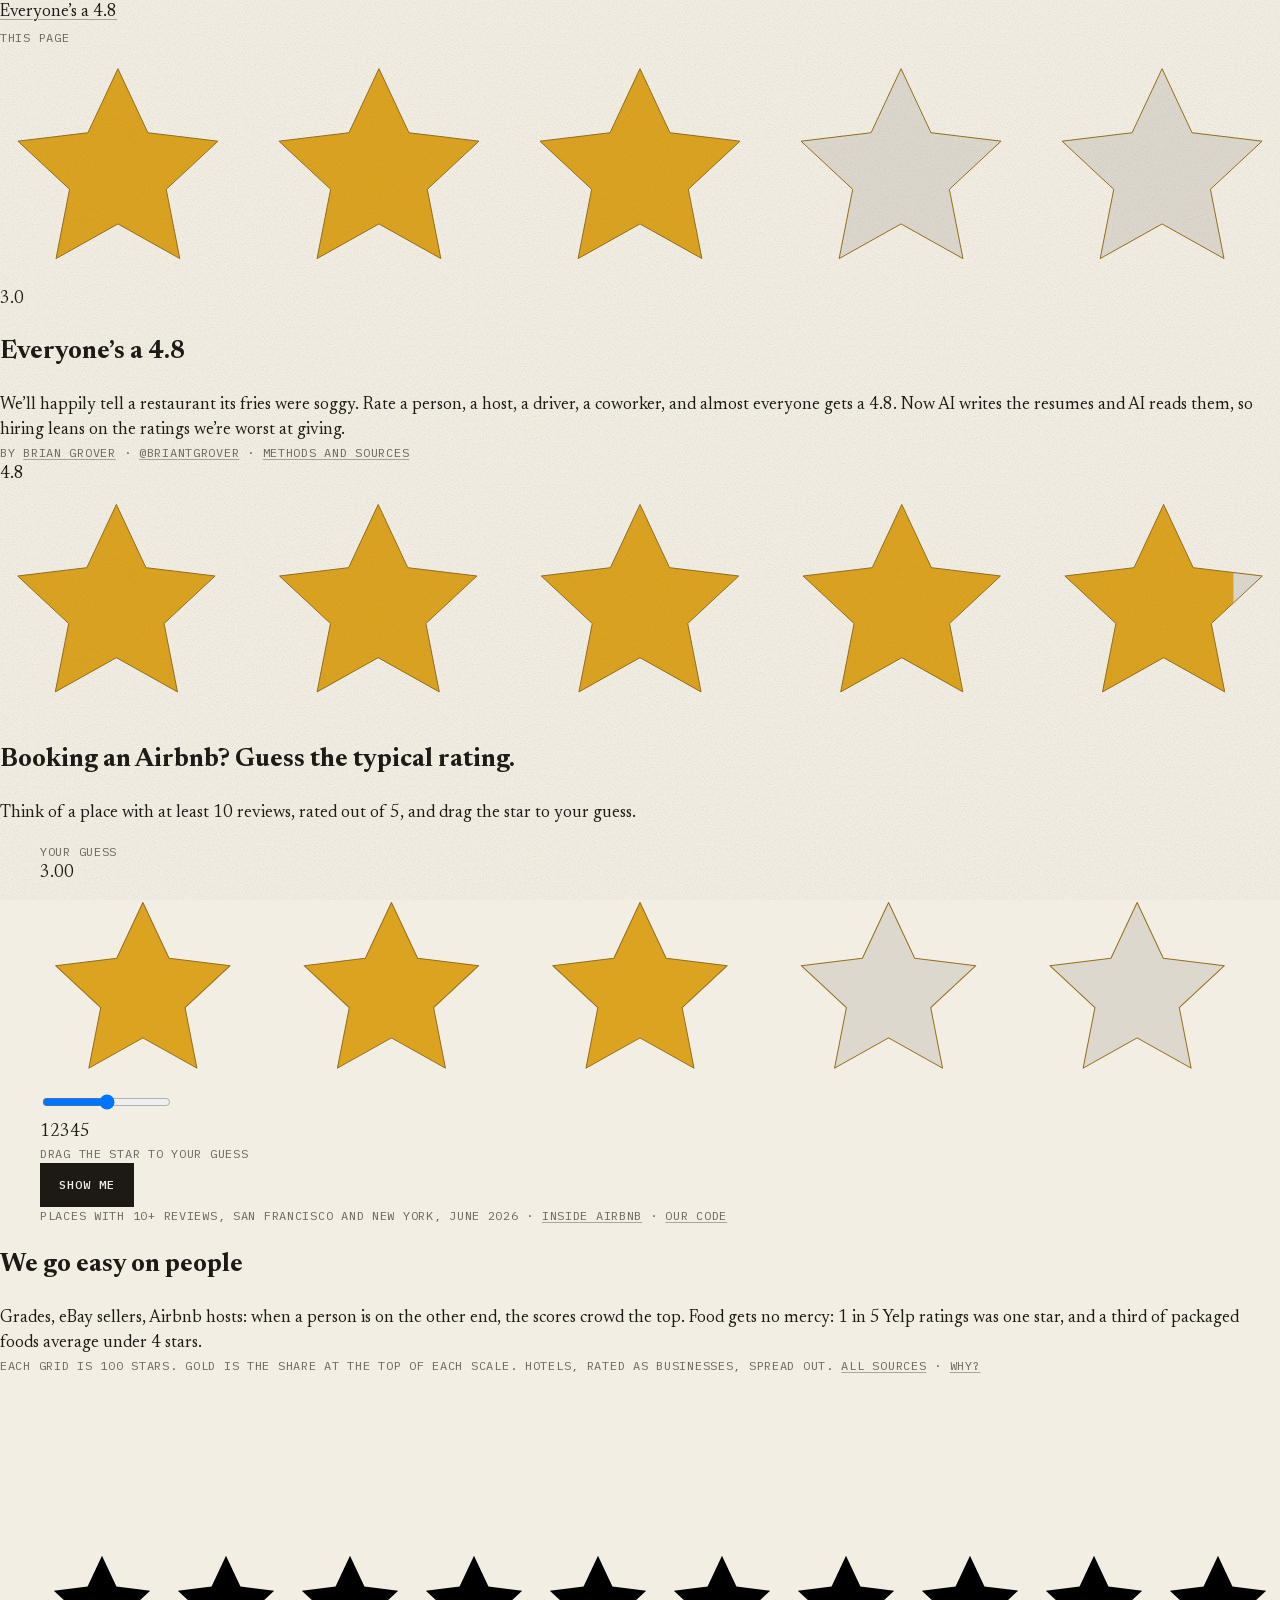
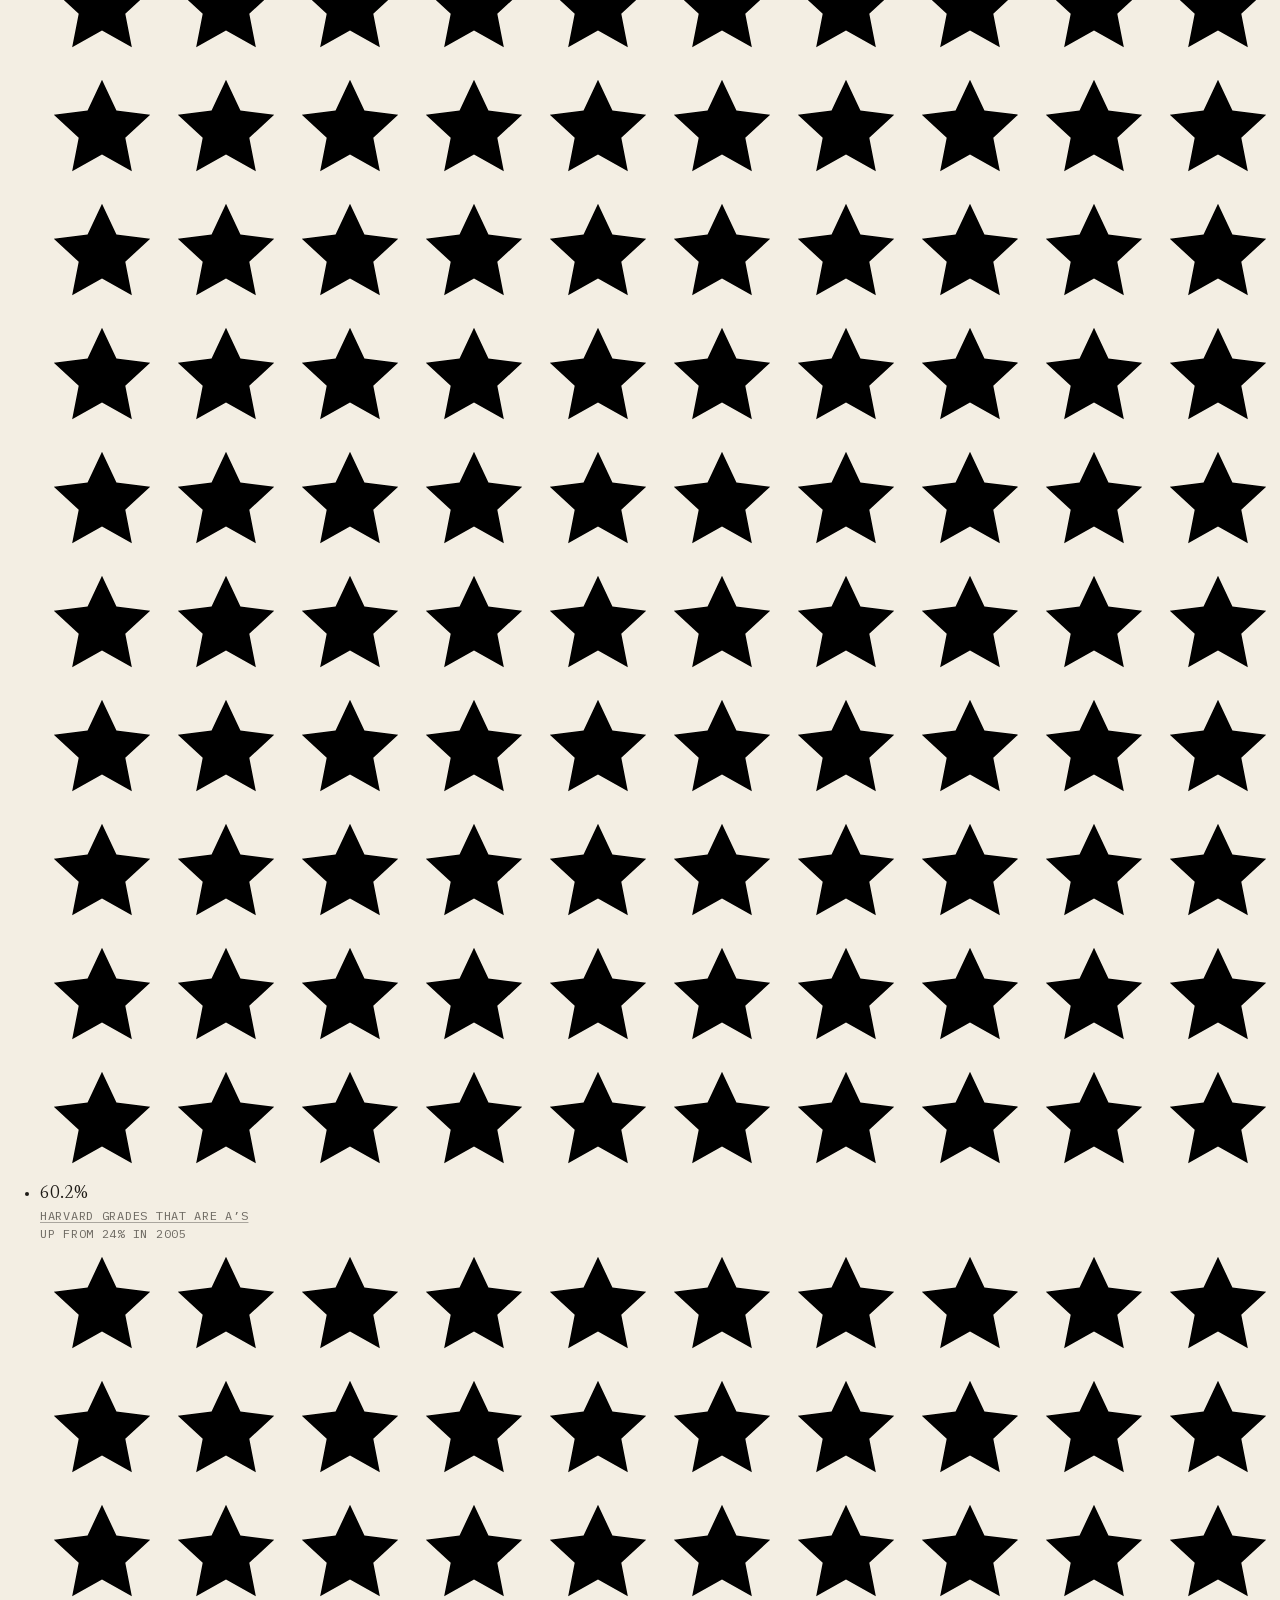
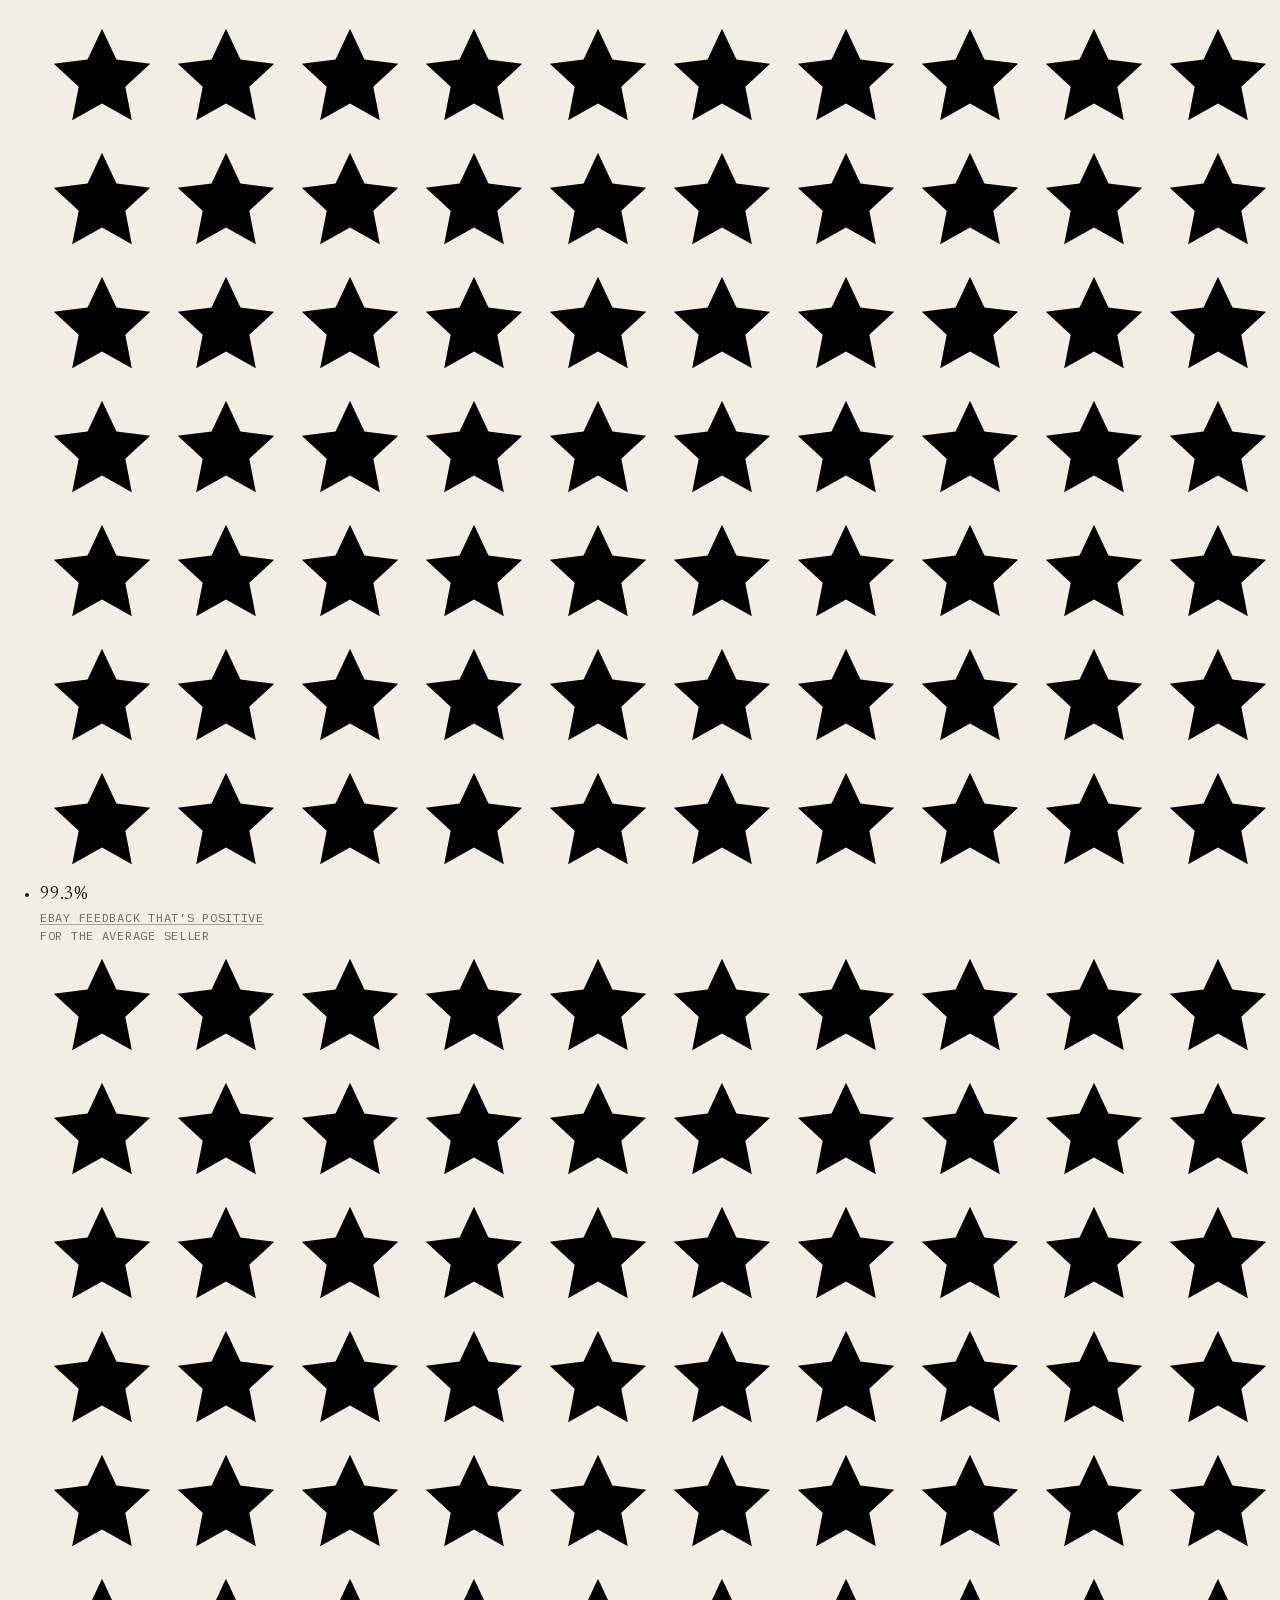
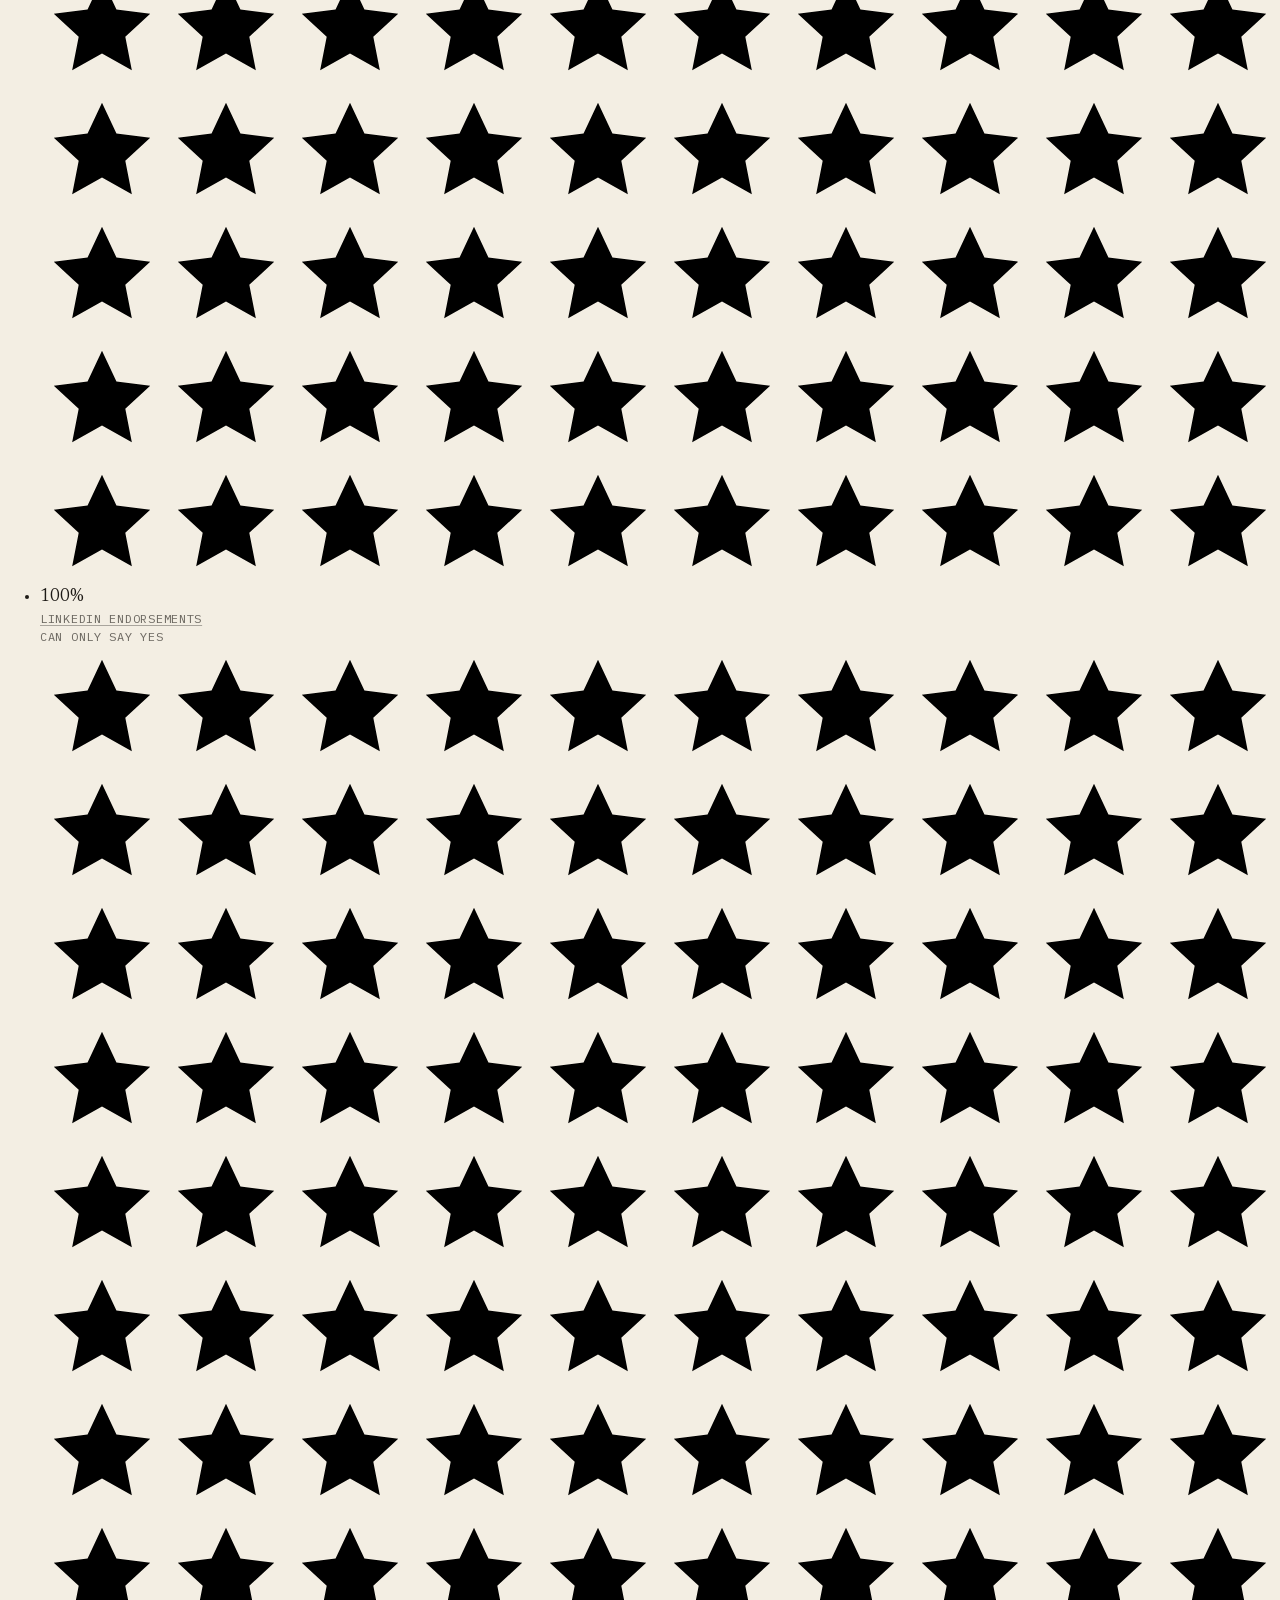
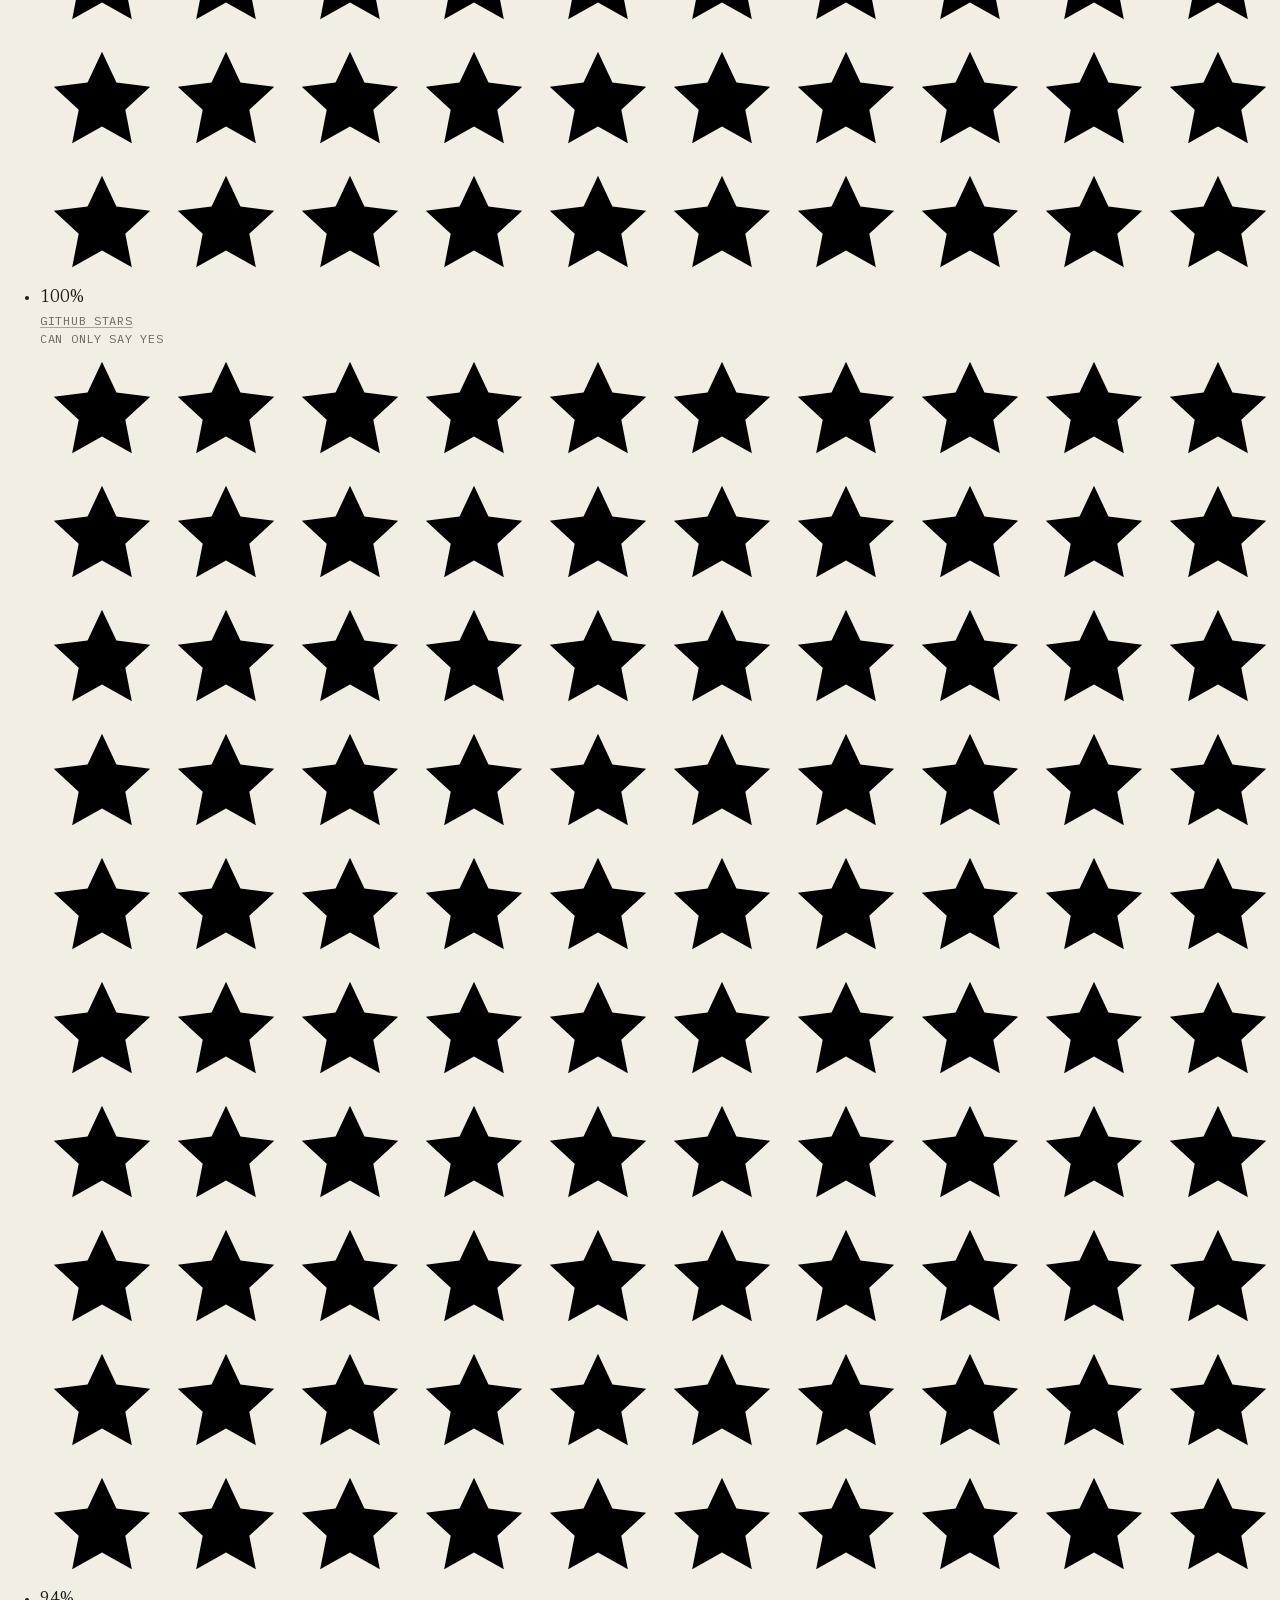
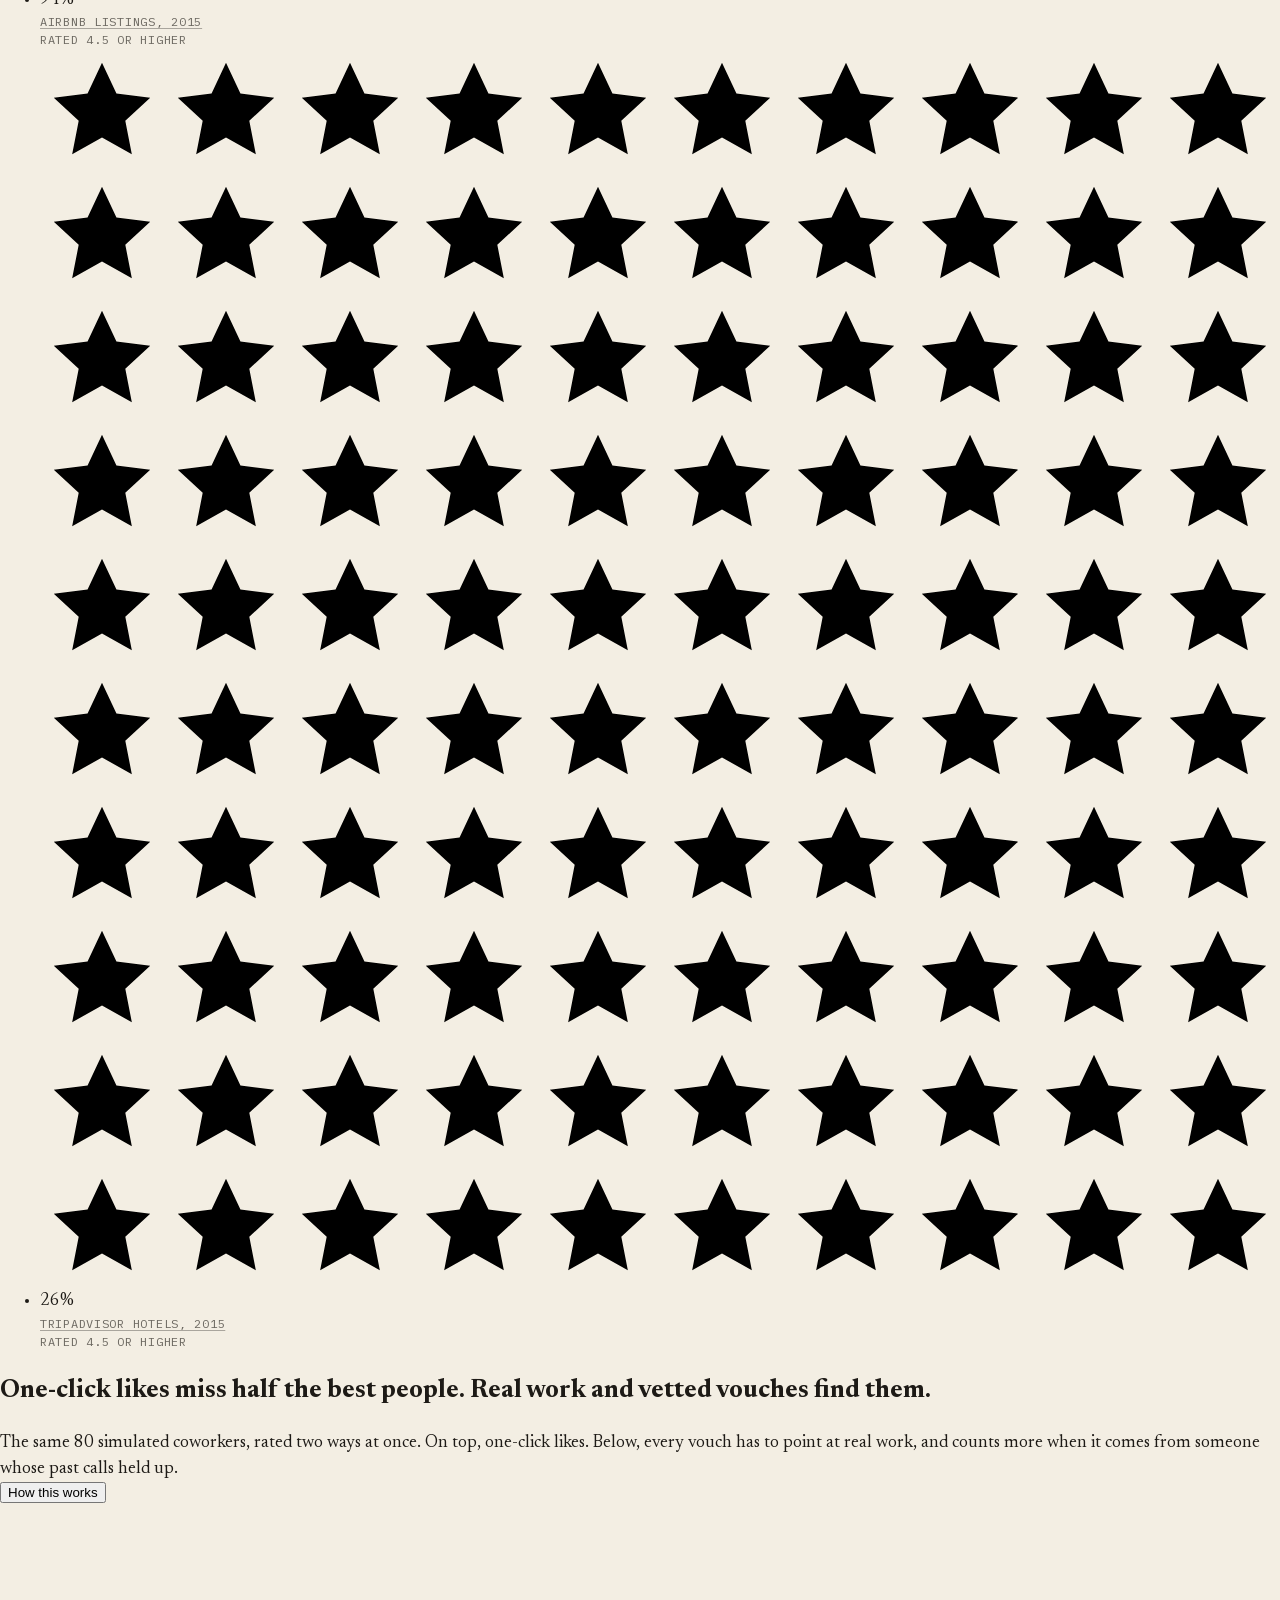
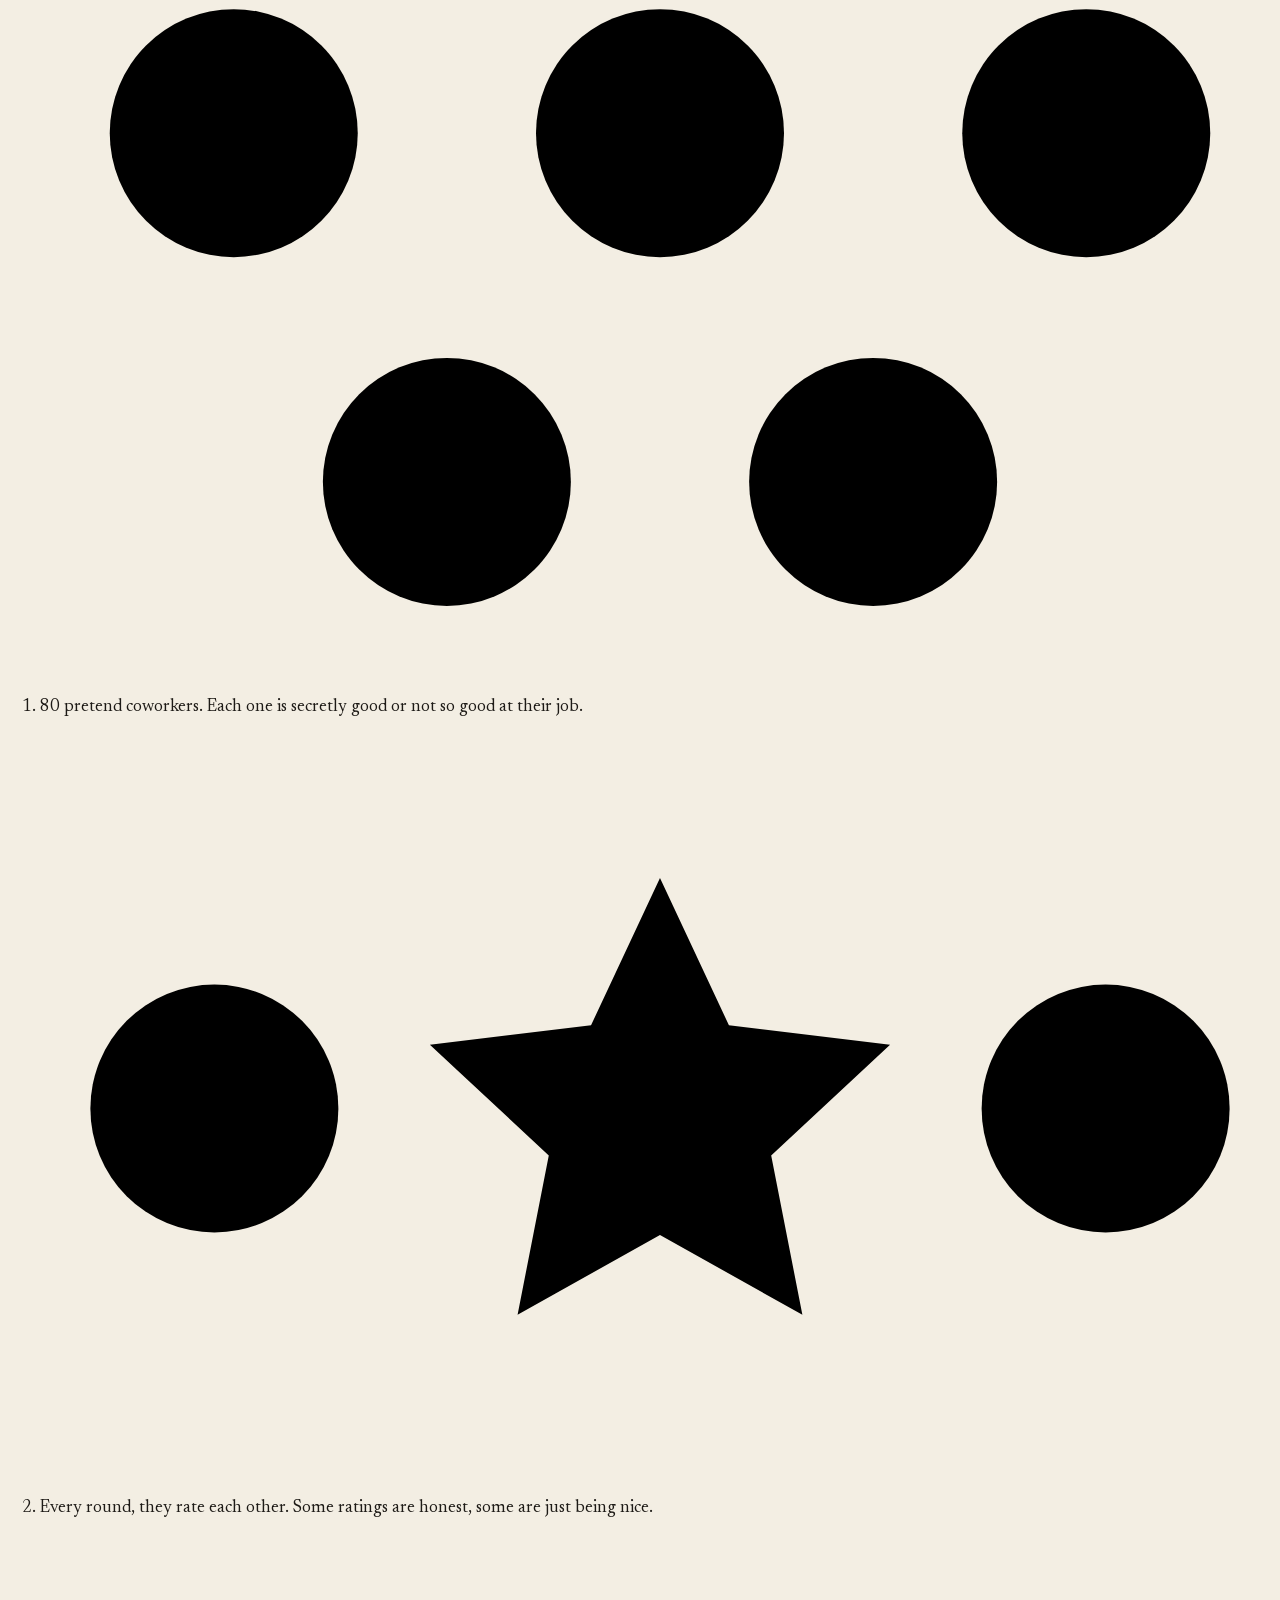
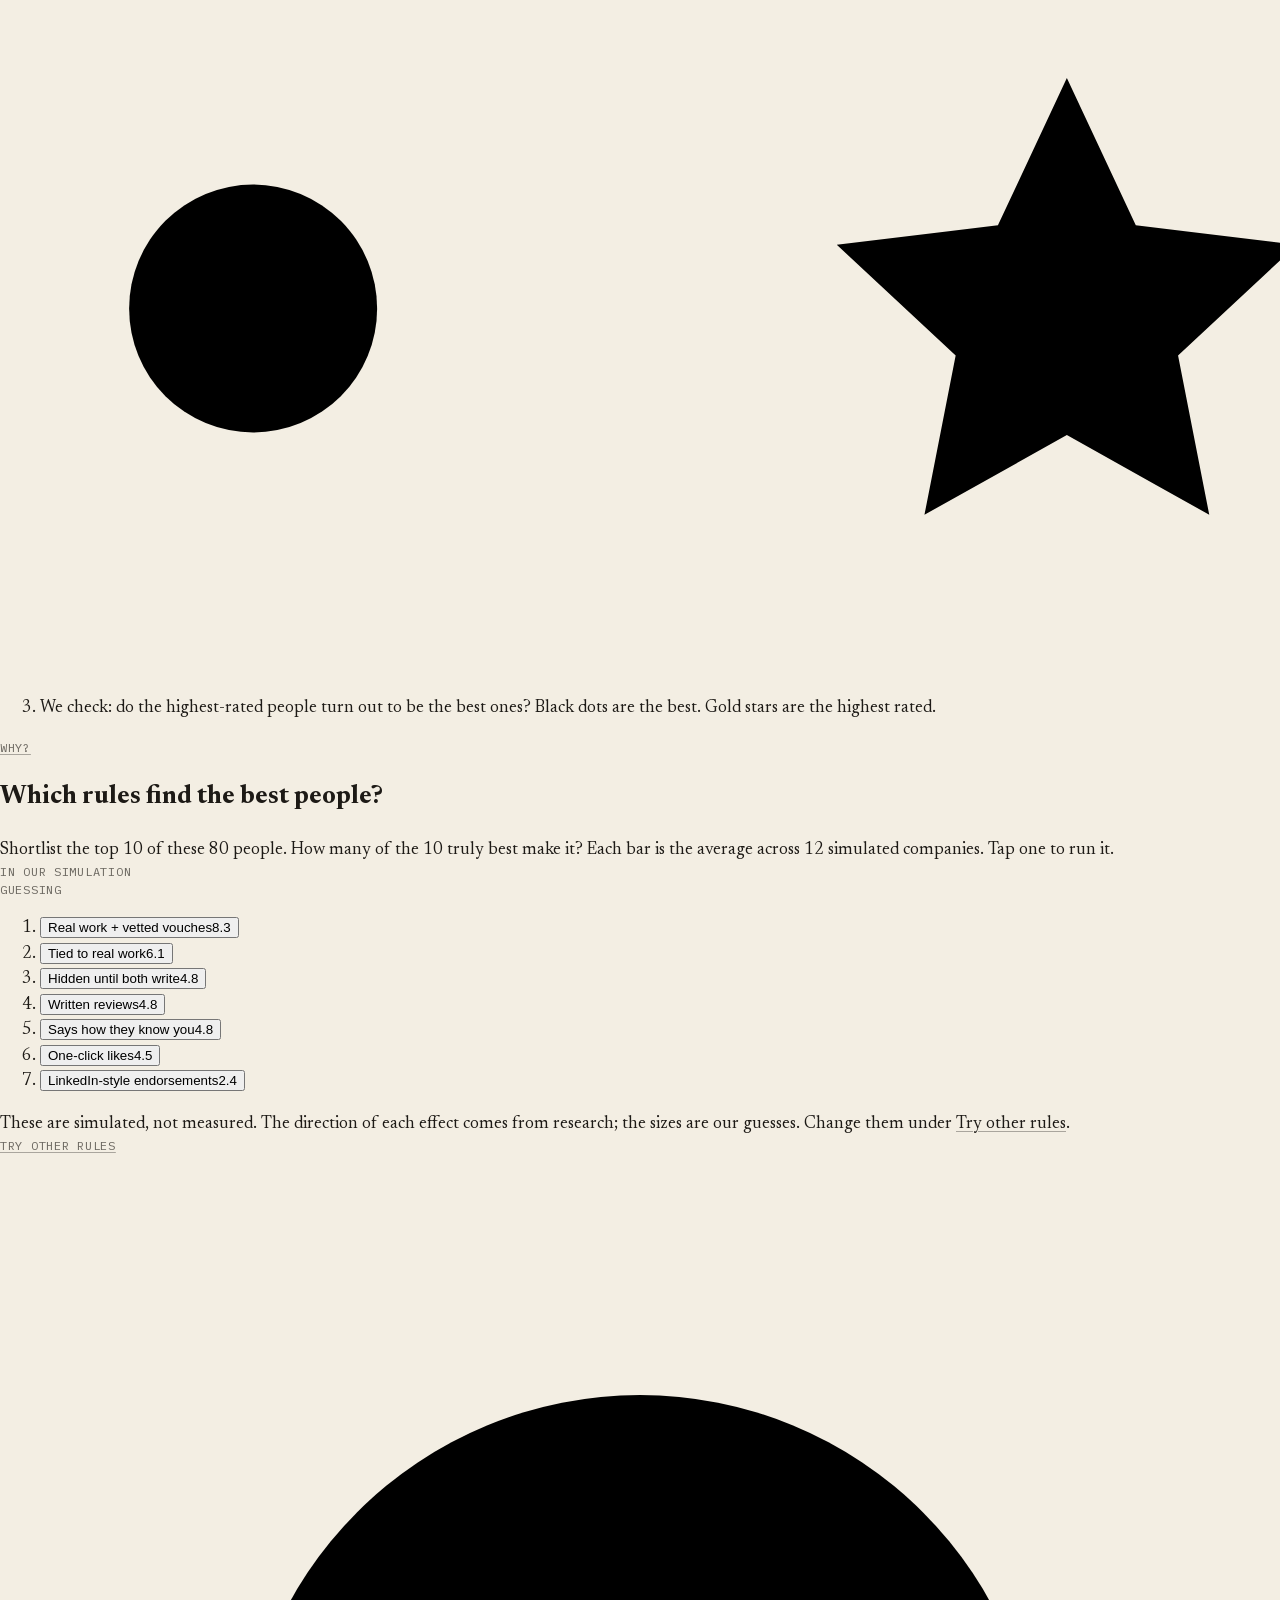
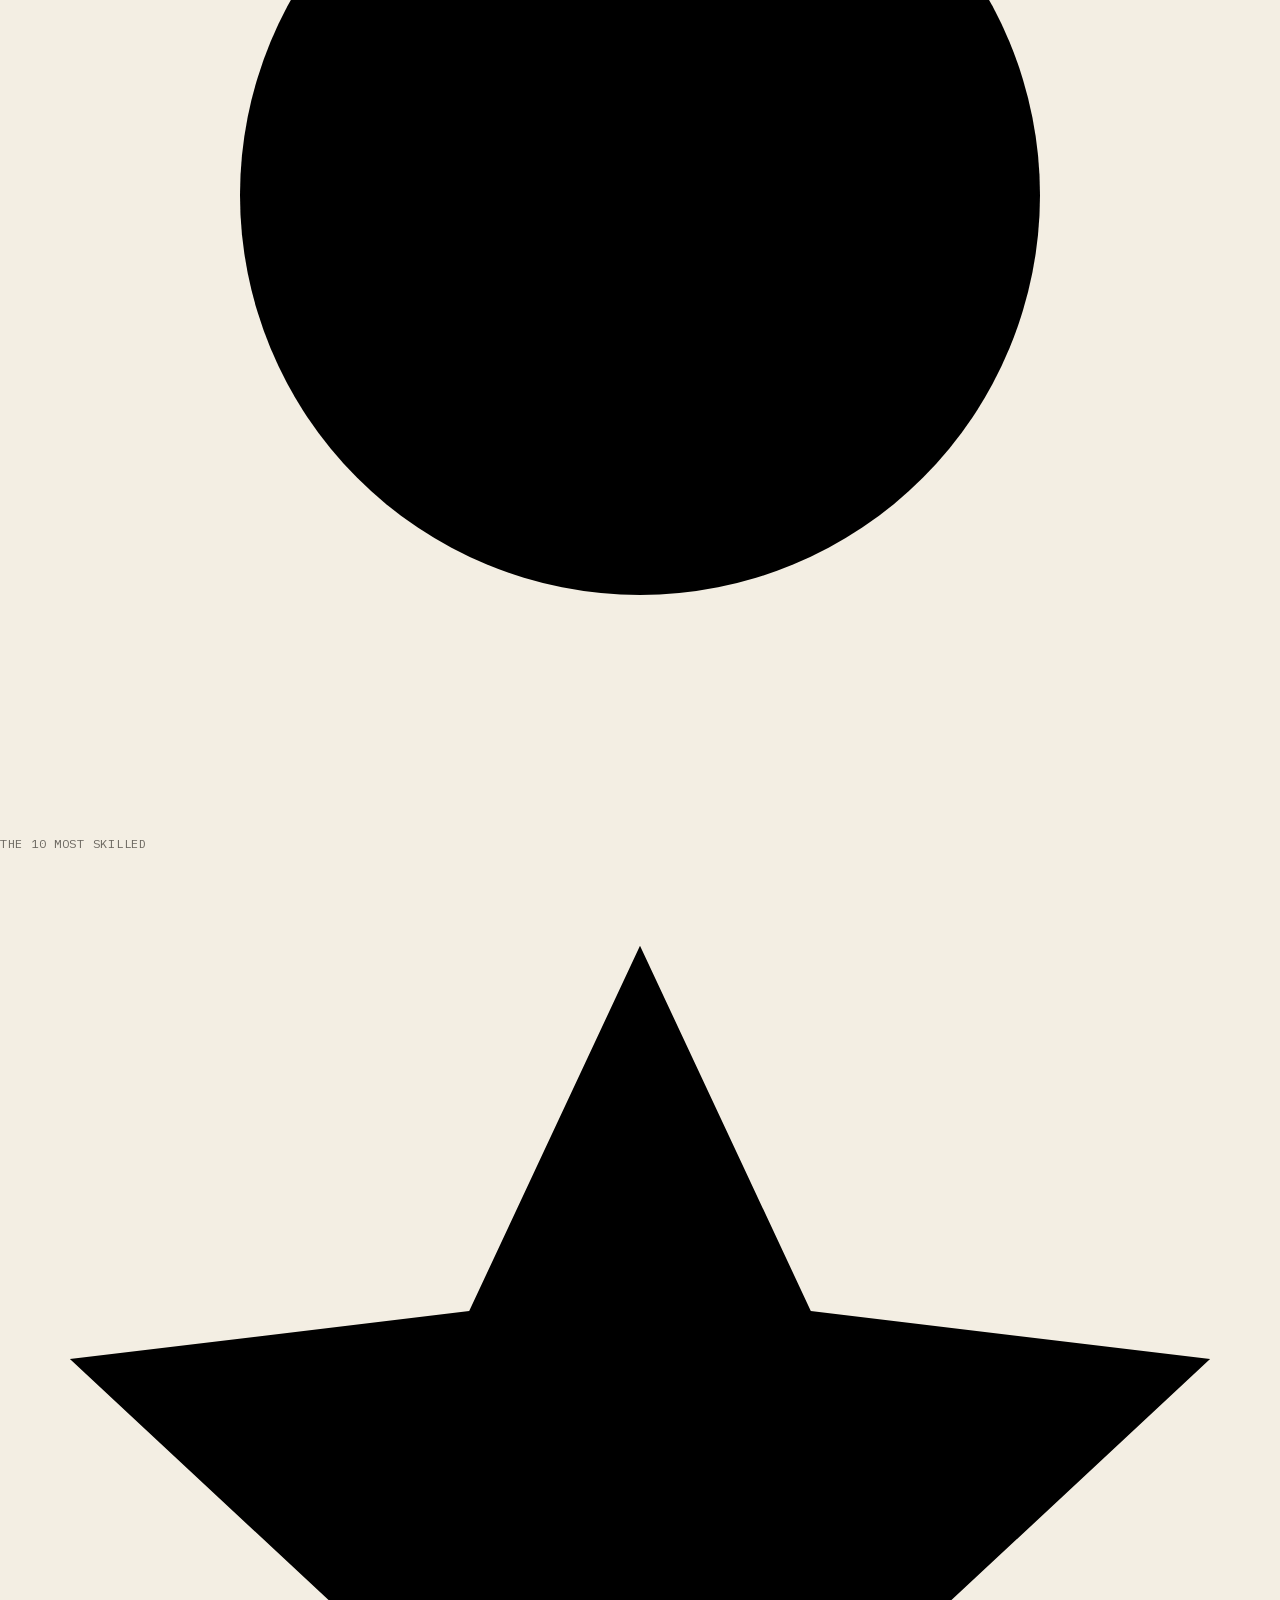
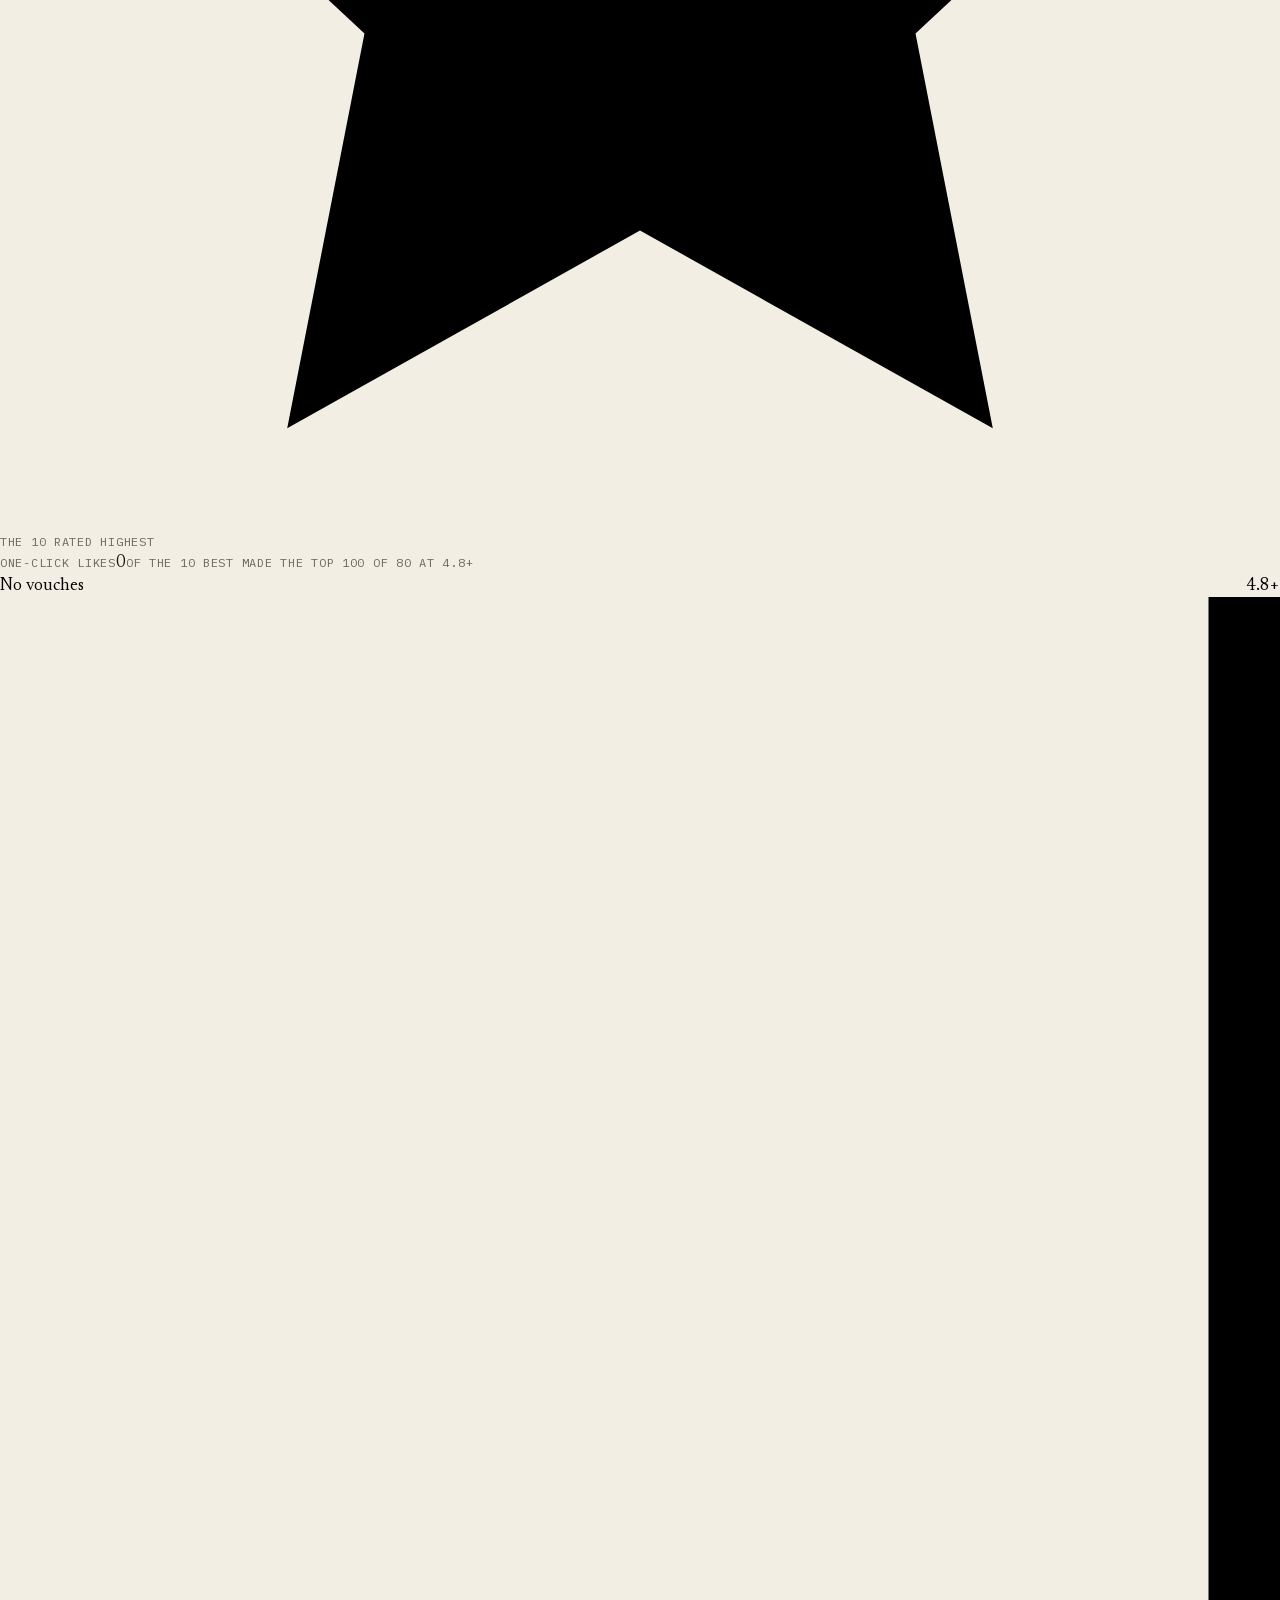
==== index.html @ 657fed8a "Everyone's a 4.8: why rating people is hard Six scenes on why we rate things harshly and people gene" ====
<!doctype html>
<html lang="en">
<head>
  <meta charset="utf-8">
  <meta name="viewport" content="width=device-width, initial-scale=1">
  <title>Everyone’s a 4.8</title>
  <meta name="description" content="AI writes the resumes and AI reads them, so hiring runs on who vouches for you. Why trust signals drift to the top, and what keeps a vouch worth something.">
  <link rel="canonical" href="https://briangrover9-hue.github.io/everyones-a-4-8/">
  <meta name="author" content="Brian Grover">
  <meta name="robots" content="noindex">
  <meta property="og:type" content="article">
  <meta property="og:title" content="Everyone’s a 4.8">
  <meta property="og:description" content="AI writes the resumes and AI reads them, so hiring runs on who vouches for you. Why trust signals drift to the top, and what keeps a vouch worth something.">
  <meta property="og:url" content="https://briangrover9-hue.github.io/everyones-a-4-8/">
  <meta property="og:image" content="https://briangrover9-hue.github.io/everyones-a-4-8/assets/og.png">
  <meta property="og:image:width" content="1200">
  <meta property="og:image:height" content="630">
  <meta property="og:image:alt" content="A large 4.8 with five gold stars, the last one mostly filled, and the title Everyone’s a 4.8.">
  <meta name="twitter:card" content="summary_large_image">
  <meta name="twitter:creator" content="@briantgrover">
  <meta name="twitter:title" content="Everyone’s a 4.8">
  <meta name="twitter:description" content="AI writes the resumes and AI reads them, so hiring runs on who vouches for you. Why trust signals drift to the top, and what keeps a vouch worth something.">
  <meta name="twitter:image" content="https://briangrover9-hue.github.io/everyones-a-4-8/assets/og.png">
  <meta name="theme-color" content="#f3eee3">
  <link rel="icon" href="assets/star.svg" type="image/svg+xml">
  <link rel="apple-touch-icon" href="assets/apple-touch-icon.png">
  <script>
    // Full-screen scenes need a screen at least 500px tall. The class goes on before the first
    // paint, so the stage never flashes as a long page; js/stage.js keeps it in step after that.
    document.documentElement.classList.add('js');
    if (window.matchMedia('(min-height: 500px)').matches) document.documentElement.classList.add('stage-on');
  </script>
  <script nomodule>document.documentElement.classList.remove('js', 'stage-on');</script>
  <link rel="preload" href="fonts/Newsreader-normal-300-700.woff2" as="font" type="font/woff2" crossorigin>
  <link rel="preload" href="fonts/IBMPlexMono-normal-500.woff2" as="font" type="font/woff2" crossorigin>
  <link rel="stylesheet" href="css/style.css?v=9">
  <link rel="stylesheet" href="css/stage.css?v=9">
  <link rel="stylesheet" href="css/charts.css?v=9">
  <link rel="stylesheet" href="css/lab.css?v=9">
  <script type="module" src="js/stage.js?v=9"></script>
  <script type="module" src="js/charts.js?v=9"></script>
  <script type="module" src="js/lab.js?v=9"></script>
  <link rel="modulepreload" href="js/motion.js">
  <link rel="modulepreload" href="js/stars.js">
  <link rel="modulepreload" href="js/lab-model.js">
  <script>
    // Start the chart data while the page parses; js/charts.js picks these up. A preload
    // would do the same in Chromium and Firefox, but WebKit never matches a fetch preload
    // and downloads the file twice.
    // Each file is read once here and shared, parsed, with the charts and the lab.
    const get = (path) => fetch(path).then((res) => {
      if (!res.ok) throw new Error(`${path} returned HTTP ${res.status}`);
      return res.json();
    });
    window.chartData = { figures: get('data/figures.json'), airbnb: get('data/airbnb.json') };
    Object.values(window.chartData).forEach((request) => request.catch(() => {})); // each chart reports its own failure
  </script>
</head>
<body class="page-stage">
  <div class="grain" aria-hidden="true"></div>

  <header class="frame-top">
    <p class="frame-title"><a href="#start" data-go="0">Everyone’s a&nbsp;4.8</a></p>
    <p class="page-rating" id="page-rating">
      <span class="visually-hidden" id="rating-said">This page’s own rating starts at 3.0 and climbs with each scene.</span>
      <span class="page-rating-label label" aria-hidden="true">This page</span>
      <svg class="stars" viewBox="0 0 76 14" aria-hidden="true" focusable="false"><g transform="translate(0 0) scale(0.5833333333333334)"><path class="star-empty" d="M12 1.8l3.05 6.52 7.13.86-5.26 4.9 1.38 7.05L12 17.6l-6.3 3.53 1.38-7.05L1.82 9.18l7.13-.86z"/><clipPath id="hdr-clip-1"><rect data-star="0" width="24.00" height="24"/></clipPath><path class="star-fill" d="M12 1.8l3.05 6.52 7.13.86-5.26 4.9 1.38 7.05L12 17.6l-6.3 3.53 1.38-7.05L1.82 9.18l7.13-.86z" clip-path="url(#hdr-clip-1)"/><path class="star-edge" d="M12 1.8l3.05 6.52 7.13.86-5.26 4.9 1.38 7.05L12 17.6l-6.3 3.53 1.38-7.05L1.82 9.18l7.13-.86z" vector-effect="non-scaling-stroke"/></g><g transform="translate(15.5 0) scale(0.5833333333333334)"><path class="star-empty" d="M12 1.8l3.05 6.52 7.13.86-5.26 4.9 1.38 7.05L12 17.6l-6.3 3.53 1.38-7.05L1.82 9.18l7.13-.86z"/><clipPath id="hdr-clip-2"><rect data-star="1" width="24.00" height="24"/></clipPath><path class="star-fill" d="M12 1.8l3.05 6.52 7.13.86-5.26 4.9 1.38 7.05L12 17.6l-6.3 3.53 1.38-7.05L1.82 9.18l7.13-.86z" clip-path="url(#hdr-clip-2)"/><path class="star-edge" d="M12 1.8l3.05 6.52 7.13.86-5.26 4.9 1.38 7.05L12 17.6l-6.3 3.53 1.38-7.05L1.82 9.18l7.13-.86z" vector-effect="non-scaling-stroke"/></g><g transform="translate(31 0) scale(0.5833333333333334)"><path class="star-empty" d="M12 1.8l3.05 6.52 7.13.86-5.26 4.9 1.38 7.05L12 17.6l-6.3 3.53 1.38-7.05L1.82 9.18l7.13-.86z"/><clipPath id="hdr-clip-3"><rect data-star="2" width="24.00" height="24"/></clipPath><path class="star-fill" d="M12 1.8l3.05 6.52 7.13.86-5.26 4.9 1.38 7.05L12 17.6l-6.3 3.53 1.38-7.05L1.82 9.18l7.13-.86z" clip-path="url(#hdr-clip-3)"/><path class="star-edge" d="M12 1.8l3.05 6.52 7.13.86-5.26 4.9 1.38 7.05L12 17.6l-6.3 3.53 1.38-7.05L1.82 9.18l7.13-.86z" vector-effect="non-scaling-stroke"/></g><g transform="translate(46.5 0) scale(0.5833333333333334)"><path class="star-empty" d="M12 1.8l3.05 6.52 7.13.86-5.26 4.9 1.38 7.05L12 17.6l-6.3 3.53 1.38-7.05L1.82 9.18l7.13-.86z"/><clipPath id="hdr-clip-4"><rect data-star="3" width="0.00" height="24"/></clipPath><path class="star-fill" d="M12 1.8l3.05 6.52 7.13.86-5.26 4.9 1.38 7.05L12 17.6l-6.3 3.53 1.38-7.05L1.82 9.18l7.13-.86z" clip-path="url(#hdr-clip-4)"/><path class="star-edge" d="M12 1.8l3.05 6.52 7.13.86-5.26 4.9 1.38 7.05L12 17.6l-6.3 3.53 1.38-7.05L1.82 9.18l7.13-.86z" vector-effect="non-scaling-stroke"/></g><g transform="translate(62 0) scale(0.5833333333333334)"><path class="star-empty" d="M12 1.8l3.05 6.52 7.13.86-5.26 4.9 1.38 7.05L12 17.6l-6.3 3.53 1.38-7.05L1.82 9.18l7.13-.86z"/><clipPath id="hdr-clip-5"><rect data-star="4" width="0.00" height="24"/></clipPath><path class="star-fill" d="M12 1.8l3.05 6.52 7.13.86-5.26 4.9 1.38 7.05L12 17.6l-6.3 3.53 1.38-7.05L1.82 9.18l7.13-.86z" clip-path="url(#hdr-clip-5)"/><path class="star-edge" d="M12 1.8l3.05 6.52 7.13.86-5.26 4.9 1.38 7.05L12 17.6l-6.3 3.53 1.38-7.05L1.82 9.18l7.13-.86z" vector-effect="non-scaling-stroke"/></g></svg>
      <span class="page-rating-num" aria-hidden="true">3.0</span>
    </p>
  </header>

  <main id="main" class="stage">
    <!-- Scene 1: the opening -->
    <section class="scene scene-open is-current" id="start" data-section="0" aria-labelledby="title">
      <div class="scene-text">
        <h1 class="scene-title scene-title-big" id="title" tabindex="-1" data-words>Everyone’s a 4.8</h1>
        <p class="scene-body" data-rise>We’ll happily tell a restaurant its fries were soggy. Rate a person, a host, a driver, a coworker, and almost everyone gets a 4.8. Now AI writes the resumes and AI reads them, so hiring leans on the ratings we’re worst at&nbsp;giving.</p>
        <p class="byline label" data-rise>By <a href="https://www.linkedin.com/in/briantgrover">Brian Grover</a> <span aria-hidden="true">·</span> <a href="https://x.com/briantgrover">@briantgrover</a> <span aria-hidden="true">·</span> <a href="methods.html#methods">Methods and sources</a></p>
      </div>
      <div class="scene-visual" data-rise>
        <div class="big-rating" aria-hidden="true">
          <p class="big-rating-num">4.8</p>
          <svg class="big-rating-stars" viewBox="0 0 264 48" role="img" aria-label="4.8 out of 5 stars"><g transform="translate(0 0) scale(2)"><path class="star-empty" d="M12 1.8l3.05 6.52 7.13.86-5.26 4.9 1.38 7.05L12 17.6l-6.3 3.53 1.38-7.05L1.82 9.18l7.13-.86z"/><clipPath id="open-clip-1"><rect data-star="0" width="24.00" height="24"/></clipPath><path class="star-fill" d="M12 1.8l3.05 6.52 7.13.86-5.26 4.9 1.38 7.05L12 17.6l-6.3 3.53 1.38-7.05L1.82 9.18l7.13-.86z" clip-path="url(#open-clip-1)"/><path class="star-edge" d="M12 1.8l3.05 6.52 7.13.86-5.26 4.9 1.38 7.05L12 17.6l-6.3 3.53 1.38-7.05L1.82 9.18l7.13-.86z" vector-effect="non-scaling-stroke"/></g><g transform="translate(54 0) scale(2)"><path class="star-empty" d="M12 1.8l3.05 6.52 7.13.86-5.26 4.9 1.38 7.05L12 17.6l-6.3 3.53 1.38-7.05L1.82 9.18l7.13-.86z"/><clipPath id="open-clip-2"><rect data-star="1" width="24.00" height="24"/></clipPath><path class="star-fill" d="M12 1.8l3.05 6.52 7.13.86-5.26 4.9 1.38 7.05L12 17.6l-6.3 3.53 1.38-7.05L1.82 9.18l7.13-.86z" clip-path="url(#open-clip-2)"/><path class="star-edge" d="M12 1.8l3.05 6.52 7.13.86-5.26 4.9 1.38 7.05L12 17.6l-6.3 3.53 1.38-7.05L1.82 9.18l7.13-.86z" vector-effect="non-scaling-stroke"/></g><g transform="translate(108 0) scale(2)"><path class="star-empty" d="M12 1.8l3.05 6.52 7.13.86-5.26 4.9 1.38 7.05L12 17.6l-6.3 3.53 1.38-7.05L1.82 9.18l7.13-.86z"/><clipPath id="open-clip-3"><rect data-star="2" width="24.00" height="24"/></clipPath><path class="star-fill" d="M12 1.8l3.05 6.52 7.13.86-5.26 4.9 1.38 7.05L12 17.6l-6.3 3.53 1.38-7.05L1.82 9.18l7.13-.86z" clip-path="url(#open-clip-3)"/><path class="star-edge" d="M12 1.8l3.05 6.52 7.13.86-5.26 4.9 1.38 7.05L12 17.6l-6.3 3.53 1.38-7.05L1.82 9.18l7.13-.86z" vector-effect="non-scaling-stroke"/></g><g transform="translate(162 0) scale(2)"><path class="star-empty" d="M12 1.8l3.05 6.52 7.13.86-5.26 4.9 1.38 7.05L12 17.6l-6.3 3.53 1.38-7.05L1.82 9.18l7.13-.86z"/><clipPath id="open-clip-4"><rect data-star="3" width="24.00" height="24"/></clipPath><path class="star-fill" d="M12 1.8l3.05 6.52 7.13.86-5.26 4.9 1.38 7.05L12 17.6l-6.3 3.53 1.38-7.05L1.82 9.18l7.13-.86z" clip-path="url(#open-clip-4)"/><path class="star-edge" d="M12 1.8l3.05 6.52 7.13.86-5.26 4.9 1.38 7.05L12 17.6l-6.3 3.53 1.38-7.05L1.82 9.18l7.13-.86z" vector-effect="non-scaling-stroke"/></g><g transform="translate(216 0) scale(2)"><path class="star-empty" d="M12 1.8l3.05 6.52 7.13.86-5.26 4.9 1.38 7.05L12 17.6l-6.3 3.53 1.38-7.05L1.82 9.18l7.13-.86z"/><clipPath id="open-clip-5"><rect data-star="4" width="19.20" height="24"/></clipPath><path class="star-fill" d="M12 1.8l3.05 6.52 7.13.86-5.26 4.9 1.38 7.05L12 17.6l-6.3 3.53 1.38-7.05L1.82 9.18l7.13-.86z" clip-path="url(#open-clip-5)"/><path class="star-edge" d="M12 1.8l3.05 6.52 7.13.86-5.26 4.9 1.38 7.05L12 17.6l-6.3 3.53 1.38-7.05L1.82 9.18l7.13-.86z" vector-effect="non-scaling-stroke"/></g></svg>
        </div>
      </div>
    </section>

    <!-- Scene 2: the guess -->
    <section class="scene" id="guess" data-section="1" aria-labelledby="h-guess">
      <div class="scene-text">
        <h2 class="scene-title" id="h-guess" tabindex="-1" data-words>Booking an Airbnb? Guess the typical rating.</h2>
        <p class="scene-body line" id="guess-body" data-rise>Think of a place with at least 10 reviews, rated out of 5, and drag the star to your&nbsp;guess.</p>
      </div>
      <div class="scene-visual" data-rise>
        <figure class="guess" id="fig-guess" aria-labelledby="h-guess" aria-describedby="guess-cap">
          <div id="guess-root" class="guess-root">
            <p class="fallback">The typical Airbnb listing in San Francisco and New York with at least 10 reviews is rated 4.84 out of 5. Half of these places are rated 4.84 or higher, and fewer than 1 in 100 falls below 4.</p>
          </div>
          <figcaption class="label guess-cap" id="guess-cap">Places with 10+ reviews, San Francisco and New York, June&nbsp;2026 <span aria-hidden="true">·</span> <a href="https://insideairbnb.com/get-the-data/">Inside&nbsp;Airbnb</a> <span aria-hidden="true">·</span> <a href="https://github.com/briangrover9-hue/everyones-a-4-8/blob/main/research/airbnb_measure.py">Our&nbsp;code</a></figcaption>
        </figure>
      </div>
    </section>

    <!-- Scene 3: we go easy on people -->
    <section class="scene" id="everywhere" data-section="2" aria-labelledby="h-drift">
      <div class="scene-text">
        <h2 class="scene-title" id="h-drift" tabindex="-1" data-words>We go easy on people</h2>
        <p class="scene-body" data-rise>Grades, eBay sellers, Airbnb hosts: when a person is on the other end, the scores crowd the top. Food gets no mercy: 1 in 5 Yelp ratings was one star, and a third of packaged foods average under 4&nbsp;stars.</p>
        <p class="label drift-key scene-links" data-rise>Each grid is 100 stars. Gold is the share at the top of each scale. Hotels, rated as businesses, spread out. <a href="methods.html#m-drift">All sources</a> <span aria-hidden="true">·</span> <button type="button" class="text-button why-button" aria-controls="why-drift" aria-expanded="false">Why?</button></p>
      </div>
      <aside class="why-card" id="why-drift" aria-labelledby="why-drift-title" tabindex="-1">
        <div class="why-card-head"><p class="label why-card-title" id="why-drift-title">Why ratings drift</p><button type="button" class="text-button label" data-why-close>Close</button></div>
        <p>Praise is free: an endorsement takes <a href="https://web.archive.org/web/20120926031752/http://blog.linkedin.com:80/2012/09/24/introducing-endorsements-give-kudos-with-just-one-click/">one click</a>. People see what you said, so a low score invites one back; when Airbnb hid reviews until both sides had written one, the link between guest and host ratings <a href="https://andreyfradkin.com/assets/reviews_paper.pdf">fell by about half</a>. Unhappy people stay quiet: on eBay, fewer than 1 in 100 comments was negative, though one estimate puts unhappy buyers at <a href="https://www.cs.princeton.edu/courses/archive/spr08/cos444/papers/dellarocas_wood06.pdf">about 1 in&nbsp;5</a>. And people go easier on people: hotels, which can’t rate guests back, drift far less, and the <a href="https://internet.psych.wisc.edu/wp-content/uploads/532-Master/532-UnitPages/Unit-10/Zervas_2015.pdf">researchers suggest</a> people rate “other individuals differently or more tactfully, than they rate&nbsp;firms.”</p>
      </aside>
      <div class="scene-visual" data-rise>
        <div id="drift-root" class="drift" aria-label="How much of each scale sits at the top">
          <ul class="fallback">
            <li>Harvard grades that are A’s: 24 percent in 2005, 60.2 percent in 2025.</li>
            <li>eBay feedback that is positive, for the average seller: 99.3 percent.</li>
            <li>LinkedIn endorsements and GitHub stars can only say yes: 100 percent.</li>
            <li>Airbnb listings rated 4.5 or higher in 2015: 94 percent. TripAdvisor hotels: 26 percent.</li>
          </ul>
        </div>
      </div>
    </section>

    <!-- Scenes 4 and 5 share the lab: 4 plays the worst rules, 5 flips one switch. -->
    <section class="scene scene-lab" id="lab" data-section="3" data-beat="lab" aria-label="The lab">
      <div class="scene-text">
        <div class="beat" data-beat="lab">
          <h2 class="scene-title" id="h-lab" tabindex="-1" data-words>One-click likes miss half the best people. Real work and vetted vouches find&nbsp;them.</h2>
          <p class="scene-body" id="lab-body" data-rise>The same 80 simulated coworkers, rated two ways at once. On top, one-click likes. Below, every vouch has to point at real work, and counts more when it comes from someone whose past calls held&nbsp;up.</p>
          <p class="lab-verdict line" id="lab-verdict" aria-hidden="true"></p>
          <p class="label scene-links" data-rise><button type="button" class="text-button why-button" aria-controls="why-lab" aria-expanded="false">Why?</button></p>
        </div>
        <div class="beat" data-beat="compare" id="compare">
          <h2 class="scene-title" id="h-compare" tabindex="-1" data-words>Which rules find the best people?</h2>
          <p class="scene-body" id="compare-note" data-rise>Shortlist the top 10 of these 80 people. How many of the 10 truly best make it? Each bar is the average across 12 simulated companies. Tap one to run&nbsp;it.</p>
          <div class="rules" id="rules" data-rise aria-labelledby="rules-title">
            <p class="fallback">This chart needs JavaScript. In our simulation, of the 10 most skilled people, the top 10 by score finds about 8 with real work and vetted vouches, about 6 when praise is tied to real work, about 5 with written reviews, hidden reviews or saying how you know someone, about 5 with one-click likes, and about 2 with LinkedIn-style endorsements. Guessing finds about 1. These are simulated, not measured.</p>
          </div>
          <p class="beat-links label scene-links" data-rise>
            <button type="button" class="text-button" id="rules-open" aria-controls="lab-panel" aria-expanded="false">Try other rules</button>
          </p>
        </div>
      </div>
      <aside class="why-card" id="why-lab" aria-labelledby="why-lab-title" tabindex="-1">
        <div class="why-card-head"><p class="label why-card-title" id="why-lab-title">How the lab works</p><button type="button" class="text-button label" data-why-close>Close</button></div>
        <p>It’s a simulation written for this page: 80 coworkers, each with a hidden skill level, rate each other for 30 rounds. Half the ratings go to people they worked with and half to whoever a feed shows, and the feed favors whoever has the most. Each one-tap rating is judged against the current average, plus a little, so with nothing fixed to judge against, the scores climb.</p>
        <p>A vouch that points at real work can be checked against the work, so it says more about skill than about who is well known. Hiring research finds the same thing: a work sample, where a candidate does a piece of the real job, predicts job performance better than years of experience do (<a href="https://doi.org/10.1037/apl0000994">Sackett and colleagues, 2022</a>). In the lab, how firmly real work anchors a rating is our assumption, and “Try other rules” lets you change&nbsp;it.</p>
        <p class="label why-card-src">Every rule and number: <a href="methods.html#m-lab">methods</a> <span aria-hidden="true">·</span> <a href="https://github.com/briangrover9-hue/everyones-a-4-8/blob/main/js/lab-model.js">the&nbsp;code</a></p>
      </aside>
      <div class="scene-visual" data-rise>
        <div id="lab-root" class="lab" data-seed="374">
          <div class="lab-how" id="lab-how">
            <p class="label lab-how-title">How this works</p>
            <div class="lab-how-body" id="lab-how-body">
              <ol class="lab-how-steps">
                <li><svg class="lab-how-icon" viewBox="0 0 32 20" aria-hidden="true" focusable="false"><circle class="is-hollow" cx="5" cy="5.5" r="3.2"/><circle class="is-filled" cx="16" cy="5.5" r="3.2"/><circle class="is-hollow" cx="27" cy="5.5" r="3.2"/><circle class="is-hollow" cx="10.5" cy="14.5" r="3.2"/><circle class="is-filled" cx="21.5" cy="14.5" r="3.2"/></svg><span>80 pretend coworkers. Each one is secretly good or not so good at their job.</span></li>
                <li><svg class="lab-how-icon" viewBox="0 0 32 20" aria-hidden="true" focusable="false"><circle class="is-hollow" cx="4.5" cy="10" r="3.2"/><circle class="is-hollow" cx="27.5" cy="10" r="3.2"/><path class="is-star" d="M12 1.8l3.05 6.52 7.13.86-5.26 4.9 1.38 7.05L12 17.6l-6.3 3.53 1.38-7.05L1.82 9.18l7.13-.86z" transform="translate(9 3) scale(.5833)"/></svg><span>Every round, they rate each other. Some ratings are honest, some are just being nice.</span></li>
                <li><svg class="lab-how-icon" viewBox="0 0 32 20" aria-hidden="true" focusable="false"><circle class="is-filled" cx="5.5" cy="10" r="3.2"/><path class="is-line" d="M11 8.4h5.5M11 11.6h5.5"/><path class="is-star is-hit" d="M12 1.8l3.05 6.52 7.13.86-5.26 4.9 1.38 7.05L12 17.6l-6.3 3.53 1.38-7.05L1.82 9.18l7.13-.86z" transform="translate(19.5 3) scale(.5833)"/></svg><span>We check: do the highest-rated people turn out to be the best ones? Black dots are the best. Gold stars are the highest rated.</span></li>
              </ol>
            </div>
          </div>
          <p class="fallback">This lab needs JavaScript. In the simulation, with one-click ratings that everyone can see, the scores drift up toward 5, and the top 10 by score holds only about half of the 10 most skilled people. When every rating points at real work, the scores stay spread out, and the top 10 holds most of them.</p>
        </div>
      </div>
    </section>

    <!-- Scene 6: what this means for hiring -->
    <section class="scene scene-close" id="hiring" data-section="4" aria-labelledby="h-hiring">
      <div class="scene-text">
        <h2 class="scene-title" id="h-hiring" tabindex="-1" data-words>What this means for hiring</h2>
        <p class="scene-body" data-rise>We’re good at judging things and bad at judging each other. On one freelance site, 28% of employers who privately said they’d never rehire a worker still gave that worker 4 stars or more in&nbsp;public.</p>
        <p class="scene-body" data-rise>A resume written by AI is the hiring version of a one-click like. So lean on signals that are hard to fake: a piece of real work, references asked about specific work they saw, and more weight on people whose past calls held&nbsp;up.</p>
        <p class="label scene-links" data-rise><button type="button" class="text-button why-button" aria-controls="why-hiring" aria-expanded="false">Why?</button></p>
        <p class="byline label" data-rise>By <a href="https://www.linkedin.com/in/briantgrover">Brian Grover</a> <span aria-hidden="true">·</span> <a href="https://x.com/briantgrover">@briantgrover</a> <span aria-hidden="true">·</span> <a href="methods.html#methods">Methods and sources</a></p>
      </div>
      <aside class="why-card" id="why-hiring" aria-labelledby="why-hiring-title" tabindex="-1">
        <div class="why-card-head"><p class="label why-card-title" id="why-hiring-title">What the research says</p><button type="button" class="text-button label" data-why-close>Close</button></div>
        <p>On a large freelance marketplace, 28.4% of employers who privately said they would definitely not hire a worker again gave that worker 4 or more stars in public, and the reverse almost never happened (<a href="https://www.nber.org/papers/w25857">Filippas, Horton and Golden</a>). A work sample, where a candidate does a piece of the real job, predicts job performance better than years of experience do (<a href="https://doi.org/10.1037/apl0000994">Sackett and colleagues, 2022</a>). Reviews written before either side sees the other’s cut the link between the two sides’ ratings <a href="https://andreyfradkin.com/assets/reviews_paper.pdf">by about half</a>. Signals that cost something keep their meaning: when people could send only a few, each one counted for <a href="https://web.stanford.edu/~niederle/Lee.Niederle.Rose.ExpEcon.2015.pdf">more</a>. Every source is in the <a href="methods.html#m-why">notes</a>.</p>
      </aside>
      <div class="scene-visual" data-rise>
        <div class="big-rating">
          <p class="big-rating-num" aria-hidden="true">5.0</p>
          <svg class="big-rating-stars" viewBox="0 0 264 48" role="img" aria-label="5.0 out of 5 stars"><g transform="translate(0 0) scale(2)"><path class="star-empty" d="M12 1.8l3.05 6.52 7.13.86-5.26 4.9 1.38 7.05L12 17.6l-6.3 3.53 1.38-7.05L1.82 9.18l7.13-.86z"/><clipPath id="close-clip-1"><rect data-star="0" width="24.00" height="24"/></clipPath><path class="star-fill" d="M12 1.8l3.05 6.52 7.13.86-5.26 4.9 1.38 7.05L12 17.6l-6.3 3.53 1.38-7.05L1.82 9.18l7.13-.86z" clip-path="url(#close-clip-1)"/><path class="star-edge" d="M12 1.8l3.05 6.52 7.13.86-5.26 4.9 1.38 7.05L12 17.6l-6.3 3.53 1.38-7.05L1.82 9.18l7.13-.86z" vector-effect="non-scaling-stroke"/></g><g transform="translate(54 0) scale(2)"><path class="star-empty" d="M12 1.8l3.05 6.52 7.13.86-5.26 4.9 1.38 7.05L12 17.6l-6.3 3.53 1.38-7.05L1.82 9.18l7.13-.86z"/><clipPath id="close-clip-2"><rect data-star="1" width="24.00" height="24"/></clipPath><path class="star-fill" d="M12 1.8l3.05 6.52 7.13.86-5.26 4.9 1.38 7.05L12 17.6l-6.3 3.53 1.38-7.05L1.82 9.18l7.13-.86z" clip-path="url(#close-clip-2)"/><path class="star-edge" d="M12 1.8l3.05 6.52 7.13.86-5.26 4.9 1.38 7.05L12 17.6l-6.3 3.53 1.38-7.05L1.82 9.18l7.13-.86z" vector-effect="non-scaling-stroke"/></g><g transform="translate(108 0) scale(2)"><path class="star-empty" d="M12 1.8l3.05 6.52 7.13.86-5.26 4.9 1.38 7.05L12 17.6l-6.3 3.53 1.38-7.05L1.82 9.18l7.13-.86z"/><clipPath id="close-clip-3"><rect data-star="2" width="24.00" height="24"/></clipPath><path class="star-fill" d="M12 1.8l3.05 6.52 7.13.86-5.26 4.9 1.38 7.05L12 17.6l-6.3 3.53 1.38-7.05L1.82 9.18l7.13-.86z" clip-path="url(#close-clip-3)"/><path class="star-edge" d="M12 1.8l3.05 6.52 7.13.86-5.26 4.9 1.38 7.05L12 17.6l-6.3 3.53 1.38-7.05L1.82 9.18l7.13-.86z" vector-effect="non-scaling-stroke"/></g><g transform="translate(162 0) scale(2)"><path class="star-empty" d="M12 1.8l3.05 6.52 7.13.86-5.26 4.9 1.38 7.05L12 17.6l-6.3 3.53 1.38-7.05L1.82 9.18l7.13-.86z"/><clipPath id="close-clip-4"><rect data-star="3" width="24.00" height="24"/></clipPath><path class="star-fill" d="M12 1.8l3.05 6.52 7.13.86-5.26 4.9 1.38 7.05L12 17.6l-6.3 3.53 1.38-7.05L1.82 9.18l7.13-.86z" clip-path="url(#close-clip-4)"/><path class="star-edge" d="M12 1.8l3.05 6.52 7.13.86-5.26 4.9 1.38 7.05L12 17.6l-6.3 3.53 1.38-7.05L1.82 9.18l7.13-.86z" vector-effect="non-scaling-stroke"/></g><g transform="translate(216 0) scale(2)"><path class="star-empty" d="M12 1.8l3.05 6.52 7.13.86-5.26 4.9 1.38 7.05L12 17.6l-6.3 3.53 1.38-7.05L1.82 9.18l7.13-.86z"/><clipPath id="close-clip-5"><rect data-star="4" width="24.00" height="24"/></clipPath><path class="star-fill" d="M12 1.8l3.05 6.52 7.13.86-5.26 4.9 1.38 7.05L12 17.6l-6.3 3.53 1.38-7.05L1.82 9.18l7.13-.86z" clip-path="url(#close-clip-5)"/><path class="star-edge" d="M12 1.8l3.05 6.52 7.13.86-5.26 4.9 1.38 7.05L12 17.6l-6.3 3.53 1.38-7.05L1.82 9.18l7.13-.86z" vector-effect="non-scaling-stroke"/></g></svg>
          <p class="big-rating-cap label">You read to the end. This page is now a 5.0, like everything else.</p>
        </div>
      </div>
    </section>
  </main>

  <aside class="lab-panel" id="lab-panel" aria-labelledby="lab-panel-title" hidden></aside>

  <nav class="frame-bottom" aria-label="Scenes">
    <p class="frame-count label" aria-hidden="true"><span class="frame-now">01</span> / 06</p>
    <ol class="frame-dots" role="list">
      <li><button type="button" data-go="0" aria-label="Scene 1 of 6: Everyone’s a 4.8" aria-current="step"></button></li>
      <li><button type="button" data-go="1" aria-label="Scene 2 of 6: the Airbnb guess"></button></li>
      <li><button type="button" data-go="2" aria-label="Scene 3 of 6: we go easy on people"></button></li>
      <li><button type="button" data-go="3" aria-label="Scene 4 of 6: one-click likes against real work and vetted vouches"></button></li>
      <li><button type="button" data-go="4" aria-label="Scene 5 of 6: which rules find the best people"></button></li>
      <li><button type="button" data-go="5" aria-label="Scene 6 of 6: what this means for hiring"></button></li>
    </ol>
    <button type="button" class="frame-cue label" data-go="1" aria-label="Next scene"><span class="cue-word">Scroll</span><svg viewBox="0 0 12 8" aria-hidden="true" focusable="false"><path d="M1 1.5l5 5 5-5"/></svg></button>
  </nav>
</body>
</html>
---- css/style.css ----
/* Everyone's a 4.8: the shared base for both pages.

   Color: paper, ink and gold, and nothing else. Ink shows hierarchy by its strength: full for
   headlines and big numbers, 74% for body text and 64% for labels. Labels would read lighter at
   45%, but that is 2.8:1 on the paper, under the 4.5:1 small text needs; 64% holds 4.7:1 even
   on the grain's darkest speck. Gold is only ever a star.
   Type: the serif, large, for headlines and big numbers only; the mono, small and uppercase,
   for labels and counters; body text in the serif at reading size, short.
   Motion: one easing for everything. Anything that moves takes 500ms, hover and press changes
   200ms, text fades 600ms. js/motion.js gives scripts the same curve. */

@font-face {
  font-family: "Newsreader";
  src: url("../fonts/Newsreader-normal-300-700.woff2") format("woff2");
  font-style: normal;
  font-weight: 300 700;
  font-display: swap;
}
@font-face {
  font-family: "Newsreader";
  src: url("../fonts/Newsreader-italic-300-700.woff2") format("woff2");
  font-style: italic;
  font-weight: 300 700;
  font-display: swap;
}
@font-face {
  font-family: "IBM Plex Mono";
  src: url("../fonts/IBMPlexMono-normal-400.woff2") format("woff2");
  font-weight: 400;
  font-display: swap;
}
@font-face {
  font-family: "IBM Plex Mono";
  src: url("../fonts/IBMPlexMono-normal-500.woff2") format("woff2");
  font-weight: 500;
  font-display: swap;
}
/* Until Newsreader loads, the page uses Georgia resized to Newsreader's widths and given
   Newsreader's ascent (0.735) and descent (0.265), so lines break in nearly the same
   places when the font swaps in. Newsreader is narrower than Georgia at text sizes and
   wider at display sizes, so each weight range gets its own size. */
@font-face {
  font-family: "Newsreader Fallback";
  src: local("Georgia");
  font-weight: 300 450;
  size-adjust: 91.8%;
  ascent-override: 80.1%;
  descent-override: 28.9%;
  line-gap-override: 0%;
}
@font-face {
  font-family: "Newsreader Fallback";
  src: local("Georgia");
  font-weight: 451 550;
  size-adjust: 101%;
  ascent-override: 72.8%;
  descent-override: 26.2%;
  line-gap-override: 0%;
}
@font-face {
  font-family: "Newsreader Fallback";
  src: local("Georgia Bold"), local("Georgia-Bold");
  font-weight: 551 700;
  size-adjust: 83%;
  ascent-override: 88.6%;
  descent-override: 31.9%;
  line-gap-override: 0%;
}

:root {
  --paper: #f3eee3;
  --ink-rgb: 29 26 22;
  --ink: rgb(var(--ink-rgb));
  --ink-body: rgb(var(--ink-rgb) / 0.74);
  --ink-label: rgb(var(--ink-rgb) / 0.64);
  /* Lines and fills, all ink: hairlines, stronger rules and a faint wash for bands. */
  --ink-rule: rgb(var(--ink-rgb) / 0.16);
  --ink-rule-strong: rgb(var(--ink-rgb) / 0.34);
  --ink-wash: rgb(var(--ink-rgb) / 0.06);
  --ink-star: rgb(var(--ink-rgb) / 0.1); /* an empty star */
  --gold: #dca320;
  --gold-edge: #936f1c; /* gold darkened with ink (62 to 38), the star's outline */
  --gold-light: rgb(220 163 32 / 0.42); /* gold at 42% on the paper */
  --serif: "Newsreader", "Newsreader Fallback", "Iowan Old Style", "Palatino Linotype", Georgia, serif;
  --mono: "IBM Plex Mono", ui-monospace, "SF Mono", Menlo, Consolas, monospace;
  --ease: cubic-bezier(0.16, 1, 0.3, 1);
  --move: 500ms;
  --press: 200ms;
  --fade: 600ms;
  --gutter: 20px;
  color-scheme: light;
}
@media (min-width: 720px) {
  :root {
    --gutter: 32px;
  }
}
@media (min-width: 1200px) {
  :root {
    --gutter: clamp(40px, 4vw, 64px);
  }
}

*,
*::before,
*::after {
  box-sizing: border-box;
}

html {
  -webkit-text-size-adjust: 100%;
  text-size-adjust: 100%;
}

body {
  margin: 0;
  background: var(--paper);
  color: var(--ink);
  font-family: var(--serif);
  font-size: 1.0625rem;
  line-height: 1.5;
  font-optical-sizing: auto;
  font-kerning: normal;
  text-rendering: optimizeLegibility;
}

img,
svg {
  display: block;
  max-width: 100%;
}

p {
  margin: 0;
}
p,
li,
figcaption {
  text-wrap: pretty;
}
strong {
  font-weight: 600;
}

a {
  color: inherit;
  text-decoration-line: underline;
  text-decoration-thickness: 1px;
  text-underline-offset: 0.18em;
  text-decoration-color: var(--ink-rule-strong);
  transition: text-decoration-color var(--press) var(--ease);
}
/* Hover only where a pointer can hover; on touch screens a tap would leave it stuck on. */
@media (hover: hover) and (pointer: fine) {
  a:hover {
    text-decoration-color: currentColor;
  }
}

:focus-visible {
  outline: 2px solid var(--ink);
  outline-offset: 3px;
}

.visually-hidden {
  position: absolute !important;
  width: 1px;
  height: 1px;
  margin: -1px;
  padding: 0;
  overflow: hidden;
  clip: rect(0 0 0 0);
  white-space: nowrap;
  border: 0;
}

/* The mono role: labels and counters, small and uppercase, at label strength. */
.label {
  font-family: var(--mono);
  font-size: 0.75rem;
  font-weight: 400;
  line-height: 1.5;
  letter-spacing: 0.06em;
  text-transform: uppercase;
  color: var(--ink-label);
}
.label a {
  color: inherit;
}

/* Stars, used everywhere. */
.star-fill {
  fill: var(--gold);
}
.star-empty {
  fill: var(--ink-star);
}
.star-edge {
  fill: none;
  stroke: var(--gold-edge);
  stroke-width: 1;
  stroke-linejoin: round;
}

/* Buttons: labels you can press, in the mono role. */
.btn {
  appearance: none;
  display: inline-flex;
  align-items: center;
  justify-content: center;
  gap: 8px;
  min-height: 44px;
  padding: 10px 18px;
  font-family: var(--mono);
  font-size: 0.75rem;
  font-weight: 500;
  line-height: 1.2;
  letter-spacing: 0.08em;
  text-transform: uppercase;
  color: var(--paper);
  background: var(--ink);
  border: 1px solid var(--ink);
  border-radius: 0;
  cursor: pointer;
  touch-action: manipulation;
  transition:
    transform var(--press) var(--ease),
    background-color var(--press) var(--ease),
    border-color var(--press) var(--ease);
}
.btn:not([disabled]):active {
  transform: scale(0.97);
}
@media (hover: hover) and (pointer: fine) {
  .btn:hover {
    background: rgb(var(--ink-rgb) / 0.84);
  }
}
.btn[disabled] {
  opacity: 0.45;
  cursor: default;
}
.btn-quiet {
  color: var(--ink);
  background: transparent;
  border-color: var(--ink-rule-strong);
}
@media (hover: hover) and (pointer: fine) {
  .btn-quiet:hover {
    background: var(--ink-wash);
    border-color: var(--ink);
  }
}
/* A button that reads like a link inside a label line. */
.text-button {
  appearance: none;
  margin: 0;
  padding: 0;
  border: 0;
  background: none;
  font: inherit;
  letter-spacing: inherit;
  text-transform: inherit;
  color: inherit;
  text-decoration-line: underline;
  text-decoration-thickness: 1px;
  text-underline-offset: 0.18em;
  text-decoration-color: var(--ink-rule-strong);
  cursor: pointer;
  touch-action: manipulation;
  transition: text-decoration-color var(--press) var(--ease);
}
@media (hover: hover) and (pointer: fine) {
  .text-button:hover {
    text-decoration-color: currentColor;
  }
}
/* A text button that is also a label keeps the label's mono voice. */
.text-button.label {
  font-family: var(--mono);
  font-size: 0.75rem;
  letter-spacing: 0.06em;
  text-transform: uppercase;
}

/* A line whose words change by crossfading in place (js/motion.js setLine). */
.line {
  display: grid;
}
.line > .line-copy {
  grid-area: 1 / 1;
  opacity: 0;
  transition: opacity var(--press) var(--ease);
}
/* The old words leave first, then the new ones fade in, so two lines never show at once. */
.line > .line-copy.is-shown {
  opacity: 1;
  transition: opacity var(--fade) var(--ease) 180ms;
}

/* The paper's grain: a speckle of ink over everything, its darkest specks at about 5%, that
   shifts a few times a second. It is one small tile, redrawn in place, so it costs no large
   layer. */
.grain {
  position: fixed;
  inset: 0;
  z-index: 100;
  pointer-events: none;
  background-image: url("data:image/svg+xml,%3Csvg xmlns='http://www.w3.org/2000/svg' width='220' height='220'%3E%3Cfilter id='g'%3E%3CfeTurbulence type='fractalNoise' baseFrequency='.9' numOctaves='2' seed='7' stitchTiles='stitch'/%3E%3CfeColorMatrix values='0 0 0 0 .114 0 0 0 0 .102 0 0 0 0 .086 1 0 0 0 0'/%3E%3CfeComponentTransfer%3E%3CfeFuncA type='table' tableValues='0 0 0 .02 .06 .1 .14'/%3E%3C/feComponentTransfer%3E%3C/filter%3E%3Crect width='220' height='220' filter='url(%23g)'/%3E%3C/svg%3E");
  background-size: 220px 220px;
  animation: grain 1.1s steps(1, end) infinite;
}
html.is-tuning .grain {
  animation-play-state: paused;
}
@keyframes grain {
  0%,
  100% {
    background-position: 0 0;
  }
  20% {
    background-position: -63px 41px;
  }
  40% {
    background-position: 37px -89px;
  }
  60% {
    background-position: -91px -23px;
  }
  80% {
    background-position: 71px 83px;
  }
}

/* Readers who ask for more contrast get firmer lines and labels. */
@media (prefers-contrast: more) {
  :root {
    --ink-rule: rgb(var(--ink-rgb) / 0.5);
    --ink-rule-strong: rgb(var(--ink-rgb) / 0.7);
    --ink-label: rgb(var(--ink-rgb) / 0.8);
    --ink-body: rgb(var(--ink-rgb) / 0.86);
  }
  .grain {
    display: none;
  }
}
@media (forced-colors: active) {
  .grain {
    display: none;
  }
}

/* Reduced motion: nothing moves. Fades stay, because they still show that something changed,
   and the grain holds still. */
@media (prefers-reduced-motion: reduce) {
  .grain {
    animation: none;
  }
  .btn,
  .btn:not([disabled]):active {
    transform: none;
  }
}
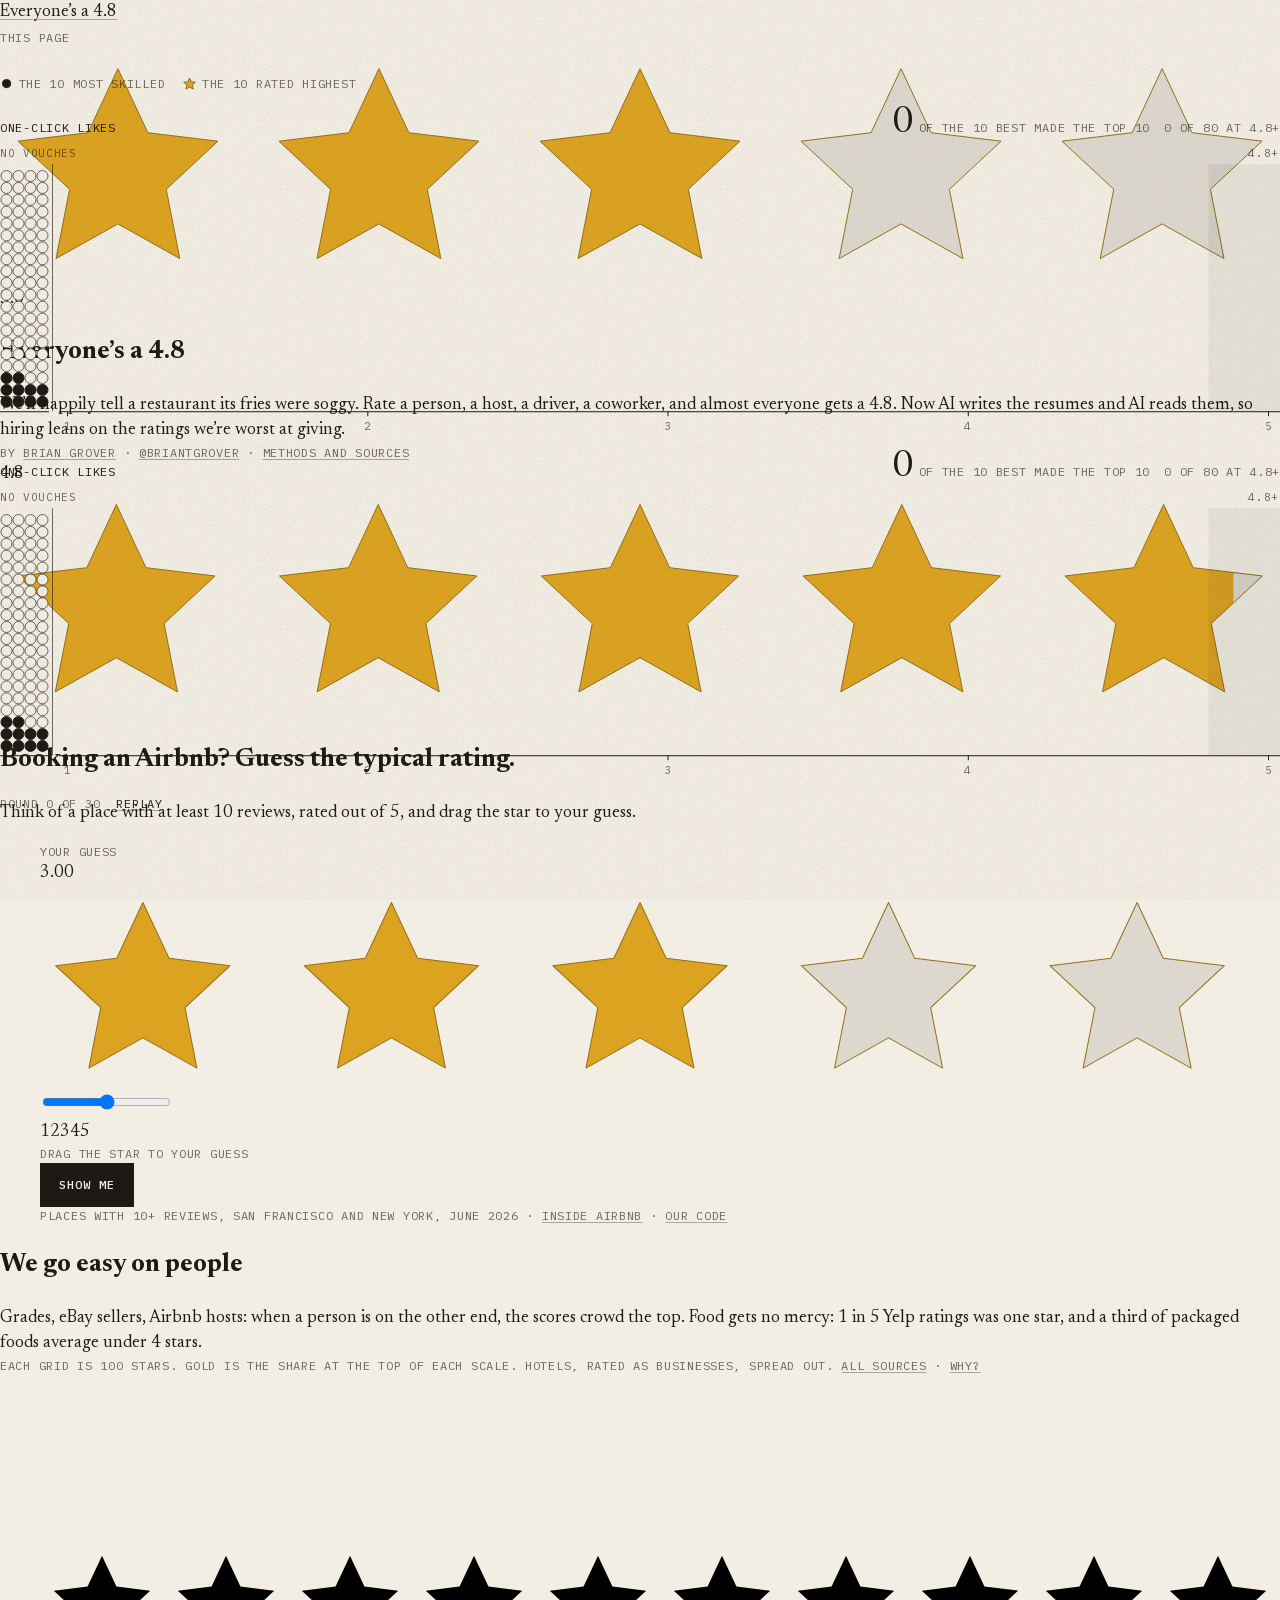
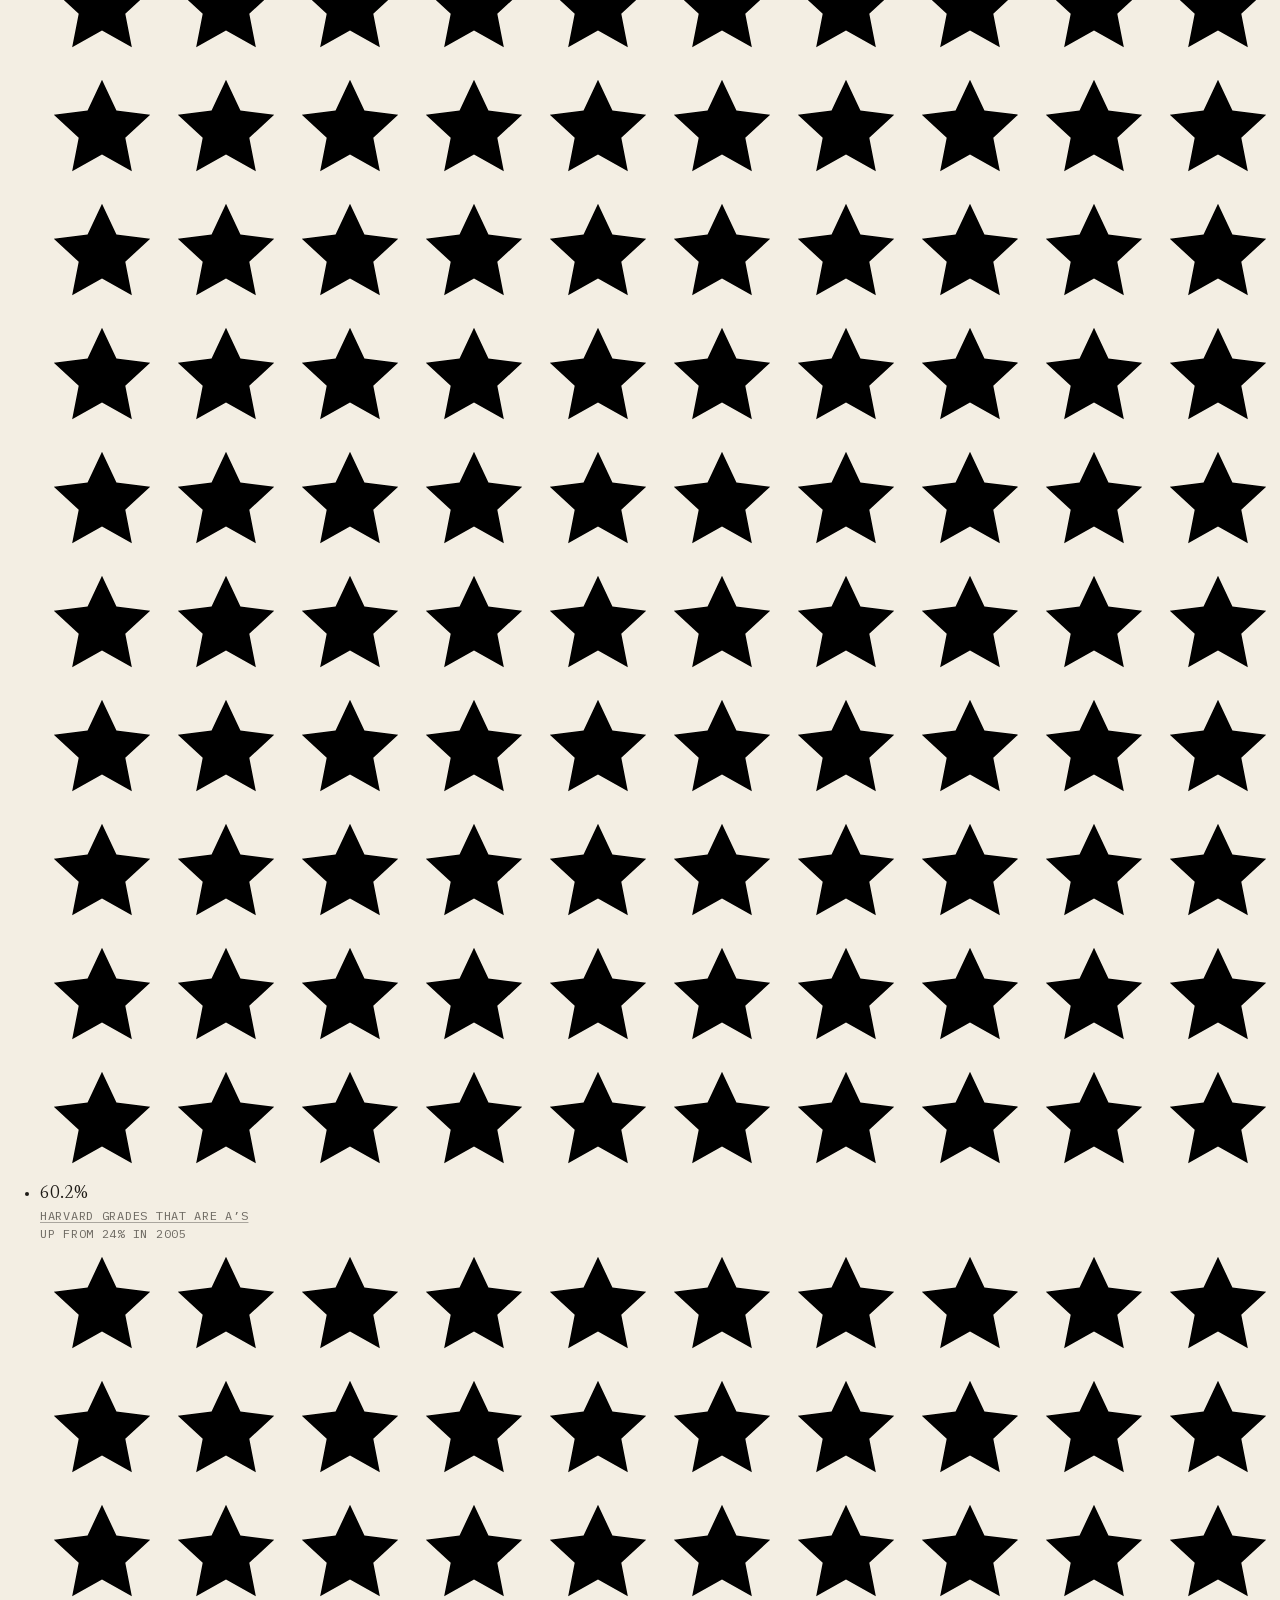
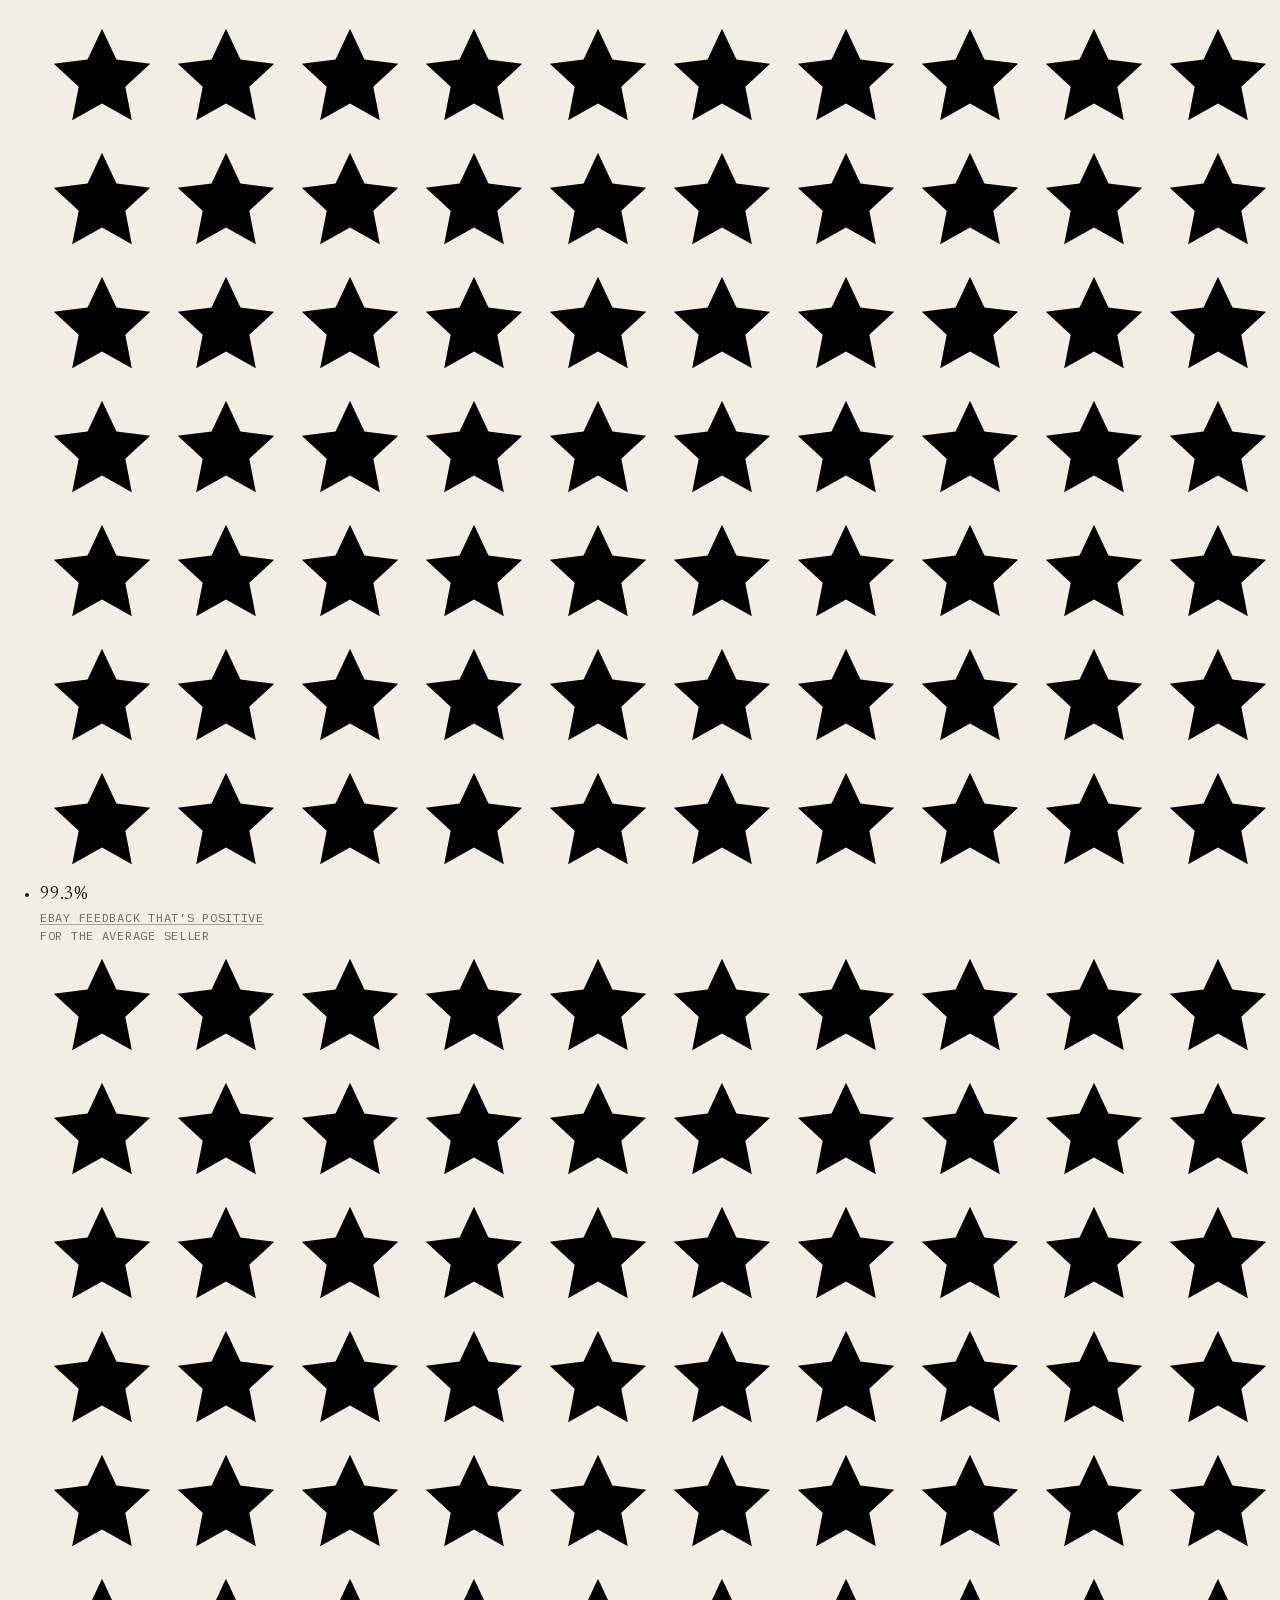
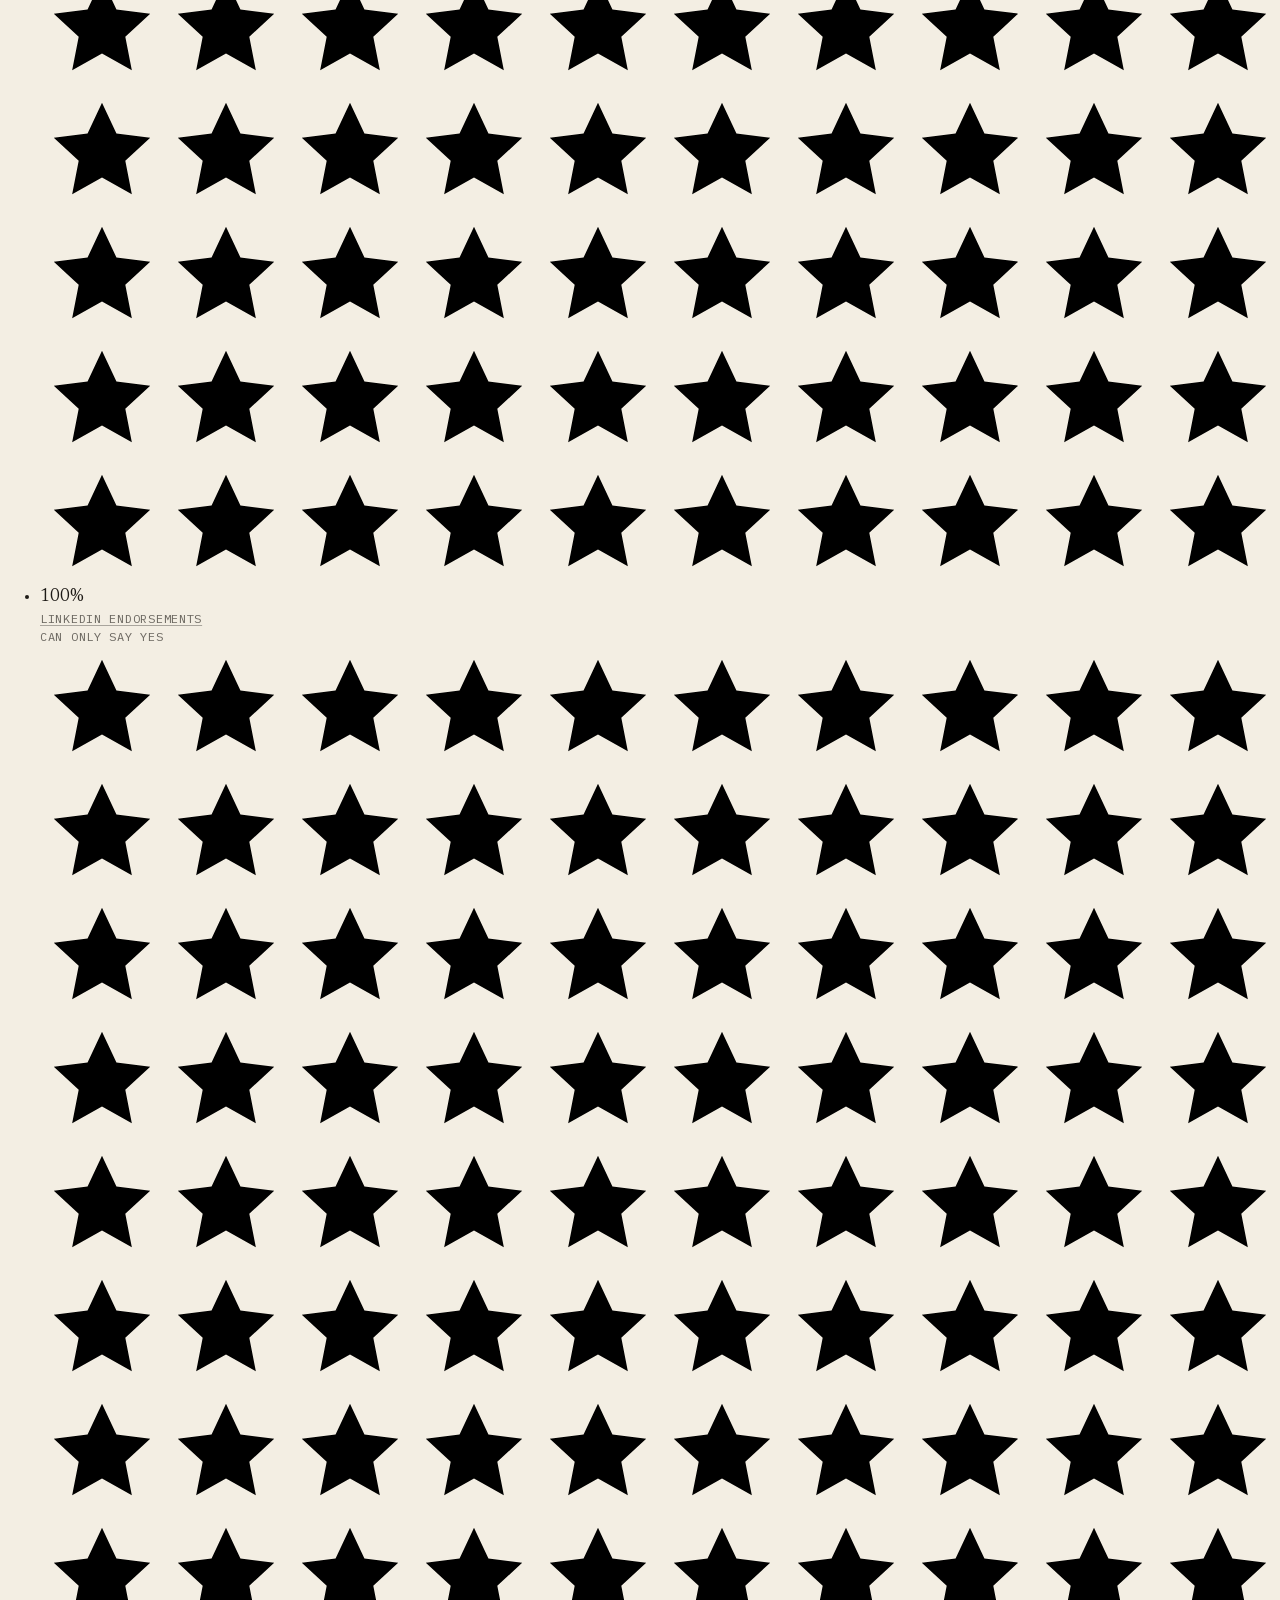
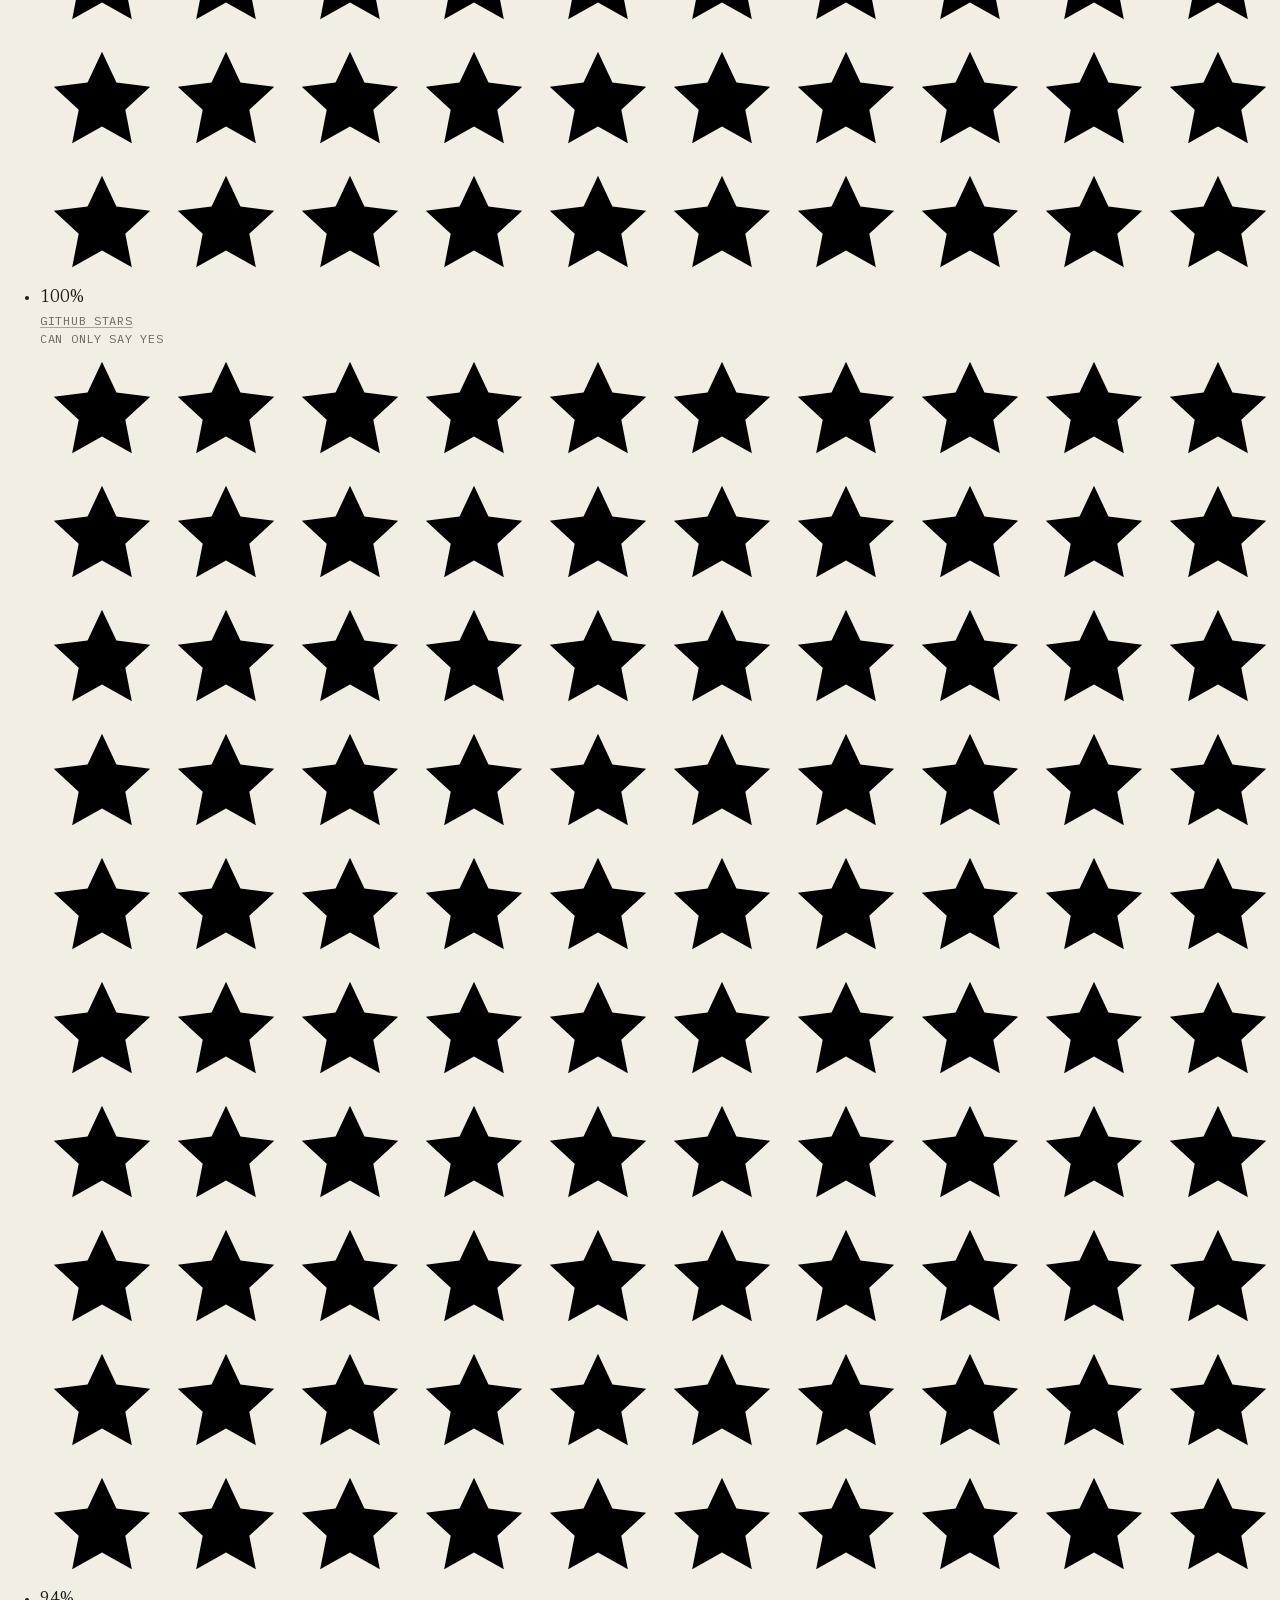
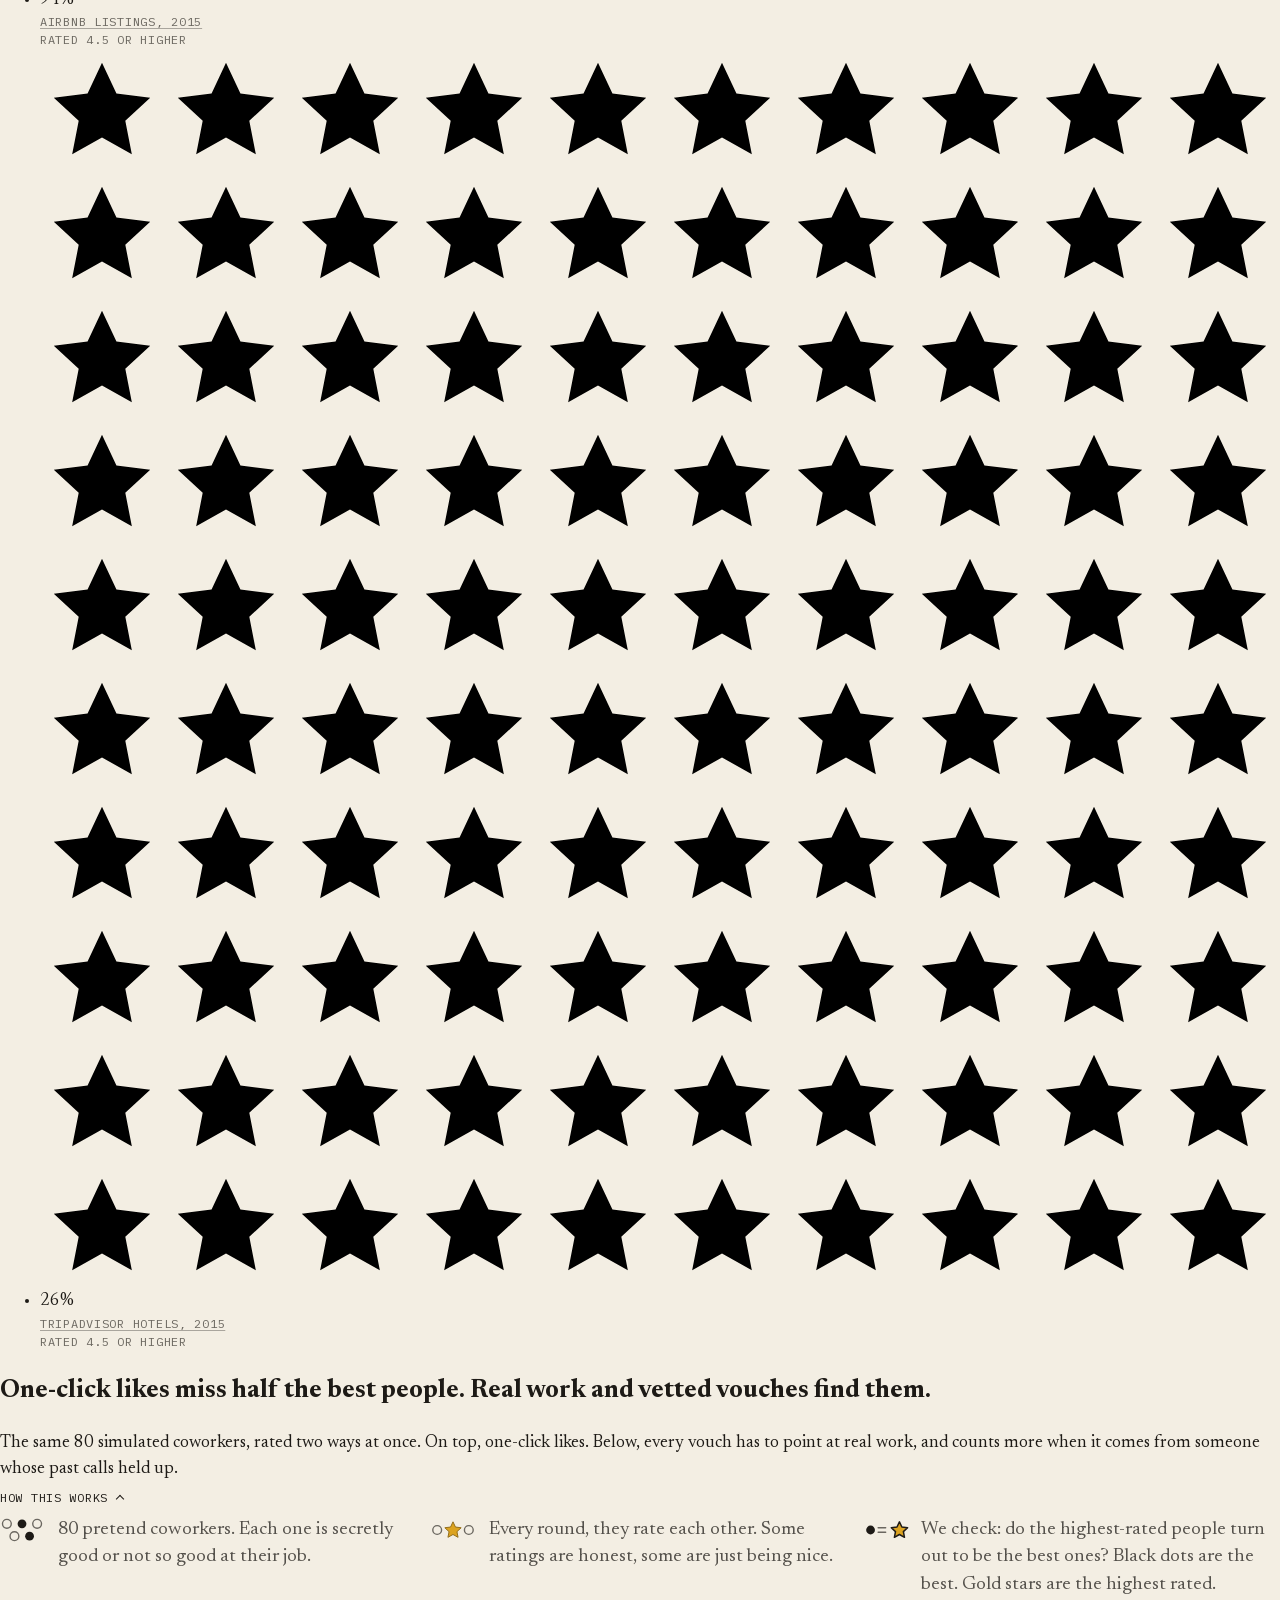
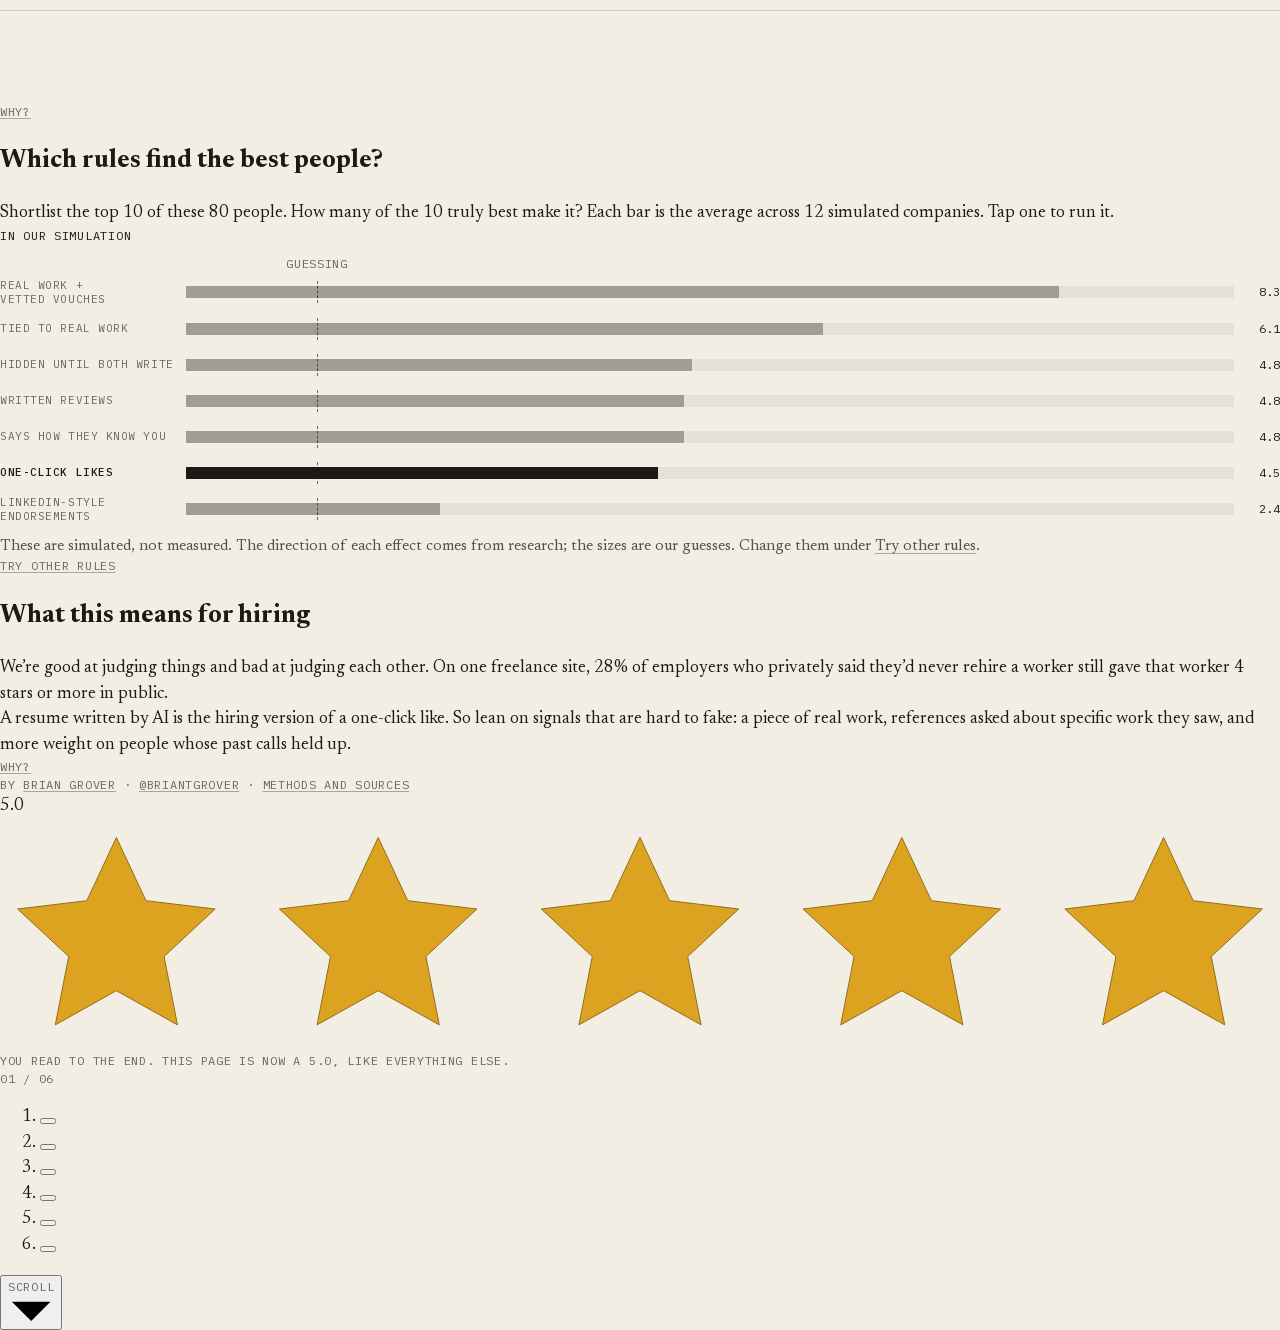
==== commit b4d2a386: "Keep screen 5 inside the frame on iPhone Safari Safari sets the mono labels a little wider, so the r" ====
--- a/index.html
+++ b/index.html
@@ -36,7 +36,7 @@
   <link rel="stylesheet" href="css/style.css?v=9">
   <link rel="stylesheet" href="css/stage.css?v=9">
   <link rel="stylesheet" href="css/charts.css?v=9">
-  <link rel="stylesheet" href="css/lab.css?v=9">
+  <link rel="stylesheet" href="css/lab.css?v=10">
   <script type="module" src="js/stage.js?v=9"></script>
   <script type="module" src="js/charts.js?v=9"></script>
   <script type="module" src="js/lab.js?v=9"></script>
--- a/css/lab.css
+++ b/css/lab.css
@@ -0,0 +1,1153 @@
+/* The trust lab, shared by scenes 4 and 5: two big numbers, a one-line key, the field with its
+   round under it and, while "Try other rules" is open, a line on the last rule changed. The lab
+   fills its scene's visual area; the field takes whatever height is left.
+
+   "Try other rules" is a frosted panel over the scene's text: beside the chart from 960px, and
+   across the top on phones, where the chart moves down under it. Either way the chart stays in
+   full view while its switches change. */
+
+.lab {
+  display: flex;
+  flex-direction: column;
+  gap: 10px;
+  height: 100%;
+  min-height: 0;
+}
+@media (min-width: 960px) {
+  /* Beside the text, the lab sits in the middle of its space, the field's spare room split
+     above and below it. */
+  .lab {
+    position: absolute;
+    inset: 0;
+    justify-content: center;
+    height: min(100%, 750px);
+    margin: auto 0;
+    gap: 14px;
+  }
+}
+
+/* How this works: three plain steps above the lab, so the reader knows what the dots and stars
+   are before reading any result. Beside the text they sit in a row and stay open. On a phone
+   they stack, and fold to one line once the first run of scene 4 has played (js/lab.js); the
+   title then opens them again. */
+.lab-how {
+  flex: none;
+  container-type: inline-size;
+  padding-bottom: 12px;
+  border-bottom: 1px solid var(--ink-rule);
+}
+.lab-how-title {
+  margin: 0 0 8px;
+  color: var(--ink);
+}
+.lab-how-toggle {
+  appearance: none;
+  display: inline-flex;
+  align-items: center;
+  gap: 9px;
+  min-height: 32px;
+  margin: 0 0 -6px;
+  padding: 0;
+  border: 0;
+  background: none;
+  font: inherit;
+  letter-spacing: inherit;
+  text-transform: inherit;
+  color: inherit;
+  cursor: pointer;
+  touch-action: manipulation;
+}
+.lab-how-toggle::after {
+  content: "";
+  width: 6px;
+  height: 6px;
+  border-right: 1.25px solid currentColor;
+  border-bottom: 1.25px solid currentColor;
+  transform: translateY(1px) rotate(-135deg);
+  transition: transform var(--press) var(--ease);
+}
+.lab-how.is-closed .lab-how-toggle::after {
+  transform: translateY(-2px) rotate(45deg);
+}
+.lab-how-body {
+  display: grid;
+  grid-template-rows: 1fr;
+  transition:
+    grid-template-rows var(--move) var(--ease),
+    opacity var(--fade) var(--ease),
+    visibility 0s linear 0s;
+}
+.lab-how.is-closed {
+  padding-bottom: 6px;
+}
+.lab-how.is-closed .lab-how-title {
+  margin-bottom: 0;
+}
+.lab-how.is-closed .lab-how-body {
+  grid-template-rows: 0fr;
+  opacity: 0;
+  visibility: hidden;
+  transition:
+    grid-template-rows var(--move) var(--ease),
+    opacity var(--press) var(--ease),
+    visibility 0s linear var(--move);
+}
+.lab-how-steps {
+  display: grid;
+  gap: 6px;
+  min-height: 0;
+  margin: 0;
+  padding: 0;
+  overflow: hidden;
+  list-style: none;
+}
+@container (min-width: 620px) {
+  .lab-how-steps {
+    grid-template-columns: repeat(3, minmax(0, 1fr));
+    gap: 20px;
+  }
+}
+.lab-how-steps li {
+  display: grid;
+  grid-template-columns: 32px minmax(0, 1fr);
+  column-gap: 10px;
+  align-items: start;
+  font-size: 0.875rem;
+  line-height: 1.38;
+  color: var(--ink-body);
+}
+.lab-how-icon {
+  width: 32px;
+  height: 20px;
+  overflow: visible;
+}
+.lab-how-icon .is-hollow {
+  fill: var(--paper);
+  stroke: var(--ink-label);
+  stroke-width: 1;
+}
+.lab-how-icon .is-filled {
+  fill: var(--ink);
+}
+.lab-how-icon .is-line {
+  fill: none;
+  stroke: var(--ink-label);
+  stroke-width: 1;
+  stroke-linecap: round;
+}
+.lab-how-icon .is-star {
+  fill: var(--gold);
+  stroke: var(--gold-edge);
+  stroke-width: 1;
+  stroke-linejoin: round;
+  vector-effect: non-scaling-stroke;
+}
+/* Beside the charts the steps sit in the text column, where they read at body size, smaller on
+   a short screen so the column still fits. */
+@media (min-width: 960px) {
+  .beat .lab-how-steps {
+    gap: 14px;
+  }
+  .beat .lab-how-steps li {
+    grid-template-columns: 44px minmax(0, 1fr);
+    column-gap: 14px;
+    font-size: clamp(0.9375rem, 2.1vh, 1.1875rem);
+    line-height: 1.45;
+  }
+  .beat .lab-how-icon {
+    width: 44px;
+    height: 28px;
+  }
+}
+/* Scene 4's verdict: once both charts have run, what they found, in the text column beside
+   them. Its room is held from the start, so nothing moves when it arrives. */
+.lab-verdict {
+  display: none;
+}
+@media (min-width: 960px) {
+  html.stage-on .lab-verdict {
+    display: grid;
+    min-height: calc(1.3em * 3);
+    margin: 0;
+    font-family: var(--serif);
+    font-size: clamp(1.125rem, 2.6vh, 1.5rem);
+    line-height: 1.3;
+    letter-spacing: -0.01em;
+    color: var(--ink);
+  }
+  html.stage-on .scene-lab[data-beat="lab"] .lab-result {
+    display: none;
+  }
+  /* Replay is then the last thing beside the text; its tap area stays clear of the counter. */
+  html.stage-on .scene-lab[data-beat="lab"] .lab-foot {
+    margin-bottom: 12px;
+  }
+}
+/* A gold star on one of the best, drawn as in the field. */
+.lab-how-icon .is-hit {
+  stroke: var(--ink);
+  stroke-width: 1.5;
+}
+
+/* Two charts on one shared axis: one-click likes above, the rules being run below. Each row
+   has its name and its two numbers over its field, so the contrast reads at a glance. */
+.lab-row {
+  display: flex;
+  flex: 1 1 0;
+  flex-direction: column;
+  gap: 2px;
+  min-height: 0;
+}
+.lab-row-head {
+  display: flex;
+  flex: none;
+  flex-wrap: wrap;
+  align-items: baseline;
+  justify-content: space-between;
+  gap: 2px 16px;
+  margin: 0;
+}
+.lab-row-name {
+  color: var(--ink);
+}
+.lab-row-stats {
+  display: inline-flex;
+  align-items: baseline;
+  gap: 6px;
+}
+/* The serif role, large: the count of the best people found. */
+.lab-row-num {
+  min-width: 1ch;
+  font-family: var(--serif);
+  font-size: clamp(1.625rem, 1.2rem + 1.2vw, 2.375rem);
+  font-weight: 400;
+  line-height: 1;
+  letter-spacing: -0.02em;
+  font-variant-numeric: lining-nums tabular-nums;
+  font-variation-settings: "opsz" 60;
+  color: var(--ink);
+}
+.lab-row-second {
+  margin-left: 8px;
+}
+
+/* The key: black dots and gold stars. */
+.lab-legend {
+  display: flex;
+  flex: none;
+  flex-wrap: wrap;
+  gap: 2px 18px;
+  margin: 0;
+}
+.lab-legend-item {
+  display: inline-flex;
+  align-items: center;
+  white-space: nowrap;
+}
+.lab-key {
+  display: inline-block;
+  flex: none;
+  width: 1.1em;
+  height: 1.1em;
+  margin-right: 0.45em;
+  overflow: visible;
+}
+.lab-key circle {
+  fill: var(--paper);
+  stroke: var(--ink-label);
+  stroke-width: 1;
+}
+.lab-key.is-filled circle {
+  fill: var(--ink);
+  stroke: var(--ink);
+}
+.lab-key path {
+  fill: var(--gold);
+  stroke: var(--gold-edge);
+  stroke-width: 1;
+  stroke-linejoin: round;
+  vector-effect: non-scaling-stroke;
+}
+
+/* The field paints on its own layer, so a browser redrawing the frosted panel beside it never
+   drops the dots. */
+.lab-field-wrap {
+  transform: translateZ(0);
+}
+
+/* The field takes what is left. */
+/* A field much taller than its tallest stack would leave the dots at the bottom of an empty
+   box, so it stops growing at 380px; a phone's lab then sits under its text with the spare
+   room below. */
+.lab-field-wrap {
+  position: relative;
+  flex: 1 1 auto;
+  min-height: 72px;
+  max-height: 300px;
+}
+.lab-field {
+  position: absolute;
+  inset: 0;
+  width: 100%;
+  height: 100%;
+  overflow: visible;
+  -webkit-user-select: none;
+  user-select: none;
+}
+.lab-band {
+  fill: var(--ink-wash);
+}
+.lab-axis,
+.lab-tick {
+  stroke: var(--ink);
+  stroke-width: 1;
+}
+/* The rule separates people with no score from people scored 1, so it needs 3:1. */
+.lab-lane-rule {
+  stroke: var(--ink-label);
+  stroke-width: 1;
+}
+.lab-label,
+.lab-tick-label {
+  font-family: var(--mono);
+  font-size: 11px;
+  letter-spacing: 0.06em;
+  text-transform: uppercase;
+  fill: var(--ink-label);
+}
+
+/* People: hollow dots, filled for the 10 most skilled, gold stars for the top 10 by score */
+.lab-p circle {
+  fill: var(--paper);
+  stroke: var(--ink-label);
+  stroke-width: 1;
+}
+.lab-p.is-skilled circle {
+  fill: var(--ink);
+  stroke: var(--ink);
+}
+.lab-star {
+  display: none;
+  fill: var(--gold);
+  stroke: var(--gold-edge);
+  stroke-width: 1;
+  stroke-linejoin: round;
+  vector-effect: non-scaling-stroke;
+}
+.lab-p.is-skilled .lab-star {
+  stroke: var(--ink);
+  stroke-width: 1.75;
+}
+.lab-p.is-top circle {
+  display: none;
+}
+.lab-p.is-top .lab-star {
+  display: inline;
+}
+
+.lab-foot {
+  display: flex;
+  flex: none;
+  align-items: center;
+  gap: 16px;
+}
+.lab-round {
+  margin: 0;
+  font-variant-numeric: tabular-nums;
+}
+.lab-replay {
+  padding-block: 12px;
+  margin-block: -12px;
+}
+
+/* Under the charts: in scene 4 what the two runs found, in scene 5 what the tapped rules find
+   and what they cost. */
+.lab-result {
+  flex: none;
+  min-height: calc(1.42em * 2);
+  max-width: 36rem;
+  margin: 0;
+  font-size: 1rem;
+  line-height: 1.42;
+  color: var(--ink-body);
+}
+.is-tuning .lab-result {
+  display: none;
+}
+
+/* The line on the last rule changed, under the field while "Try other rules" is open. */
+.lab-explain {
+  display: none;
+  flex: none;
+  min-height: calc(1.42em * 2);
+  max-width: 36rem;
+  font-size: 1rem;
+  line-height: 1.42;
+  color: var(--ink-body);
+}
+.is-tuning .lab-explain {
+  display: grid;
+}
+
+/* ---------- Scene 5: which rules find the best people? ---------- */
+
+/* One bar per set of rules: its name, its average against a 0 to 10 track with a dashed line
+   where guessing lands, and the number. The pressed bar is the one the lab is running. */
+.rules {
+  --name-w: 11rem;
+  --value-w: 2.25rem;
+  display: grid;
+  gap: 10px;
+  min-width: 0;
+}
+.rules-head {
+  display: flex;
+  flex-wrap: wrap;
+  align-items: center;
+  justify-content: space-between;
+  gap: 8px 16px;
+}
+.rules-title {
+  margin: 0;
+  color: var(--ink);
+}
+.rules-pills {
+  display: inline-flex;
+  border: 1px solid var(--ink);
+}
+.rules-pill {
+  appearance: none;
+  min-height: 36px;
+  margin: 0;
+  padding: 0 12px;
+  border: 0;
+  background: none;
+  font-family: var(--mono);
+  font-size: 0.6875rem;
+  font-weight: 500;
+  letter-spacing: 0.05em;
+  text-transform: uppercase;
+  color: var(--ink);
+  cursor: pointer;
+  touch-action: manipulation;
+  transition:
+    background-color var(--press) var(--ease),
+    color var(--press) var(--ease);
+}
+.rules-pill + .rules-pill {
+  border-left: 1px solid var(--ink);
+}
+.rules-pill[aria-pressed="true"] {
+  background: var(--ink);
+  color: var(--paper);
+}
+@media (hover: hover) and (pointer: fine) {
+  .rules-pill[aria-pressed="false"]:hover {
+    background: var(--ink-wash);
+  }
+}
+.rules-pill:focus-visible {
+  position: relative;
+  outline-offset: 2px;
+}
+.rules-chart {
+  min-width: 0;
+}
+.rules-guess {
+  display: grid;
+  grid-template-columns: var(--name-w) minmax(0, 1fr) var(--value-w);
+  column-gap: 10px;
+  margin: 0 0 2px;
+}
+.rules-guess span {
+  grid-column: 2;
+  justify-self: start;
+  margin-left: calc(var(--guess) * 100%);
+  translate: -50% 0;
+}
+.rules-bars {
+  display: grid;
+  gap: 2px;
+  margin: 0;
+  padding: 0;
+  list-style: none;
+}
+.rules-bar {
+  appearance: none;
+  display: grid;
+  grid-template-columns: var(--name-w) minmax(0, 1fr) var(--value-w);
+  column-gap: 10px;
+  align-items: center;
+  width: 100%;
+  min-height: 34px;
+  margin: 0;
+  padding: 3px 0;
+  border: 0;
+  background: none;
+  font: inherit;
+  text-align: left;
+  color: inherit;
+  cursor: pointer;
+  touch-action: manipulation;
+  transition: transform var(--press) var(--ease);
+}
+.rules-bar:active {
+  transform: scale(0.99);
+}
+.rules-name {
+  font-family: var(--mono);
+  font-size: 0.6875rem;
+  line-height: 1.3;
+  letter-spacing: 0.05em;
+  text-transform: uppercase;
+  color: var(--ink-label);
+  transition: color var(--press) var(--ease);
+}
+.rules-track {
+  position: relative;
+  height: 12px;
+  background: var(--ink-wash);
+}
+/* Where guessing lands: about 1 of the 10 best. */
+.rules-track::after {
+  content: "";
+  position: absolute;
+  top: -5px;
+  bottom: -5px;
+  left: calc(var(--guess) * 100%);
+  border-left: 1px dashed var(--ink-label);
+}
+.rules-fill {
+  position: absolute;
+  inset: 0 auto 0 0;
+  width: calc(var(--v) * 100%);
+  background: rgb(var(--ink-rgb) / 0.34);
+  transform-origin: left center;
+  transition:
+    transform var(--move) var(--ease),
+    background-color var(--press) var(--ease);
+}
+.rules-bars.is-pending .rules-fill {
+  transform: scaleX(0);
+  transition: none;
+}
+.rules-value {
+  font-family: var(--mono);
+  font-size: 0.75rem;
+  font-variant-numeric: tabular-nums;
+  text-align: right;
+  color: var(--ink);
+}
+.rules-bar[aria-pressed="true"] .rules-fill {
+  background: var(--ink);
+}
+.rules-bar[aria-pressed="true"] .rules-name {
+  color: var(--ink);
+  font-weight: 500;
+}
+@media (hover: hover) and (pointer: fine) {
+  .rules-bar[aria-pressed="false"]:hover .rules-fill {
+    background: rgb(var(--ink-rgb) / 0.56);
+  }
+  .rules-bar:hover .rules-name {
+    color: var(--ink);
+  }
+}
+.rules-bar:focus-visible {
+  outline-offset: 2px;
+}
+.rules-note {
+  margin: 0;
+}
+/* The bars are the model's output: the line under them says so in plain words. */
+.rules-caveat {
+  margin: 0;
+  font-size: 0.9375rem;
+  line-height: 1.42;
+  color: var(--ink-body);
+}
+/* Its "Try other rules" gets a taller touch area without moving the lines around it. */
+.rules-caveat .text-button {
+  display: inline-block;
+  padding-block: 4px;
+  margin-block: -4px;
+}
+.is-tuning .rules {
+  display: none;
+}
+
+/* Phones and narrow tablets. Every screen fits without scrolling inside it. Scene 4 gives the
+   room to the two charts: its headline says what they show, so its intro makes way, and the
+   round and replay with it. Scene 5 puts the bars first, then both counts, the line on what the
+   tapped rules find and cost, and the caveat; the dots were on screen in scene 4. */
+@media (max-width: 959.98px) {
+  .rules {
+    --name-w: 9rem;
+  }
+  html.stage-on .scene-lab:not([data-beat="compare"]) .scene-visual > .rules {
+    display: none;
+  }
+  html.stage-on .scene-lab[data-beat="compare"] .lab-how,
+  .scene-lab.is-tuning .lab-how {
+    display: none;
+  }
+  /* The lab's text column takes only the beat on screen. */
+  html.stage-on .scene-lab .scene-text {
+    position: relative;
+  }
+  html.stage-on .scene-lab .beat:not(.is-current) {
+    position: absolute;
+    inset: 0 0 auto;
+  }
+  html.stage-on .scene-lab[data-beat="lab"] #lab-body,
+  html.stage-on .scene-lab[data-beat="lab"]:not(.is-tuning) .lab-foot {
+    display: none;
+  }
+  .lab {
+    gap: 8px;
+  }
+  /* One line per chart: its name, then its numbers. Tighter spacing keeps each label from
+     wrapping a line early in Safari, whose type sets a little wider. */
+  .lab-row-head {
+    flex-wrap: nowrap;
+    gap: 2px 10px;
+  }
+  .lab-row-head .label {
+    letter-spacing: 0;
+  }
+  .lab-row-wide {
+    display: none;
+  }
+  .lab-row-num {
+    font-size: 1.5rem;
+  }
+  .lab-row-second {
+    margin-left: 4px;
+  }
+  .lab-legend {
+    gap: 2px 12px;
+    letter-spacing: 0.02em;
+  }
+  .lab-how {
+    padding-bottom: 8px;
+  }
+  .lab-how-steps {
+    gap: 5px;
+  }
+  html.stage-on .scene-lab[data-beat="compare"]:not(.is-tuning) .scene-visual {
+    display: flex;
+    flex-direction: column;
+    gap: 12px;
+  }
+  html.stage-on .scene-lab[data-beat="compare"] #compare-note,
+  html.stage-on .scene-lab[data-beat="compare"] .beat-links {
+    display: none;
+  }
+  /* The rules box and the lab open up so their parts share one column, in reading order. */
+  html.stage-on .scene-lab[data-beat="compare"]:not(.is-tuning) .scene-visual > .rules,
+  html.stage-on .scene-lab[data-beat="compare"]:not(.is-tuning) .lab {
+    display: contents;
+  }
+  html.stage-on .scene-lab[data-beat="compare"]:not(.is-tuning) .rules-head {
+    order: 1;
+  }
+  html.stage-on .scene-lab[data-beat="compare"]:not(.is-tuning) .rules-chart {
+    order: 2;
+  }
+  html.stage-on .scene-lab[data-beat="compare"]:not(.is-tuning) .lab-row {
+    order: 3;
+    flex: none;
+  }
+  html.stage-on .scene-lab[data-beat="compare"]:not(.is-tuning) .lab-result {
+    order: 4;
+  }
+  html.stage-on .scene-lab[data-beat="compare"]:not(.is-tuning) .rules-caveat {
+    order: 5;
+  }
+  html.stage-on .scene-lab[data-beat="compare"]:not(.is-tuning) .rules-bar {
+    min-height: 26px;
+    padding-block: 2px;
+  }
+  html.stage-on .scene-lab[data-beat="compare"]:not(.is-tuning) .rules-chart .rules-bars {
+    gap: 0;
+  }
+  html.stage-on .scene-lab[data-beat="compare"]:not(.is-tuning) .rules-note,
+  html.stage-on .scene-lab[data-beat="compare"]:not(.is-tuning) .lab-row[data-row="base"],
+  html.stage-on .scene-lab[data-beat="compare"]:not(.is-tuning) .lab-legend,
+  html.stage-on .scene-lab[data-beat="compare"]:not(.is-tuning) .lab-field-wrap,
+  html.stage-on .scene-lab[data-beat="compare"]:not(.is-tuning) .lab-foot {
+    display: none;
+  }
+  /* Under the rules panel there is room for one chart: the one the switches change. */
+  .scene-lab.is-tuning .lab-row[data-row="base"] {
+    display: none;
+  }
+}
+/* Short laptop windows: scene 5's bars sit a little closer so the column fits. */
+@media (min-width: 960px) and (max-height: 800px) {
+  .rules-bar {
+    min-height: 28px;
+    padding-block: 1px;
+  }
+  .rules {
+    gap: 8px;
+  }
+}
+/* Shorter phones: scene 5's answer line steps down a size so the caveat and its button fit. */
+@media (max-width: 959.98px) and (max-height: 760px) {
+  html.stage-on .scene-lab[data-beat="compare"]:not(.is-tuning) .lab-result {
+    font-size: 0.9375rem;
+    line-height: 1.35;
+  }
+}
+/* A phone too short for the steps and a readable chart keeps scene 4's intro, which says the
+   same in a sentence, and the steps give way. */
+@media (max-width: 959.98px) and (max-height: 599.98px) {
+  html.stage-on .lab-how {
+    display: none;
+  }
+  /* The smallest phones: scene 5 tightens so the bars, the answer and the caveat still fit. */
+  html.stage-on .scene-lab[data-beat="compare"] #h-compare {
+    font-size: 1.75rem;
+  }
+  html.stage-on .scene-lab[data-beat="compare"]:not(.is-tuning) .rules-guess {
+    display: none;
+  }
+  html.stage-on .scene-lab[data-beat="compare"]:not(.is-tuning) .rules-bar {
+    min-height: 22px;
+    padding-block: 1px;
+  }
+  html.stage-on .scene-lab[data-beat="compare"]:not(.is-tuning) .scene-visual {
+    gap: 8px;
+  }
+  html.stage-on .scene-lab[data-beat="compare"]:not(.is-tuning) .lab-result,
+  html.stage-on .scene-lab[data-beat="compare"]:not(.is-tuning) .rules-caveat {
+    font-size: 0.875rem;
+    line-height: 1.35;
+  }
+  /* The answer line already gives this run's own count. */
+  html.stage-on .scene-lab[data-beat="compare"]:not(.is-tuning) .lab-row[data-row="main"] {
+    display: none;
+  }
+}
+
+/* ---------- "Try other rules" ---------- */
+
+:root {
+  --panel-h: min(44vh, 440px);
+}
+@supports (height: 1dvh) {
+  :root {
+    --panel-h: min(44dvh, 440px);
+  }
+}
+@media (max-height: 620px) {
+  :root {
+    --panel-h: 38vh;
+  }
+  @supports (height: 1dvh) {
+    :root {
+      --panel-h: 38dvh;
+    }
+  }
+  .lab-field-wrap {
+    min-height: 96px;
+  }
+}
+.lab-panel {
+  position: fixed;
+  z-index: 35;
+  top: var(--frame-top);
+  left: 8px;
+  right: 8px;
+  height: var(--panel-h);
+  display: flex;
+  flex-direction: column;
+  /* Nearly opaque paper, so the scene's words under the panel never show through its controls.
+     The frost is only a thin rim: the panel blurs what is behind it lightly, and paper covers
+     all but its outer 6px (the ::before below). */
+  background: rgb(243 238 227 / 0.8);
+  -webkit-backdrop-filter: blur(6px);
+  backdrop-filter: blur(6px);
+  border: 1px solid var(--ink-rule-strong);
+  box-shadow: 0 18px 48px rgb(var(--ink-rgb) / 0.1);
+  opacity: 0;
+  transform: translateY(-14px);
+  transition:
+    opacity var(--move) var(--ease),
+    transform var(--move) var(--ease);
+}
+.lab-panel::before {
+  content: "";
+  position: absolute;
+  z-index: -1;
+  inset: 6px;
+  background: rgb(243 238 227 / 0.97);
+  pointer-events: none;
+}
+.lab-panel:focus {
+  outline: none;
+}
+.lab-panel[hidden] {
+  display: none;
+}
+.lab-panel.is-open {
+  opacity: 1;
+  transform: none;
+}
+@supports not ((backdrop-filter: blur(1px)) or (-webkit-backdrop-filter: blur(1px))) {
+  .lab-panel {
+    background: rgb(243 238 227 / 0.94);
+  }
+}
+@media (min-width: 960px) {
+  .lab-panel {
+    top: calc(var(--frame-top) + 4px);
+    bottom: calc(var(--frame-bottom) + 4px);
+    left: calc(max(var(--gutter), (100vw - 1640px) / 2) - 24px);
+    right: auto;
+    width: calc(var(--text-col) + var(--col-gap) / 2 + 24px);
+    height: auto;
+    transform: translateX(-14px);
+  }
+}
+.lab-panel-head {
+  display: flex;
+  flex: none;
+  align-items: center;
+  justify-content: space-between;
+  gap: 16px;
+  min-height: 48px;
+  padding: 0 16px;
+  border-bottom: 1px solid var(--ink-rule);
+}
+.lab-panel-title {
+  margin: 0;
+  color: var(--ink);
+}
+.lab-panel-close {
+  padding-block: 12px;
+}
+.lab-panel-body {
+  flex: 1 1 auto;
+  display: grid;
+  align-content: start;
+  gap: 20px;
+  min-height: 0;
+  padding: 16px 16px 24px;
+  overflow-y: auto;
+  overscroll-behavior: contain;
+  -webkit-overflow-scrolling: touch;
+  touch-action: pan-y pinch-zoom;
+}
+.lab-panel-lede,
+.lab-note,
+.lab-anchor-note {
+  margin: 0;
+  font-size: 0.9375rem;
+  line-height: 1.45;
+  color: var(--ink-body);
+}
+.lab-anchor-note {
+  font-size: 0.875rem;
+}
+
+/* The scene under the panel: its text dims behind the frost and takes no clicks. */
+.scene-lab .scene-text {
+  transition: opacity var(--fade) var(--ease);
+}
+.scene-lab.is-tuning .scene-text {
+  opacity: 0.28;
+  pointer-events: none;
+}
+/* Phones: the panel spans the top, so the chart moves down to start under it, without its key,
+   and the counter makes way. */
+@media (max-width: 959.98px) {
+  html.stage-on .scene-lab.is-tuning .scene-text {
+    flex: 0 0 calc(var(--panel-h) - 2px);
+    overflow: hidden;
+  }
+  html.stage-on .scene-lab.is-tuning {
+    padding-bottom: 12px;
+  }
+  .scene-lab.is-tuning .lab-legend {
+    display: none;
+  }
+  html.is-tuning .frame-bottom {
+    opacity: 0;
+    visibility: hidden;
+  }
+}
+.frame-bottom {
+  transition:
+    opacity var(--fade) var(--ease),
+    visibility 0s linear 0s;
+}
+
+/* Presets: two quiet buttons, the one that matches the switches marked as pressed */
+.lab-preset-row {
+  clear: both;
+  display: flex;
+  flex-wrap: wrap;
+  gap: 8px;
+}
+.lab-preset[aria-pressed="true"] {
+  border-color: var(--ink);
+  background: var(--ink-wash);
+}
+
+/* Switches: native radios drawn as segmented controls */
+.lab-switches {
+  display: grid;
+  gap: 16px;
+}
+.lab-switch {
+  min-width: 0;
+  margin: 0;
+  padding: 0;
+  border: 0;
+}
+.lab-switch legend {
+  float: left;
+  width: 100%;
+  margin: 0 0 6px;
+  padding: 0;
+}
+/* "A vouch is" and the anchor slider under it move as one piece. */
+.lab-switch-group {
+  display: grid;
+  grid-template-columns: minmax(0, 1fr);
+  gap: 8px;
+  min-width: 0;
+}
+.lab-slider[hidden] {
+  display: none;
+}
+.lab-seg {
+  clear: both;
+  display: flex;
+  border: 1px solid var(--ink);
+}
+.lab-seg label {
+  position: relative;
+  display: flex;
+  flex: 1 1 0;
+  min-width: 0;
+}
+.lab-seg label + label {
+  border-left: 1px solid var(--ink);
+}
+.lab-seg input {
+  position: absolute;
+  inset: 0;
+  width: 100%;
+  height: 100%;
+  margin: 0;
+  opacity: 0;
+  cursor: pointer;
+}
+.lab-seg span {
+  display: flex;
+  flex: 1;
+  align-items: center;
+  justify-content: center;
+  min-height: 44px;
+  padding: 6px;
+  font-family: var(--mono);
+  font-size: 0.6875rem;
+  font-weight: 500;
+  line-height: 1.25;
+  letter-spacing: 0.05em;
+  text-transform: uppercase;
+  text-align: center;
+  color: var(--ink);
+  pointer-events: none;
+  transition:
+    background-color var(--press) var(--ease),
+    color var(--press) var(--ease),
+    transform var(--press) var(--ease);
+}
+/* Press feedback for a pointer press on an option that will change something. */
+.lab-seg input:not(:checked):active:not(:focus-visible) + span {
+  transform: scale(0.97);
+}
+@media (hover: hover) and (pointer: fine) {
+  .lab-seg input:not(:checked):hover + span {
+    background: var(--ink-wash);
+  }
+}
+.lab-seg input:checked + span {
+  background: var(--ink);
+  color: var(--paper);
+}
+.lab-seg input:focus-visible + span {
+  position: relative;
+  z-index: 1;
+  outline: 2px solid var(--ink);
+  outline-offset: 2px;
+}
+
+/* Our assumptions */
+.lab-drawer-body {
+  display: grid;
+  gap: 18px;
+  padding-top: 18px;
+  border-top: 1px solid var(--ink-rule);
+}
+.lab-drawer-title {
+  margin: 0;
+}
+.lab-slider label {
+  display: block;
+  font-size: 0.9375rem;
+  line-height: 1.4;
+  color: var(--ink);
+}
+.lab-slider-row {
+  display: flex;
+  flex-wrap: wrap;
+  align-items: center;
+  column-gap: 14px;
+  -webkit-user-select: none;
+  user-select: none;
+}
+/* The value sits above its track, where a finger on the thumb cannot cover it. */
+.lab-slider-value {
+  order: -1;
+  width: 100%;
+  font-variant-numeric: tabular-nums;
+}
+.lab-slider input[type="range"] {
+  flex: 1 1 100%;
+  min-width: 0;
+  height: 44px;
+  margin: 0;
+  background: transparent;
+  cursor: pointer;
+  -webkit-appearance: none;
+  appearance: none;
+}
+.lab-slider input[type="range"]::-webkit-slider-runnable-track {
+  height: 2px;
+  background: var(--ink-label);
+}
+.lab-slider input[type="range"]::-webkit-slider-thumb {
+  width: 14px;
+  height: 26px;
+  margin-top: -12px;
+  border: 0;
+  border-radius: 0;
+  background: var(--ink);
+  -webkit-appearance: none;
+  appearance: none;
+}
+.lab-slider input[type="range"]::-moz-range-track {
+  height: 2px;
+  background: var(--ink-label);
+}
+.lab-slider input[type="range"]::-moz-range-thumb {
+  width: 14px;
+  height: 26px;
+  border: 0;
+  border-radius: 0;
+  background: var(--ink);
+}
+.lab-drawer-body .btn {
+  justify-self: start;
+}
+
+/* Touch: only the thumb takes a touch, so a scroll that starts on a track cannot change an
+   assumption, and the thumb gets a 44px square to grab while the bar is still drawn 14 by 26. */
+.lab-seg label,
+.lab-panel .btn {
+  touch-action: manipulation;
+}
+@media (pointer: coarse) {
+  .lab-slider input[type="range"] {
+    margin: 0 -15px;
+    pointer-events: none;
+  }
+  .lab-slider input[type="range"]::-webkit-slider-runnable-track {
+    background: linear-gradient(var(--ink-label), var(--ink-label)) center / calc(100% - 30px) 100% no-repeat;
+  }
+  .lab-slider input[type="range"]::-webkit-slider-thumb {
+    box-sizing: border-box;
+    width: 44px;
+    height: 44px;
+    margin-top: -21px;
+    border: solid transparent;
+    border-width: 9px 15px;
+    background-clip: content-box;
+    pointer-events: auto;
+  }
+  .lab-slider input[type="range"]::-moz-range-track {
+    background: linear-gradient(var(--ink-label), var(--ink-label)) center / calc(100% - 30px) 100% no-repeat;
+  }
+  .lab-slider input[type="range"]::-moz-range-thumb {
+    box-sizing: border-box;
+    width: 44px;
+    height: 44px;
+    border: solid transparent;
+    border-width: 9px 15px;
+    background-clip: content-box;
+    pointer-events: auto;
+  }
+}
+
+/* Forced colors paint every background alike, which hides the chosen option and the sliders,
+   so mark the choice with system colors and draw the sliders with outlines. */
+@media (forced-colors: active) {
+  .lab-preset[aria-pressed="true"] {
+    forced-color-adjust: none;
+    border-color: Highlight;
+    background: Highlight;
+    color: HighlightText;
+  }
+  .lab-seg input:checked + span {
+    forced-color-adjust: none;
+    background: Highlight;
+    color: HighlightText;
+    outline-color: CanvasText;
+  }
+  .lab-slider input[type="range"]::-webkit-slider-runnable-track,
+  .lab-slider input[type="range"]::-webkit-slider-thumb {
+    outline: 1px solid;
+  }
+  .lab-slider input[type="range"]::-moz-range-track,
+  .lab-slider input[type="range"]::-moz-range-thumb {
+    outline: 1px solid;
+  }
+}
+
+/* Reduced motion: the panel fades in without sliding, and a press dims a segment instead of
+   shrinking it. The dots jump and fade (lab.js). */
+@media (prefers-reduced-motion: reduce) {
+  .lab-how-body,
+  .lab-how.is-closed .lab-how-body {
+    transition:
+      opacity var(--fade) var(--ease),
+      visibility 0s linear var(--fade);
+  }
+  .rules-bars.is-pending .rules-fill,
+  .rules-fill {
+    transform: none;
+  }
+  .rules-bar:active {
+    transform: none;
+  }
+  .lab-panel,
+  .lab-panel.is-open {
+    transform: none;
+    transition: opacity var(--move) var(--ease);
+  }
+  .lab-seg input:not(:checked):active:not(:focus-visible) + span {
+    transform: none;
+    opacity: 0.8;
+  }
+}
+
+.lab-panel-body {
+  scrollbar-width: thin;
+  scrollbar-color: var(--ink-rule) transparent;
+  mask-image: linear-gradient(to bottom, #000 calc(100% - 28px), rgba(0, 0, 0, 0.15));
+}
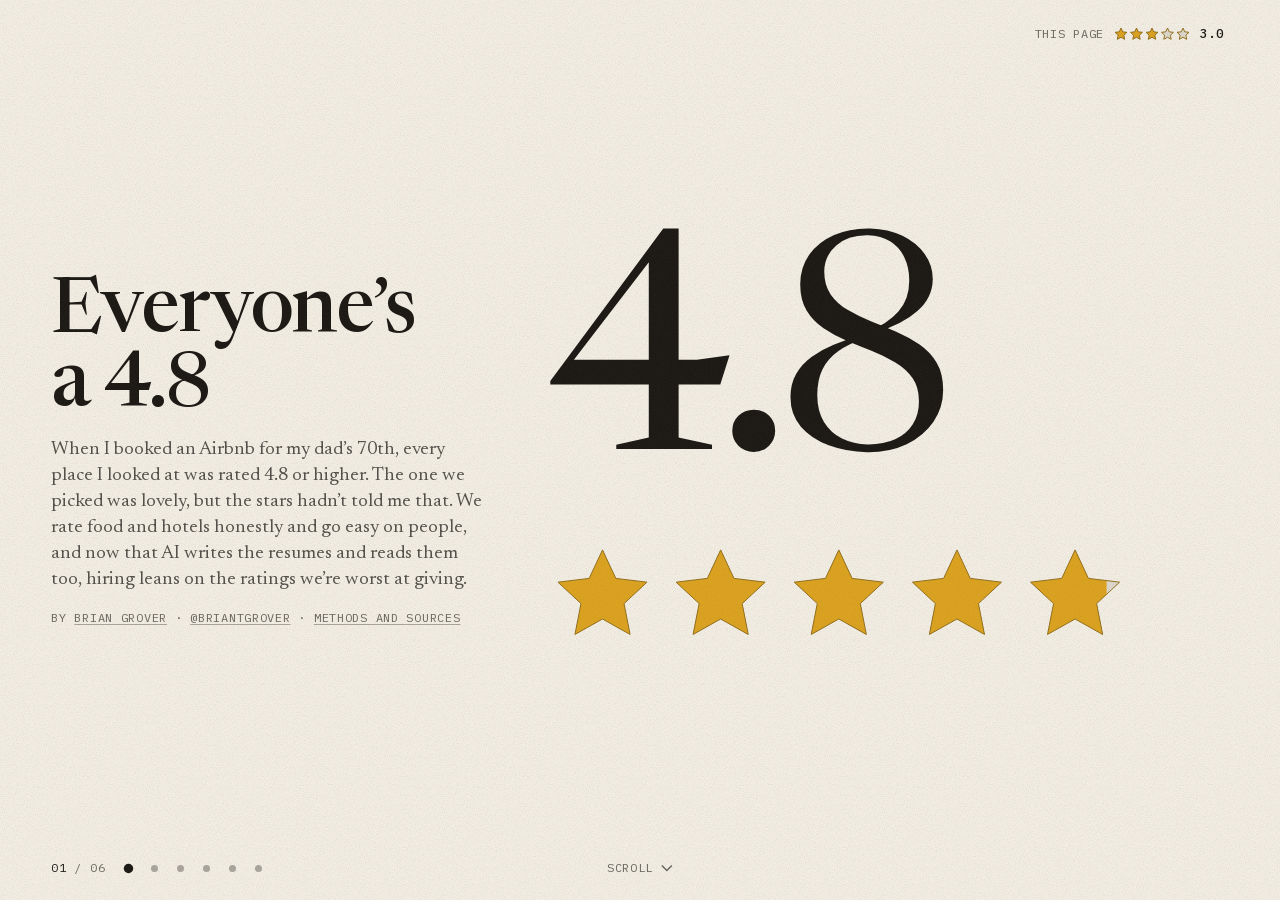
==== commit 31cb81b8: "Rebuild as a plain-language essay: people rated generously, things honestly Open on the Airbnb searc" ====
--- a/index.html
+++ b/index.html
@@ -4,13 +4,13 @@
   <meta charset="utf-8">
   <meta name="viewport" content="width=device-width, initial-scale=1">
   <title>Everyone’s a 4.8</title>
-  <meta name="description" content="AI writes the resumes and AI reads them, so hiring runs on who vouches for you. Why trust signals drift to the top, and what keeps a vouch worth something.">
+  <meta name="description" content="We rate food and hotels honestly and go easy on people. What that means for hiring, now that AI writes the resumes and reads them too.">
   <link rel="canonical" href="https://briangrover9-hue.github.io/everyones-a-4-8/">
   <meta name="author" content="Brian Grover">
   <meta name="robots" content="noindex">
   <meta property="og:type" content="article">
   <meta property="og:title" content="Everyone’s a 4.8">
-  <meta property="og:description" content="AI writes the resumes and AI reads them, so hiring runs on who vouches for you. Why trust signals drift to the top, and what keeps a vouch worth something.">
+  <meta property="og:description" content="We rate food and hotels honestly and go easy on people. What that means for hiring, now that AI writes the resumes and reads them too.">
   <meta property="og:url" content="https://briangrover9-hue.github.io/everyones-a-4-8/">
   <meta property="og:image" content="https://briangrover9-hue.github.io/everyones-a-4-8/assets/og.png">
   <meta property="og:image:width" content="1200">
@@ -19,7 +19,7 @@
   <meta name="twitter:card" content="summary_large_image">
   <meta name="twitter:creator" content="@briantgrover">
   <meta name="twitter:title" content="Everyone’s a 4.8">
-  <meta name="twitter:description" content="AI writes the resumes and AI reads them, so hiring runs on who vouches for you. Why trust signals drift to the top, and what keeps a vouch worth something.">
+  <meta name="twitter:description" content="We rate food and hotels honestly and go easy on people. What that means for hiring, now that AI writes the resumes and reads them too.">
   <meta name="twitter:image" content="https://briangrover9-hue.github.io/everyones-a-4-8/assets/og.png">
   <meta name="theme-color" content="#f3eee3">
   <link rel="icon" href="assets/star.svg" type="image/svg+xml">
@@ -33,13 +33,13 @@
   <script nomodule>document.documentElement.classList.remove('js', 'stage-on');</script>
   <link rel="preload" href="fonts/Newsreader-normal-300-700.woff2" as="font" type="font/woff2" crossorigin>
   <link rel="preload" href="fonts/IBMPlexMono-normal-500.woff2" as="font" type="font/woff2" crossorigin>
-  <link rel="stylesheet" href="css/style.css?v=9">
-  <link rel="stylesheet" href="css/stage.css?v=9">
-  <link rel="stylesheet" href="css/charts.css?v=9">
-  <link rel="stylesheet" href="css/lab.css?v=10">
-  <script type="module" src="js/stage.js?v=9"></script>
-  <script type="module" src="js/charts.js?v=9"></script>
-  <script type="module" src="js/lab.js?v=9"></script>
+  <link rel="stylesheet" href="css/style.css?v=11">
+  <link rel="stylesheet" href="css/stage.css?v=11">
+  <link rel="stylesheet" href="css/charts.css?v=11">
+  <link rel="stylesheet" href="css/lab.css?v=11">
+  <script type="module" src="js/stage.js?v=11"></script>
+  <script type="module" src="js/charts.js?v=11"></script>
+  <script type="module" src="js/lab.js?v=11"></script>
   <link rel="modulepreload" href="js/motion.js">
   <link rel="modulepreload" href="js/stars.js">
   <link rel="modulepreload" href="js/lab-model.js">
@@ -52,7 +52,7 @@
       if (!res.ok) throw new Error(`${path} returned HTTP ${res.status}`);
       return res.json();
     });
-    window.chartData = { figures: get('data/figures.json'), airbnb: get('data/airbnb.json') };
+    window.chartData = { figures: get('data/figures.json'), airbnb: get('data/airbnb.json'), food: get('data/food.json') };
     Object.values(window.chartData).forEach((request) => request.catch(() => {})); // each chart reports its own failure
   </script>
 </head>
@@ -74,7 +74,7 @@
     <section class="scene scene-open is-current" id="start" data-section="0" aria-labelledby="title">
       <div class="scene-text">
         <h1 class="scene-title scene-title-big" id="title" tabindex="-1" data-words>Everyone’s a 4.8</h1>
-        <p class="scene-body" data-rise>We’ll happily tell a restaurant its fries were soggy. Rate a person, a host, a driver, a coworker, and almost everyone gets a 4.8. Now AI writes the resumes and AI reads them, so hiring leans on the ratings we’re worst at&nbsp;giving.</p>
+        <p class="scene-body" data-rise>When I booked an Airbnb for my dad’s 70th, every place I looked at was rated 4.8 or higher. The one we picked was lovely, but the stars hadn’t told me that. We rate food and hotels honestly and go easy on people, and now that AI writes the resumes and reads them too, hiring leans on the ratings we’re worst at&nbsp;giving.</p>
         <p class="byline label" data-rise>By <a href="https://www.linkedin.com/in/briantgrover">Brian Grover</a> <span aria-hidden="true">·</span> <a href="https://x.com/briantgrover">@briantgrover</a> <span aria-hidden="true">·</span> <a href="methods.html#methods">Methods and sources</a></p>
       </div>
       <div class="scene-visual" data-rise>
@@ -90,13 +90,14 @@
       <div class="scene-text">
         <h2 class="scene-title" id="h-guess" tabindex="-1" data-words>Booking an Airbnb? Guess the typical rating.</h2>
         <p class="scene-body line" id="guess-body" data-rise>Think of a place with at least 10 reviews, rated out of 5, and drag the star to your&nbsp;guess.</p>
+        <p class="guess-quote" id="guess-quote" hidden>Airbnb’s own explanation: ratings “skew high partly because we remove listings that fall short of guest expectations.” <a href="https://x.com/AirbnbHelp/status/2107232363365503300">Airbnb&nbsp;Help on X, October&nbsp;2026</a></p>
       </div>
       <div class="scene-visual" data-rise>
         <figure class="guess" id="fig-guess" aria-labelledby="h-guess" aria-describedby="guess-cap">
           <div id="guess-root" class="guess-root">
             <p class="fallback">The typical Airbnb listing in San Francisco and New York with at least 10 reviews is rated 4.84 out of 5. Half of these places are rated 4.84 or higher, and fewer than 1 in 100 falls below 4.</p>
           </div>
-          <figcaption class="label guess-cap" id="guess-cap">Places with 10+ reviews, San Francisco and New York, June&nbsp;2026 <span aria-hidden="true">·</span> <a href="https://insideairbnb.com/get-the-data/">Inside&nbsp;Airbnb</a> <span aria-hidden="true">·</span> <a href="https://github.com/briangrover9-hue/everyones-a-4-8/blob/main/research/airbnb_measure.py">Our&nbsp;code</a></figcaption>
+          <figcaption class="label guess-cap" id="guess-cap">Places with 10+ reviews, San Francisco and New York, June&nbsp;2026 <span aria-hidden="true">·</span> <a href="https://insideairbnb.com/get-the-data/">Inside&nbsp;Airbnb</a> <span aria-hidden="true">·</span> <a href="https://github.com/briangrover9-hue/everyones-a-4-8/blob/main/research/airbnb_measure.py">Our&nbsp;code</a> <span aria-hidden="true">·</span> <a href="methods.html#m-food">Food:&nbsp;2025 store&nbsp;reviews</a></figcaption>
         </figure>
       </div>
     </section>
@@ -105,8 +106,8 @@
     <section class="scene" id="everywhere" data-section="2" aria-labelledby="h-drift">
       <div class="scene-text">
         <h2 class="scene-title" id="h-drift" tabindex="-1" data-words>We go easy on people</h2>
-        <p class="scene-body" data-rise>Grades, eBay sellers, Airbnb hosts: when a person is on the other end, the scores crowd the top. Food gets no mercy: 1 in 5 Yelp ratings was one star, and a third of packaged foods average under 4&nbsp;stars.</p>
-        <p class="label drift-key scene-links" data-rise>Each grid is 100 stars. Gold is the share at the top of each scale. Hotels, rated as businesses, spread out. <a href="methods.html#m-drift">All sources</a> <span aria-hidden="true">·</span> <button type="button" class="text-button why-button" aria-controls="why-drift" aria-expanded="false">Why?</button></p>
+        <p class="scene-body" data-rise>Grades, sellers, hosts: when a person is on the other end, the scores crowd the top. When it’s a thing, like a hotel room or a jar of salsa, people say what they think, and 1 in 5 Yelp ratings in 2023 was one&nbsp;star.</p>
+        <p class="label drift-key scene-links" data-rise><span class="drift-key-text">Each grid is 100 stars. Gold is the share at the top: A’s, positive feedback, or 4.5 stars and&nbsp;up. </span><a href="methods.html#m-drift">All sources</a> <span aria-hidden="true">·</span> <button type="button" class="text-button why-button" aria-controls="why-drift" aria-expanded="false">Why?</button></p>
       </div>
       <aside class="why-card" id="why-drift" aria-labelledby="why-drift-title" tabindex="-1">
         <div class="why-card-head"><p class="label why-card-title" id="why-drift-title">Why ratings drift</p><button type="button" class="text-button label" data-why-close>Close</button></div>
@@ -128,16 +129,16 @@
     <section class="scene scene-lab" id="lab" data-section="3" data-beat="lab" aria-label="The lab">
       <div class="scene-text">
         <div class="beat" data-beat="lab">
-          <h2 class="scene-title" id="h-lab" tabindex="-1" data-words>One-click likes miss half the best people. Real work and vetted vouches find&nbsp;them.</h2>
-          <p class="scene-body" id="lab-body" data-rise>The same 80 simulated coworkers, rated two ways at once. On top, one-click likes. Below, every vouch has to point at real work, and counts more when it comes from someone whose past calls held&nbsp;up.</p>
+          <h2 class="scene-title" id="h-lab" tabindex="-1" data-words>Likes miss half the best people. Real work and trusted references find&nbsp;them.</h2>
+          <p class="scene-body" id="lab-body" data-rise>The same 80 pretend coworkers, rated two ways, and we know who is truly best. On top, they rate each other with one-click likes. Below, every rating has to point at real work, and counts more from people whose past picks turned out&nbsp;right.</p>
+          <p class="label scene-links" data-rise><button type="button" class="text-button why-button" aria-controls="why-lab" aria-expanded="false">Why?</button></p>
           <p class="lab-verdict line" id="lab-verdict" aria-hidden="true"></p>
-          <p class="label scene-links" data-rise><button type="button" class="text-button why-button" aria-controls="why-lab" aria-expanded="false">Why?</button></p>
         </div>
         <div class="beat" data-beat="compare" id="compare">
           <h2 class="scene-title" id="h-compare" tabindex="-1" data-words>Which rules find the best people?</h2>
           <p class="scene-body" id="compare-note" data-rise>Shortlist the top 10 of these 80 people. How many of the 10 truly best make it? Each bar is the average across 12 simulated companies. Tap one to run&nbsp;it.</p>
           <div class="rules" id="rules" data-rise aria-labelledby="rules-title">
-            <p class="fallback">This chart needs JavaScript. In our simulation, of the 10 most skilled people, the top 10 by score finds about 8 with real work and vetted vouches, about 6 when praise is tied to real work, about 5 with written reviews, hidden reviews or saying how you know someone, about 5 with one-click likes, and about 2 with LinkedIn-style endorsements. Guessing finds about 1. These are simulated, not measured.</p>
+            <p class="fallback">This chart needs JavaScript. In our simulation, of the 10 most skilled people, the top 10 by score finds about 8 with real work and trusted references, about 6 when praise is tied to real work, about 5 with written reviews, hidden reviews or saying how you know someone, about 5 with one-click likes, and about 2 with LinkedIn-style endorsements. Guessing finds about 1. These are simulated, not measured.</p>
           </div>
           <p class="beat-links label scene-links" data-rise>
             <button type="button" class="text-button" id="rules-open" aria-controls="lab-panel" aria-expanded="false">Try other rules</button>
@@ -147,7 +148,7 @@
       <aside class="why-card" id="why-lab" aria-labelledby="why-lab-title" tabindex="-1">
         <div class="why-card-head"><p class="label why-card-title" id="why-lab-title">How the lab works</p><button type="button" class="text-button label" data-why-close>Close</button></div>
         <p>It’s a simulation written for this page: 80 coworkers, each with a hidden skill level, rate each other for 30 rounds. Half the ratings go to people they worked with and half to whoever a feed shows, and the feed favors whoever has the most. Each one-tap rating is judged against the current average, plus a little, so with nothing fixed to judge against, the scores climb.</p>
-        <p>A vouch that points at real work can be checked against the work, so it says more about skill than about who is well known. Hiring research finds the same thing: a work sample, where a candidate does a piece of the real job, predicts job performance better than years of experience do (<a href="https://doi.org/10.1037/apl0000994">Sackett and colleagues, 2022</a>). In the lab, how firmly real work anchors a rating is our assumption, and “Try other rules” lets you change&nbsp;it.</p>
+        <p>A rating that points at real work can be checked against the work, so it says more about skill than about who is well known. Hiring research finds the same thing: a work sample, where a candidate does a piece of the real job, predicts job performance better than years of experience do (<a href="https://doi.org/10.1037/apl0000994">Sackett and colleagues, 2022</a>). In the lab, how firmly real work anchors a rating is our assumption, and “Try other rules” lets you change&nbsp;it.</p>
         <p class="label why-card-src">Every rule and number: <a href="methods.html#m-lab">methods</a> <span aria-hidden="true">·</span> <a href="https://github.com/briangrover9-hue/everyones-a-4-8/blob/main/js/lab-model.js">the&nbsp;code</a></p>
       </aside>
       <div class="scene-visual" data-rise>
@@ -171,8 +172,9 @@
     <section class="scene scene-close" id="hiring" data-section="4" aria-labelledby="h-hiring">
       <div class="scene-text">
         <h2 class="scene-title" id="h-hiring" tabindex="-1" data-words>What this means for hiring</h2>
-        <p class="scene-body" data-rise>We’re good at judging things and bad at judging each other. On one freelance site, 28% of employers who privately said they’d never rehire a worker still gave that worker 4 stars or more in&nbsp;public.</p>
-        <p class="scene-body" data-rise>A resume written by AI is the hiring version of a one-click like. So lean on signals that are hard to fake: a piece of real work, references asked about specific work they saw, and more weight on people whose past calls held&nbsp;up.</p>
+        <p class="scene-body" data-rise>Shortlist those 80 people by likes and about half the best make the cut. With real work and trusted references, about 8 in 10 do. Real data points the same way: on one freelance site, 28% of employers who privately said they’d never rehire a worker still gave 4 stars or more in&nbsp;public.</p>
+        <p class="scene-body" data-rise>AI now writes the resume and reads it. So ask for a piece of real work, ask references about specific work they saw, and trust people whose past recommendations held&nbsp;up.</p>
+        <p class="scene-body scene-coda" data-rise>I made this after that Airbnb search. How are you judging people when everyone looks like a&nbsp;4.8?</p>
         <p class="label scene-links" data-rise><button type="button" class="text-button why-button" aria-controls="why-hiring" aria-expanded="false">Why?</button></p>
         <p class="byline label" data-rise>By <a href="https://www.linkedin.com/in/briantgrover">Brian Grover</a> <span aria-hidden="true">·</span> <a href="https://x.com/briantgrover">@briantgrover</a> <span aria-hidden="true">·</span> <a href="methods.html#methods">Methods and sources</a></p>
       </div>
@@ -198,7 +200,7 @@
       <li><button type="button" data-go="0" aria-label="Scene 1 of 6: Everyone’s a 4.8" aria-current="step"></button></li>
       <li><button type="button" data-go="1" aria-label="Scene 2 of 6: the Airbnb guess"></button></li>
       <li><button type="button" data-go="2" aria-label="Scene 3 of 6: we go easy on people"></button></li>
-      <li><button type="button" data-go="3" aria-label="Scene 4 of 6: one-click likes against real work and vetted vouches"></button></li>
+      <li><button type="button" data-go="3" aria-label="Scene 4 of 6: likes against real work and trusted references"></button></li>
       <li><button type="button" data-go="4" aria-label="Scene 5 of 6: which rules find the best people"></button></li>
       <li><button type="button" data-go="5" aria-label="Scene 6 of 6: what this means for hiring"></button></li>
     </ol>
--- a/css/stage.css
+++ b/css/stage.css
@@ -0,0 +1,839 @@
+/* The stage: four full-screen scenes that change under a fixed frame. js/stage.js moves one
+   scene per scroll, swipe or arrow key. Phones stack each scene, text over the visual; from
+   960px the text sits beside the visual. In every scene the visual gets the most room.
+
+   Without scripting, or on screens under 500px tall, the scenes are plain sections one after
+   another (html without .stage-on), and the page scrolls. */
+
+:root {
+  --frame-top: 48px;
+  --frame-bottom: 48px;
+  --scene-gap: clamp(12px, 2.4vh, 24px);
+  --text-col: 100%;
+  --col-gap: 0px;
+}
+@media (min-width: 960px) {
+  :root {
+    --frame-top: 68px;
+    --frame-bottom: 64px;
+    --text-col: clamp(348px, 34vw, 480px);
+    --col-gap: clamp(40px, 5vw, 88px);
+  }
+}
+
+html.stage-on,
+html.stage-on body {
+  height: 100%;
+  overflow: hidden;
+  overscroll-behavior: none;
+}
+
+/* ---------- The frame ---------- */
+
+.frame-top {
+  position: fixed;
+  top: 0;
+  left: 0;
+  right: 0;
+  z-index: 40;
+  height: var(--frame-top);
+  display: flex;
+  align-items: center;
+  justify-content: space-between;
+  gap: 16px;
+  padding-inline: var(--gutter);
+  pointer-events: none;
+}
+.frame-top > * {
+  pointer-events: auto;
+}
+.frame-title {
+  margin: 0;
+  min-width: 0;
+  font-family: var(--mono);
+  font-size: 0.75rem;
+  font-weight: 500;
+  line-height: 1.2;
+  letter-spacing: 0.08em;
+  text-transform: uppercase;
+}
+.frame-title a {
+  display: grid;
+  align-items: center;
+  min-height: 44px;
+  color: var(--ink);
+  text-decoration: none;
+}
+.frame-title a {
+  white-space: nowrap;
+  transition:
+    opacity var(--fade) var(--ease),
+    visibility 0s linear 0s;
+}
+/* The opening scene carries the title itself, large, so the frame's copy waits for scene 2. */
+html.stage-on[data-scene="0"] .frame-title a {
+  opacity: 0;
+  visibility: hidden;
+  transition:
+    opacity var(--fade) var(--ease),
+    visibility 0s linear var(--fade);
+}
+.page-rating {
+  display: flex;
+  flex: none;
+  align-items: center;
+  gap: 10px;
+  margin: 0;
+}
+.page-rating .stars {
+  width: 76px;
+  height: 14px;
+}
+.page-rating-num {
+  min-width: 2.2em;
+  font-family: var(--mono);
+  font-size: 0.8125rem;
+  font-weight: 500;
+  font-variant-numeric: tabular-nums;
+  color: var(--ink);
+}
+.page-rating-label {
+  display: none;
+}
+@media (min-width: 600px) {
+  .page-rating-label {
+    display: inline;
+  }
+}
+
+.frame-bottom {
+  position: fixed;
+  bottom: 0;
+  left: 0;
+  right: 0;
+  z-index: 40;
+  height: var(--frame-bottom);
+  display: flex;
+  align-items: center;
+  gap: 10px;
+  padding-inline: var(--gutter);
+  pointer-events: none;
+}
+.frame-bottom > * {
+  pointer-events: auto;
+}
+.frame-count {
+  margin: 0;
+  font-variant-numeric: tabular-nums;
+  white-space: nowrap;
+}
+.frame-now {
+  color: var(--ink);
+}
+.frame-dots {
+  display: flex;
+  margin: 0;
+  padding: 0;
+  list-style: none;
+}
+.frame-dots button {
+  display: grid;
+  place-items: center;
+  width: 26px;
+  height: 44px;
+  padding: 0;
+  border: 0;
+  background: none;
+  cursor: pointer;
+  touch-action: manipulation;
+}
+.frame-dots button::before {
+  content: "";
+  width: 7px;
+  height: 7px;
+  border-radius: 50%;
+  background: var(--ink-rule-strong);
+  transition:
+    background-color var(--press) var(--ease),
+    transform var(--move) var(--ease);
+}
+.frame-dots button[aria-current="step"]::before {
+  background: var(--ink);
+  transform: scale(1.35);
+}
+@media (hover: hover) and (pointer: fine) {
+  .frame-dots button:not([aria-current="step"]):hover::before {
+    background: var(--ink-label);
+  }
+}
+/* The cue: a small pulse on the first scene only. */
+.frame-cue {
+  display: inline-flex;
+  align-items: center;
+  gap: 8px;
+  min-height: 44px;
+  margin-left: auto;
+  padding: 0;
+  border: 0;
+  background: none;
+  cursor: pointer;
+  touch-action: manipulation;
+  transition:
+    opacity var(--fade) var(--ease),
+    visibility 0s linear 0s;
+  animation: cue-pulse 1.8s var(--ease) infinite;
+}
+.frame-cue svg {
+  width: 12px;
+  height: 8px;
+  fill: none;
+  stroke: currentColor;
+  stroke-width: 1.5;
+  animation: cue-nudge 1.8s var(--ease) infinite;
+}
+@keyframes cue-pulse {
+  0%,
+  56%,
+  100% {
+    opacity: 0.55;
+  }
+  28% {
+    opacity: 1;
+  }
+}
+@keyframes cue-nudge {
+  0%,
+  56%,
+  100% {
+    transform: translateY(0);
+  }
+  28% {
+    transform: translateY(4px);
+  }
+}
+html:not([data-scene="0"]) .frame-cue,
+html:not(.stage-on) .frame-cue {
+  opacity: 0;
+  visibility: hidden;
+  animation: none;
+  transition:
+    opacity var(--fade) var(--ease),
+    visibility 0s linear var(--fade);
+}
+@media (min-width: 960px) {
+  .frame-cue {
+    position: absolute;
+    left: 50%;
+    margin-left: 0;
+    translate: -50% 0;
+  }
+}
+
+/* ---------- The stage ---------- */
+
+html.stage-on .stage {
+  position: fixed;
+  inset: 0;
+  /* Clipped, not just hidden: a hidden box can still be scrolled by a link to a scene or by a
+     control brought into view, which would shift the whole scene. */
+  overflow: hidden;
+  overflow: clip;
+  /* Swipes belong to the stage; pinch zoom still works. */
+  touch-action: pinch-zoom;
+}
+html.stage-on .scene {
+  position: absolute;
+  inset: 0;
+  opacity: 0;
+  visibility: hidden;
+  transition:
+    opacity var(--move) var(--ease),
+    transform var(--move) var(--ease),
+    visibility 0s linear var(--move);
+}
+html.stage-on .scene.is-current {
+  opacity: 1;
+  visibility: visible;
+  transition-delay: 0s;
+}
+/* The scene on its way out drifts the way the reader is going: up when going forward. */
+html.stage-on .scene.is-leaving {
+  transform: translateY(calc(var(--dir, 1) * -28px));
+}
+
+/* One scene. Phones and narrow tablets: text over the visual, the visual taking what is left. */
+.scene {
+  display: flex;
+  flex-direction: column;
+  gap: var(--scene-gap);
+  padding: calc(var(--frame-top) + 2px) var(--gutter) calc(var(--frame-bottom) + 12px);
+}
+.scene-text {
+  flex: none;
+  display: grid;
+  align-content: start;
+  gap: 10px;
+  min-width: 0;
+}
+.scene-visual {
+  position: relative;
+  flex: 1 1 0;
+  min-width: 0;
+  min-height: 0;
+  container-type: size;
+}
+@media (min-width: 960px) {
+  .scene {
+    display: grid;
+    grid-template-columns: var(--text-col) minmax(0, 1fr);
+    grid-template-rows: minmax(0, 1fr);
+    column-gap: var(--col-gap);
+    align-items: center;
+    padding: var(--frame-top) max(var(--gutter), (100vw - 1640px) / 2) var(--frame-bottom);
+  }
+  .scene-text {
+    gap: 18px;
+  }
+  .scene-visual {
+    height: 100%;
+  }
+}
+
+/* The serif role, large: headlines. */
+.scene-title {
+  margin: 0;
+  font-family: var(--serif);
+  font-size: clamp(1.75rem, 1.1rem + 2.6vw, 3.375rem);
+  font-weight: 500;
+  line-height: 1.04;
+  letter-spacing: -0.022em;
+  font-variation-settings: "opsz" 60;
+  text-wrap: balance;
+  color: var(--ink);
+}
+.scene-title:focus {
+  outline: none;
+}
+/* The opening's title, the page's h1: larger than the other scenes' headlines. */
+.scene-title-big {
+  font-size: clamp(2.5rem, 1.3rem + 4.6vw, 5.25rem);
+  line-height: 0.98;
+  letter-spacing: -0.028em;
+  font-variation-settings: "opsz" 72;
+}
+/* Body text at body strength: one line, or a short paragraph, per scene. */
+.scene-body {
+  max-width: 32rem;
+  font-size: clamp(1.0625rem, 0.95rem + 0.4vw, 1.25rem);
+  line-height: 1.42;
+  color: var(--ink-body);
+}
+/* The close's last word is the author's own, in full ink. */
+.scene-coda {
+  color: var(--ink);
+}
+/* After the guess, Airbnb's own explanation of its ratings, quoted at a smaller size. */
+.guess-quote {
+  max-width: 30rem;
+  font-size: clamp(0.9375rem, 0.88rem + 0.2vw, 1.0625rem);
+  line-height: 1.42;
+  color: var(--ink-body);
+}
+.guess-quote[hidden] {
+  display: none;
+}
+/* After the reveal on the shortest phones, the small label over the big number gives way: the
+   hint under the chart already names it the typical rating. */
+@media (max-width: 959.98px) and (max-height: 599.98px) {
+  html.stage-on .is-revealed .gs-number-label {
+    visibility: hidden;
+  }
+}
+/* The shortest phones keep the answer and the chart; the quote, also in the notes, gives way. */
+@media (max-width: 959.98px) and (max-height: 599.98px) {
+  html.stage-on .guess-quote {
+    display: none;
+  }
+}
+.guess-quote a {
+  white-space: nowrap;
+}
+.byline {
+  margin-top: 4px;
+}
+.scene-links {
+  display: flex;
+  flex-wrap: wrap;
+  align-items: center;
+  gap: 4px 12px;
+}
+.drift-key.scene-links {
+  display: block;
+}
+/* Short phones: the close's three paragraphs step down a size, and on the shortest the line
+   under the 5.0 gives way, since the header already shows the page's 5.0. */
+@media (max-width: 959.98px) and (max-height: 700px) {
+  html.stage-on .scene-close .scene-body {
+    font-size: 1rem;
+    line-height: 1.4;
+  }
+}
+@media (max-width: 959.98px) and (max-height: 599.98px) {
+  html.stage-on .scene-close .scene-visual {
+    display: none;
+  }
+}
+@media (max-width: 359.98px) {
+  html.stage-on .scene-close .scene-title {
+    font-size: 1.5rem;
+  }
+  html.stage-on .scene-close .scene-body {
+    font-size: 0.9375rem;
+  }
+}
+/* The shortest phones keep the grids' links and let the key give way; each grid names itself. */
+@media (max-width: 719.98px) and (max-height: 599.98px) {
+  html.stage-on .drift-key-text {
+    display: none;
+  }
+}
+.why-button {
+  display: inline-block;
+  padding-block: 12px;
+  margin-block: -12px;
+}
+
+/* ---------- The opening and the close: the page's own rating, large ---------- */
+
+/* The serif role, large: a big number, with its stars under it. The opening shows the 4.8 in
+   the title; the close shows the 5.0 this page has drifted to. */
+.big-rating {
+  display: flex;
+  flex-direction: column;
+  justify-content: center;
+  height: 100%;
+  font-size: clamp(3rem, min(58cqw, 46cqh), 19rem);
+}
+.big-rating-num {
+  margin: 0;
+  font-family: var(--serif);
+  font-size: 1em;
+  font-weight: 400;
+  line-height: 0.8;
+  letter-spacing: -0.045em;
+  font-variant-numeric: lining-nums;
+  font-variation-settings: "opsz" 72;
+  color: var(--ink);
+}
+.big-rating-stars {
+  width: min(1.9em, 100%);
+  height: auto;
+  margin-top: 0.14em;
+}
+.big-rating-cap {
+  max-width: 22rem;
+  margin: 0.2rem 0 0;
+  font-size: 0.75rem;
+}
+/* The opening's 4.8 takes most of its scene's height. */
+.scene-open .big-rating {
+  font-size: clamp(3rem, min(64cqw, 62cqh), 19rem);
+}
+/* The close's 5.0 leaves room for its caption, and on the shortest screens gives way to it,
+   first the stars, then the number: the frame's rating already shows the 5.0. */
+.scene-close .big-rating {
+  font-size: clamp(2.5rem, min(58cqw, calc((100cqh - 60px) * 0.74)), 19rem);
+}
+@container (max-height: 150px) {
+  .scene-close .big-rating-stars {
+    display: none;
+  }
+}
+@container (max-height: 104px) {
+  .scene-close .big-rating-num {
+    display: none;
+  }
+}
+.big-rating-stars + .big-rating-cap {
+  margin-top: max(14px, 0.07em);
+}
+
+/* ---------- "Why?" ---------- */
+
+/* On the stage the card is frosted glass over the scene's text, which dims behind it; the
+   visual beside or under it stays as it was. Without the stage it opens in the page. */
+.why-card {
+  margin: 16px 0 0;
+  padding: 0 0 18px;
+  border: 1px solid var(--ink-rule-strong);
+}
+.why-card[hidden] {
+  display: none;
+}
+.why-card:focus {
+  outline: none;
+}
+.why-card-head {
+  display: flex;
+  align-items: center;
+  justify-content: space-between;
+  gap: 16px;
+  min-height: 48px;
+  padding: 0 16px;
+  border-bottom: 1px solid var(--ink-rule);
+}
+.why-card-title {
+  margin: 0;
+  color: var(--ink);
+}
+.why-card-head .text-button {
+  padding-block: 12px;
+}
+.why-card > p:not(.why-card-src) {
+  margin: 14px 16px 0;
+  font-size: 1rem;
+  line-height: 1.5;
+  color: var(--ink-body);
+}
+.why-card-src {
+  margin: 12px 16px 0;
+}
+.why-card-src a {
+  display: inline-block;
+  padding-block: 10px;
+  margin-block: -10px;
+}
+html.stage-on .why-card {
+  position: fixed;
+  z-index: 34;
+  top: var(--frame-top);
+  left: 8px;
+  right: 8px;
+  max-height: calc(100% - var(--frame-top) - var(--frame-bottom));
+  margin: 0;
+  overflow-y: auto;
+  overscroll-behavior: contain;
+  background: rgb(243 238 227 / 0.74);
+  -webkit-backdrop-filter: blur(10px) saturate(1.05);
+  backdrop-filter: blur(10px) saturate(1.05);
+  box-shadow: 0 18px 48px rgb(var(--ink-rgb) / 0.1);
+  opacity: 0;
+  transform: translateY(-12px);
+  transition:
+    opacity var(--move) var(--ease),
+    transform var(--move) var(--ease);
+}
+html.stage-on .why-card.is-open {
+  opacity: 1;
+  transform: none;
+}
+@supports not ((backdrop-filter: blur(1px)) or (-webkit-backdrop-filter: blur(1px))) {
+  html.stage-on .why-card {
+    background: rgb(243 238 227 / 0.96);
+  }
+}
+@media (min-width: 960px) {
+  html.stage-on .why-card {
+    top: 50%;
+    left: calc(max(var(--gutter), (100vw - 1640px) / 2) - 24px);
+    right: auto;
+    width: calc(var(--text-col) + var(--col-gap) / 2 + 24px);
+    max-height: calc(100% - var(--frame-top) - var(--frame-bottom) - 16px);
+    translate: 0 -50%;
+    transform: translateX(-14px);
+  }
+  html.stage-on .why-card.is-open {
+    transform: none;
+  }
+}
+.scene .scene-text {
+  transition: opacity var(--fade) var(--ease);
+}
+.scene.is-why .scene-text {
+  opacity: 0.28;
+  pointer-events: none;
+}
+html:not(.js) .why-button,
+html:not(.js) .why-button + span,
+html:not(.js) [data-why-close] {
+  display: none;
+}
+.byline a,
+.beat-links a,
+.beat-links .text-button,
+.drift-key a {
+  display: inline-block;
+  padding-block: 12px;
+  margin-block: -12px;
+}
+
+/* ---------- Arrivals ---------- */
+
+/* Headlines arrive a word at a time; the rest of a scene rises in after them. stage.js splits
+   each headline into words, gives each its place in --i, and gives every other piece its own
+   delay. A unit (a scene, or one of the lab's two beats) is .is-staged while it waits and
+   .is-in once it has arrived. */
+.w {
+  display: inline-block;
+}
+html.stage-on:not(.stage-ready) [data-words],
+html.stage-on:not(.stage-ready) [data-rise] {
+  opacity: 0;
+  /* If the script never runs, show everything after a moment instead of hiding it. */
+  animation: show-late 0s linear 2.5s forwards;
+}
+@keyframes show-late {
+  to {
+    opacity: 1;
+  }
+}
+[data-rise],
+.w {
+  transition: none;
+}
+.is-staged [data-rise],
+.is-staged .w {
+  opacity: 0;
+  transform: translateY(calc(var(--dir, 1) * 18px));
+}
+.is-staged .w {
+  transform: translateY(calc(var(--dir, 1) * 0.32em));
+}
+.is-in [data-rise],
+.is-in .w {
+  opacity: 1;
+  transform: none;
+  transition:
+    opacity var(--fade) var(--ease) var(--delay, 0ms),
+    transform var(--move) var(--ease) var(--delay, 0ms);
+}
+.is-in .w {
+  --delay: calc(40ms + var(--i, 0) * 36ms);
+}
+/* A scene reached while the tab was hidden is in place when the reader comes back. */
+html.is-sudden .scene,
+html.is-sudden .beat,
+html.is-sudden [data-rise],
+html.is-sudden .w {
+  transition: none !important;
+}
+/* A beat's own state wins over its scene's, so the lab's text can change beat by beat while its
+   chart stays put. */
+.beat.is-staged [data-rise],
+.beat.is-staged .w {
+  opacity: 0;
+  transition: none;
+}
+.beat.is-in [data-rise],
+.beat.is-in .w {
+  opacity: 1;
+  transform: none;
+  transition:
+    opacity var(--fade) var(--ease) var(--delay, 0ms),
+    transform var(--move) var(--ease) var(--delay, 0ms);
+}
+
+/* ---------- The lab's two beats ---------- */
+
+.scene-lab .scene-text {
+  display: grid;
+}
+/* Beside the chart, the lab's text starts at the top of its column, so scene 5's headline stays
+   put when its rules chart changes height, and a column taller than the screen keeps its
+   headline in view. */
+@media (min-width: 960px) {
+  html.stage-on .scene-lab .scene-text {
+    align-self: start;
+  }
+}
+.beat {
+  grid-area: 1 / 1;
+  display: grid;
+  align-content: start;
+  gap: 10px;
+  min-width: 0;
+}
+@media (min-width: 960px) {
+  .beat {
+    gap: 18px;
+  }
+}
+html.stage-on .beat {
+  opacity: 0;
+  visibility: hidden;
+  transition:
+    opacity var(--move) var(--ease),
+    visibility 0s linear var(--move);
+}
+html.stage-on .beat.is-current {
+  opacity: 1;
+  visibility: visible;
+  transition-delay: 0s;
+}
+
+/* The big switch, inside scene 5's headline: the track and a star that turns gold. */
+.scene-switch {
+  font-size: clamp(1.625rem, 1rem + 2.5vw, 3.125rem);
+}
+.big-switch {
+  appearance: none;
+  display: flex;
+  align-items: flex-start;
+  gap: 0.42em;
+  margin: 0;
+  padding: 0;
+  border: 0;
+  background: none;
+  font: inherit;
+  letter-spacing: inherit;
+  line-height: inherit;
+  color: inherit;
+  text-align: left;
+  cursor: pointer;
+  touch-action: manipulation;
+}
+.big-switch-track {
+  position: relative;
+  flex: none;
+  width: 1.84em;
+  height: 1em;
+  margin-top: 0.04em;
+  border: 2px solid var(--ink);
+  border-radius: 999px;
+  transition:
+    background-color var(--move) var(--ease),
+    transform var(--press) var(--ease);
+}
+.big-switch-thumb {
+  position: absolute;
+  top: 50%;
+  left: 0.08em;
+  width: 0.76em;
+  height: 0.76em;
+  margin-top: -0.38em;
+  transition: transform var(--move) var(--ease);
+}
+.big-switch-thumb svg {
+  width: 100%;
+  height: 100%;
+  fill: var(--paper);
+  stroke: var(--ink);
+  stroke-width: 1.6;
+  stroke-linejoin: round;
+  transition:
+    fill var(--move) var(--ease),
+    stroke var(--move) var(--ease);
+}
+.big-switch[aria-checked="true"] .big-switch-track {
+  background: var(--ink);
+}
+.big-switch[aria-checked="true"] .big-switch-thumb {
+  transform: translateX(0.84em);
+}
+.big-switch[aria-checked="true"] .big-switch-thumb svg {
+  fill: var(--gold);
+  stroke: var(--gold);
+}
+.big-switch:active .big-switch-track {
+  transform: scale(0.96);
+}
+@media (hover: hover) and (pointer: fine) {
+  .big-switch[aria-checked="false"]:hover .big-switch-track {
+    background: var(--ink-wash);
+  }
+}
+.big-switch:focus-visible {
+  outline-offset: 6px;
+}
+.beat-links {
+  display: flex;
+  flex-wrap: wrap;
+  align-items: center;
+  gap: 4px 12px;
+}
+
+/* ---------- Without the stage ---------- */
+
+html:not(.stage-on) .frame-top {
+  position: sticky;
+  background: var(--paper);
+  border-bottom: 1px solid var(--ink-rule);
+}
+html:not(.stage-on) .frame-bottom {
+  display: none;
+}
+html:not(.stage-on) .scene {
+  min-height: 100svh;
+  padding: 40px var(--gutter) 56px;
+  border-bottom: 1px solid var(--ink-rule);
+}
+html:not(.stage-on) .scene-visual {
+  flex: none;
+  min-height: 70svh;
+  container-type: inline-size;
+}
+html:not(.stage-on) .scene-lab .scene-text {
+  gap: 40px;
+}
+html:not(.stage-on) .beat {
+  grid-area: auto;
+}
+@media (min-width: 960px) {
+  html:not(.stage-on) .scene {
+    grid-template-rows: auto;
+  }
+  html:not(.stage-on) .scene-visual {
+    height: 70svh;
+  }
+}
+
+/* ---------- Reduced motion ---------- */
+
+/* Scenes swap with plain fades: nothing slides or rises, and headlines arrive whole. */
+@media (prefers-reduced-motion: reduce) {
+  html.stage-on .scene.is-leaving {
+    transform: none;
+  }
+  .is-staged [data-rise],
+  .is-staged .w,
+  .beat.is-staged [data-rise],
+  .beat.is-staged .w {
+    transform: none;
+  }
+  .is-in .w,
+  .beat.is-in .w {
+    --delay: 0ms;
+  }
+  .frame-cue,
+  .frame-cue svg {
+    animation: none;
+  }
+  html.stage-on .why-card,
+  html.stage-on .why-card.is-open {
+    transform: none;
+  }
+  .big-switch-thumb,
+  .big-switch:active .big-switch-track {
+    transition: none;
+    transform: none;
+  }
+  .big-switch[aria-checked="true"] .big-switch-thumb {
+    transform: translateX(0.84em);
+  }
+}
+
+@media (min-width: 960px) and (max-height: 900px) {
+  .scene-text {
+    gap: 12px;
+  }
+  .scene-title {
+    font-size: clamp(1.6rem, 5.4vh, 3.375rem);
+  }
+  .scene-title-big {
+    font-size: clamp(2.2rem, 8.4vh, 5.25rem);
+  }
+  .scene-body {
+    font-size: clamp(0.95rem, 2.1vh, 1.25rem);
+    line-height: 1.38;
+  }
+}
--- a/css/charts.css
+++ b/css/charts.css
@@ -0,0 +1,600 @@
+/* Charts: the guess and the drift grids on the stage, the paired bars and the dot plot on the
+   methods page. Class prefixes: ch (shared), gs (guess), dr (drift), wn (why now), va (validity).
+   The stage's charts size themselves from their scene's visual area (.scene-visual, a size
+   container), so each one fills the room its scene gives it. */
+
+/* Shared */
+.ch-svg {
+  display: block;
+  max-width: 100%;
+  height: auto;
+}
+.ch-svg text {
+  font-family: var(--mono);
+  font-size: 12px;
+  letter-spacing: 0.04em;
+  fill: var(--ink);
+}
+.ch-axis,
+.ch-tick {
+  stroke: var(--ink-label);
+  stroke-width: 1;
+}
+.ch-svg .ch-tick-label {
+  fill: var(--ink-label);
+}
+.ch-legend {
+  display: flex;
+  flex-wrap: wrap;
+  gap: 4px 22px;
+  margin: 0 0 16px;
+}
+.ch-key {
+  display: inline-flex;
+  align-items: center;
+  gap: 8px;
+}
+/* A chart that has gone out of view empties at once, without its transitions, so it can
+   fill again when the reader comes back. */
+.is-resetting,
+.is-resetting * {
+  transition: none !important;
+}
+.fallback {
+  color: var(--ink-body);
+}
+
+/* ---------- 1. The guess ---------- */
+
+.guess {
+  display: flex;
+  flex-direction: column;
+  gap: 10px;
+  height: 100%;
+  max-height: 660px;
+  margin: 0;
+}
+@media (min-width: 960px) {
+  .guess {
+    margin-block: auto;
+    height: min(100%, 660px);
+    position: relative;
+    top: 50%;
+    translate: 0 -50%;
+  }
+}
+.guess-root {
+  display: flex;
+  flex: 1 1 auto;
+  flex-direction: column;
+  min-height: 0;
+}
+.guess-root [hidden] {
+  display: none !important;
+}
+.gs {
+  display: flex;
+  flex: 1 1 auto;
+  flex-direction: column;
+  min-height: 0;
+}
+/* The plot: the big number up top, and after the reveal, the bars rising from the track. */
+.gs-plot {
+  position: relative;
+  flex: 1 1 auto;
+  min-height: 120px;
+}
+/* The big number sits just over the track, next to the star it follows. */
+.gs-number {
+  position: absolute;
+  bottom: 36px;
+  left: 0;
+  z-index: 1;
+  font-size: clamp(3.25rem, min(23cqw, 26cqh), 10.25rem);
+}
+.gs-number-label {
+  margin: 0 0 0.5rem;
+  font-size: 0.75rem;
+}
+/* The serif role, large: a big number. */
+.gs-num {
+  margin: 0;
+  /* At this line height the digits rise above their box; the padding gives that back, so the
+     label over the number keeps its gap. */
+  padding-top: 0.1em;
+  font-family: var(--serif);
+  font-size: 1em;
+  font-weight: 400;
+  line-height: 0.84;
+  letter-spacing: -0.035em;
+  font-variant-numeric: lining-nums tabular-nums;
+  font-variation-settings: "opsz" 72;
+  color: var(--ink);
+}
+.gs-stars {
+  width: 1.86em;
+  height: auto;
+  margin-top: 0.12em;
+}
+.gs-hist {
+  position: absolute;
+  inset: 0;
+}
+.gs-hist svg {
+  position: absolute;
+  inset: 0;
+  width: 100%;
+  height: 100%;
+  overflow: visible;
+}
+.gs-band {
+  fill: var(--ink-wash);
+}
+.gs-bars {
+  fill: var(--ink);
+  transform-box: view-box;
+  transition: transform var(--move) var(--ease);
+}
+.gs-median {
+  stroke: var(--ink);
+  stroke-width: 1;
+  stroke-dasharray: 2 3;
+}
+.ch-svg .gs-median-label {
+  font-weight: 500;
+}
+.ch-svg .gs-band-label {
+  fill: var(--ink-label);
+}
+.gs-anno {
+  transition: opacity var(--fade) var(--ease) 200ms;
+}
+.is-pending .gs-bars {
+  transform: scaleY(0);
+}
+.is-pending .gs-anno {
+  opacity: 0;
+}
+/* Packaged food on the same scale: a pale gold area under the bars and a gold outline over
+   them, drawn once the bars have risen. */
+.gs-food-area {
+  fill: var(--gold-light);
+  transition: opacity var(--fade) var(--ease) 500ms;
+}
+.gs-food {
+  fill: none;
+  stroke: var(--gold-edge);
+  stroke-width: 1.5;
+  stroke-linejoin: round;
+  stroke-dasharray: 1;
+  stroke-dashoffset: 0;
+  transition: stroke-dashoffset 1100ms var(--ease) 450ms;
+}
+.ch-svg .gs-food-label {
+  fill: var(--gold-edge);
+  font-weight: 500;
+  transition: opacity var(--fade) var(--ease) 1200ms;
+}
+.is-pending .gs-food-area,
+.is-pending .gs-food-label {
+  opacity: 0;
+}
+.is-pending .gs-food {
+  stroke-dashoffset: 1;
+}
+
+/* The slider: its track is the chart's axis, so it tucks up under the bars. */
+.gs-slider {
+  position: relative;
+  z-index: 2;
+  margin-top: -22px;
+  -webkit-user-select: none;
+  user-select: none;
+}
+.gs-range {
+  -webkit-appearance: none;
+  appearance: none;
+  position: relative;
+  z-index: 1;
+  display: block;
+  width: 100%;
+  height: 44px;
+  margin: 0;
+  padding: 0;
+  background: transparent;
+  cursor: pointer;
+  touch-action: none;
+}
+.gs-range:disabled {
+  cursor: default;
+}
+.gs-range::-webkit-slider-runnable-track {
+  height: 2px;
+  background: var(--ink);
+  border: 0;
+}
+.gs-range::-webkit-slider-thumb {
+  -webkit-appearance: none;
+  appearance: none;
+  width: 36px;
+  height: 36px;
+  margin-top: -17px;
+  border: 0;
+  background: transparent center / 100% 100% no-repeat;
+  transition: transform var(--press) var(--ease);
+}
+.gs-range:not(:disabled):active::-webkit-slider-thumb {
+  transform: scale(1.12);
+}
+.gs-range::-moz-range-track {
+  height: 2px;
+  background: var(--ink);
+  border: 0;
+}
+.gs-range::-moz-range-thumb {
+  width: 36px;
+  height: 36px;
+  border: 0;
+  border-radius: 0;
+  background: transparent center / 100% 100% no-repeat;
+  transition: transform var(--press) var(--ease);
+}
+.gs-range:not(:disabled):active::-moz-range-thumb {
+  transform: scale(1.12);
+}
+.gs-range:focus {
+  outline: none;
+}
+.gs-range:focus-visible {
+  outline: 2px solid var(--ink);
+  outline-offset: 2px;
+}
+@supports selector(:has(*)) {
+  .gs-range:focus-visible {
+    outline: none;
+  }
+  .gs-slider:has(.gs-range:focus-visible) {
+    outline: 2px solid var(--ink);
+    outline-offset: 4px;
+  }
+}
+/* Touch screens: only the star takes a touch, so a swipe that starts on the track still moves
+   between scenes, and the star gets a 44px square to grab while it is drawn at 36px. */
+@media (pointer: coarse) {
+  .gs-range {
+    width: calc(100% + 8px);
+    margin: 0 -4px;
+    pointer-events: none;
+  }
+  .gs-range::-webkit-slider-runnable-track {
+    background: linear-gradient(var(--ink), var(--ink)) center / calc(100% - 8px) 100% no-repeat;
+  }
+  .gs-range::-webkit-slider-thumb {
+    box-sizing: border-box;
+    width: 44px;
+    height: 44px;
+    margin-top: -21px;
+    border: 4px solid transparent;
+    background-origin: content-box;
+    background-clip: content-box;
+    pointer-events: auto;
+  }
+  .gs-range::-moz-range-track {
+    background: linear-gradient(var(--ink), var(--ink)) center / calc(100% - 8px) 100% no-repeat;
+  }
+  .gs-range::-moz-range-thumb {
+    box-sizing: border-box;
+    width: 44px;
+    height: 44px;
+    border: 4px solid transparent;
+    background-origin: content-box;
+    background-clip: content-box;
+    pointer-events: auto;
+  }
+}
+/* Tick labels sit under the thumb's center at 1 to 5, inset by half a thumb. */
+.gs-ticks {
+  position: relative;
+  height: 22px;
+  margin: -12px 18px 0;
+  font-family: var(--mono);
+  font-size: 0.75rem;
+  line-height: 1;
+  color: var(--ink-label);
+}
+.gs-ticks span {
+  position: absolute;
+  top: 10px;
+  transform: translateX(-50%);
+}
+.gs-foot {
+  display: flex;
+  flex-wrap: wrap;
+  align-items: center;
+  justify-content: space-between;
+  gap: 8px 16px;
+  margin-top: 8px;
+}
+.gs-hint {
+  flex: 1 1 12rem;
+  min-width: 0;
+}
+.guess-cap {
+  flex: none;
+  margin: 0;
+  max-width: 44rem;
+  font-size: 0.6875rem;
+}
+/* Each source link gets a 32px tall target without moving the line; it reaches up more than
+   down, so it stays clear of the counter below. */
+.guess-cap a {
+  display: inline-block;
+  padding-block: 12px 4px;
+  margin-block: -12px -4px;
+}
+
+/* ---------- 2. The drift ---------- */
+
+.dr-sprite {
+  position: absolute;
+  width: 0;
+  height: 0;
+  overflow: hidden;
+}
+.drift {
+  display: grid;
+  height: 100%;
+  place-items: center;
+}
+/* Four grids, two by two. charts.js sets --dr-n to the biggest size that fits; this first
+   guess holds until it does. */
+.dr-list {
+  --dr-gap: 12px;
+  --dr-n: min(calc((100cqw - 2 * var(--dr-gap)) / 3), calc((100cqh - 250px) / 2.4), 300px);
+  /* A column is never narrower than its labels need, even when the grid in it is small. */
+  --dr-col: max(var(--dr-n), min(10.5rem, calc((100cqw - 2 * var(--dr-gap)) / 3)));
+  display: grid;
+  grid-template-columns: repeat(3, var(--dr-col));
+  justify-content: center;
+  align-content: center;
+  gap: 14px var(--dr-gap);
+  margin: 0;
+  padding: 0;
+  list-style: none;
+}
+/* Each row opens with its heading, rating people then rating things, under a hairline. */
+.dr-group {
+  grid-column: 1 / -1;
+  padding-top: 6px;
+  border-top: 1px solid var(--ink-rule);
+}
+.dr-group:first-child {
+  padding-top: 0;
+  border-top: 0;
+}
+.dr-group p {
+  margin: 0;
+  color: var(--ink);
+}
+.dr-item {
+  display: grid;
+  align-content: start;
+  width: var(--dr-col);
+  min-width: 0;
+}
+.dr-short {
+  display: none;
+}
+@media (max-width: 719.98px) {
+  .dr-list:has(.dr-short) .dr-long,
+  .dr-list:has(.dr-short) .dr-note {
+    display: none;
+  }
+  .dr-short {
+    display: inline;
+  }
+}
+/* The shortest screens keep each grid's number and name, and drop the note under them. */
+@container (max-height: 330px) {
+  .dr-note {
+    display: none;
+  }
+}
+.dr-stars {
+  width: var(--dr-n);
+  height: var(--dr-n);
+}
+.dr-num {
+  margin: 8px 0 2px;
+  font-family: var(--serif);
+  font-size: max(1.375rem, calc(var(--dr-n) * 0.19));
+  font-weight: 400;
+  line-height: 1.02;
+  letter-spacing: -0.02em;
+  font-variant-numeric: lining-nums tabular-nums;
+  font-variation-settings: "opsz" 60;
+  color: var(--ink);
+}
+.dr-name {
+  color: var(--ink);
+}
+.dr-name,
+.dr-note {
+  font-size: 0.6875rem;
+  line-height: 1.45;
+}
+.dr-name a {
+  display: inline-block;
+  padding-block: 12px;
+  margin-block: -12px;
+  color: var(--ink);
+}
+/* Every star gets the gold edge; empty ones are hollow. */
+.dr-stars use {
+  stroke: var(--gold-edge);
+  stroke-width: 1;
+  stroke-linejoin: round;
+  transition: fill var(--move) var(--ease) var(--d, 0ms);
+}
+.dr-s0 {
+  fill: var(--paper);
+}
+.dr-s1 {
+  fill: var(--gold);
+}
+.dr-s2 {
+  fill: var(--gold-light);
+}
+.dr-stars.is-pending .dr-s1,
+.dr-stars.is-pending .dr-s2 {
+  fill: var(--paper);
+}
+.dr-stars.is-settled use {
+  transition: none;
+}
+/* Small grids: a 1px gold edge is most of a tiny star, so an empty one would read as gold. Empty
+   stars get a faint ink edge instead, and gold stays for the stars that count. */
+@media (max-width: 719.98px) {
+  .dr-stars use.dr-s0,
+  .dr-stars.is-pending use.dr-s1,
+  .dr-stars.is-pending use.dr-s2 {
+    stroke: rgb(var(--ink-rgb) / 0.24);
+  }
+}
+@media (min-width: 960px) {
+  .dr-list {
+    --dr-gap: 36px;
+    gap: 28px var(--dr-gap);
+  }
+  .dr-name,
+  .dr-note {
+    font-size: 0.75rem;
+  }
+}
+
+/* ---------- 3. Why now (methods page) ---------- */
+
+.wn-swatch {
+  display: inline-block;
+  flex: none;
+  width: 18px;
+  height: 12px;
+}
+.wn-swatch-before {
+  border: 1.5px solid var(--ink);
+  background: var(--paper);
+}
+.wn-swatch-after {
+  background: var(--ink);
+}
+.ch-svg .wn-label {
+  font-family: var(--serif);
+  font-weight: 500;
+  letter-spacing: 0;
+}
+.ch-svg .wn-note {
+  font-size: 13px;
+  font-weight: 500;
+}
+.ch-svg .wn-value {
+  font-size: 13px;
+  transition: opacity var(--fade) var(--ease) 250ms;
+}
+.wn-before {
+  fill: var(--paper);
+  stroke: var(--ink);
+  stroke-width: 1.5;
+  vector-effect: non-scaling-stroke;
+}
+.wn-after {
+  fill: var(--ink);
+}
+.wn-bar {
+  transform-box: fill-box;
+  transform-origin: 0 50%;
+  transition: transform var(--move) var(--ease);
+}
+.is-pending .wn-bar {
+  transform: scaleX(0);
+}
+.ch-svg.is-pending .wn-value {
+  opacity: 0;
+}
+
+/* ---------- 4. What predicts the job (methods page) ---------- */
+
+.ch-svg .va-label {
+  font-family: var(--serif);
+  font-size: 16px;
+  letter-spacing: 0;
+}
+.ch-svg .va-label.is-strong {
+  font-weight: 600;
+}
+.ch-svg .va-value {
+  fill: var(--ink-body);
+}
+.ch-svg .va-sub {
+  fill: var(--ink-label);
+}
+.va-grid {
+  stroke: var(--ink-rule);
+  stroke-width: 1;
+}
+.va-line {
+  stroke: var(--ink-label);
+  stroke-width: 1.5;
+}
+.va-1998 {
+  fill: var(--paper);
+  stroke: var(--ink);
+  stroke-width: 1.5;
+}
+.va-2022 {
+  fill: var(--ink);
+}
+.va-key {
+  display: block;
+  flex: none;
+}
+
+/* Forced colors repaint backgrounds, which would erase the slider's track; outlines survive. */
+@media (forced-colors: active) {
+  .gs-range::-webkit-slider-runnable-track {
+    outline: 1px solid;
+  }
+  .gs-range::-moz-range-track {
+    outline: 1px solid;
+  }
+}
+
+/* Reduced motion: bars fade in instead of growing, the grids start full (charts.js skips the
+   fill), and nothing scales under a press. */
+@media (prefers-reduced-motion: reduce) {
+  .wn-bar,
+  .dr-stars use,
+  .ch-svg .wn-value {
+    transition: none;
+  }
+  .gs-bars,
+  .gs-anno,
+  .gs-food-area,
+  .ch-svg .gs-food-label {
+    transition: opacity var(--fade) var(--ease);
+  }
+  .gs-food {
+    transition: opacity var(--fade) var(--ease);
+  }
+  .is-pending .gs-food {
+    stroke-dashoffset: 0;
+    opacity: 0;
+  }
+  .is-pending .gs-bars {
+    transform: none;
+    opacity: 0;
+  }
+  .gs-range:not(:disabled):active::-webkit-slider-thumb,
+  .gs-range:not(:disabled):active::-moz-range-thumb {
+    transform: none;
+  }
+}
--- a/css/lab.css
+++ b/css/lab.css
@@ -396,6 +396,9 @@
 .rules {
   --name-w: 11rem;
   --value-w: 2.25rem;
+  --delta-w: 2.75rem;
+  /* Name, bar, value, and the gain over one-click likes. */
+  --rules-cols: var(--name-w) minmax(0, 1fr) var(--value-w) var(--delta-w);
   display: grid;
   gap: 10px;
   min-width: 0;
@@ -455,7 +458,7 @@
 }
 .rules-guess {
   display: grid;
-  grid-template-columns: var(--name-w) minmax(0, 1fr) var(--value-w);
+  grid-template-columns: var(--rules-cols);
   column-gap: 10px;
   margin: 0 0 2px;
 }
@@ -475,7 +478,7 @@
 .rules-bar {
   appearance: none;
   display: grid;
-  grid-template-columns: var(--name-w) minmax(0, 1fr) var(--value-w);
+  grid-template-columns: var(--rules-cols);
   column-gap: 10px;
   align-items: center;
   width: 100%;
@@ -555,6 +558,43 @@
 }
 .rules-bar:focus-visible {
   outline-offset: 2px;
+}
+/* The gain over one-click likes, the rules most networks use. The best rule's bar is gold. */
+.rules-vs,
+.rules-delta {
+  width: var(--delta-w);
+  font-family: var(--mono);
+  font-size: 0.6875rem;
+  letter-spacing: 0.04em;
+  font-variant-numeric: tabular-nums;
+  text-align: right;
+  color: var(--ink-label);
+}
+.rules-vs {
+  width: auto;
+  margin: 0 0 0 auto;
+  white-space: nowrap;
+}
+.rules-delta.is-base {
+  text-transform: uppercase;
+}
+.rules-bars .rules-bar.is-best .rules-fill {
+  background: var(--gold);
+  box-shadow: inset 0 0 0 1px var(--gold-edge);
+}
+.rules-bar.is-best .rules-name,
+.rules-bar.is-best .rules-delta {
+  color: var(--ink);
+  font-weight: 500;
+}
+@media (max-width: 599.98px) {
+  .rules-chart {
+    --rules-cols: var(--name-w) minmax(0, 1fr) var(--value-w);
+  }
+  .rules-delta,
+  .rules-vs {
+    display: none;
+  }
 }
 .rules-note {
   margin: 0;
